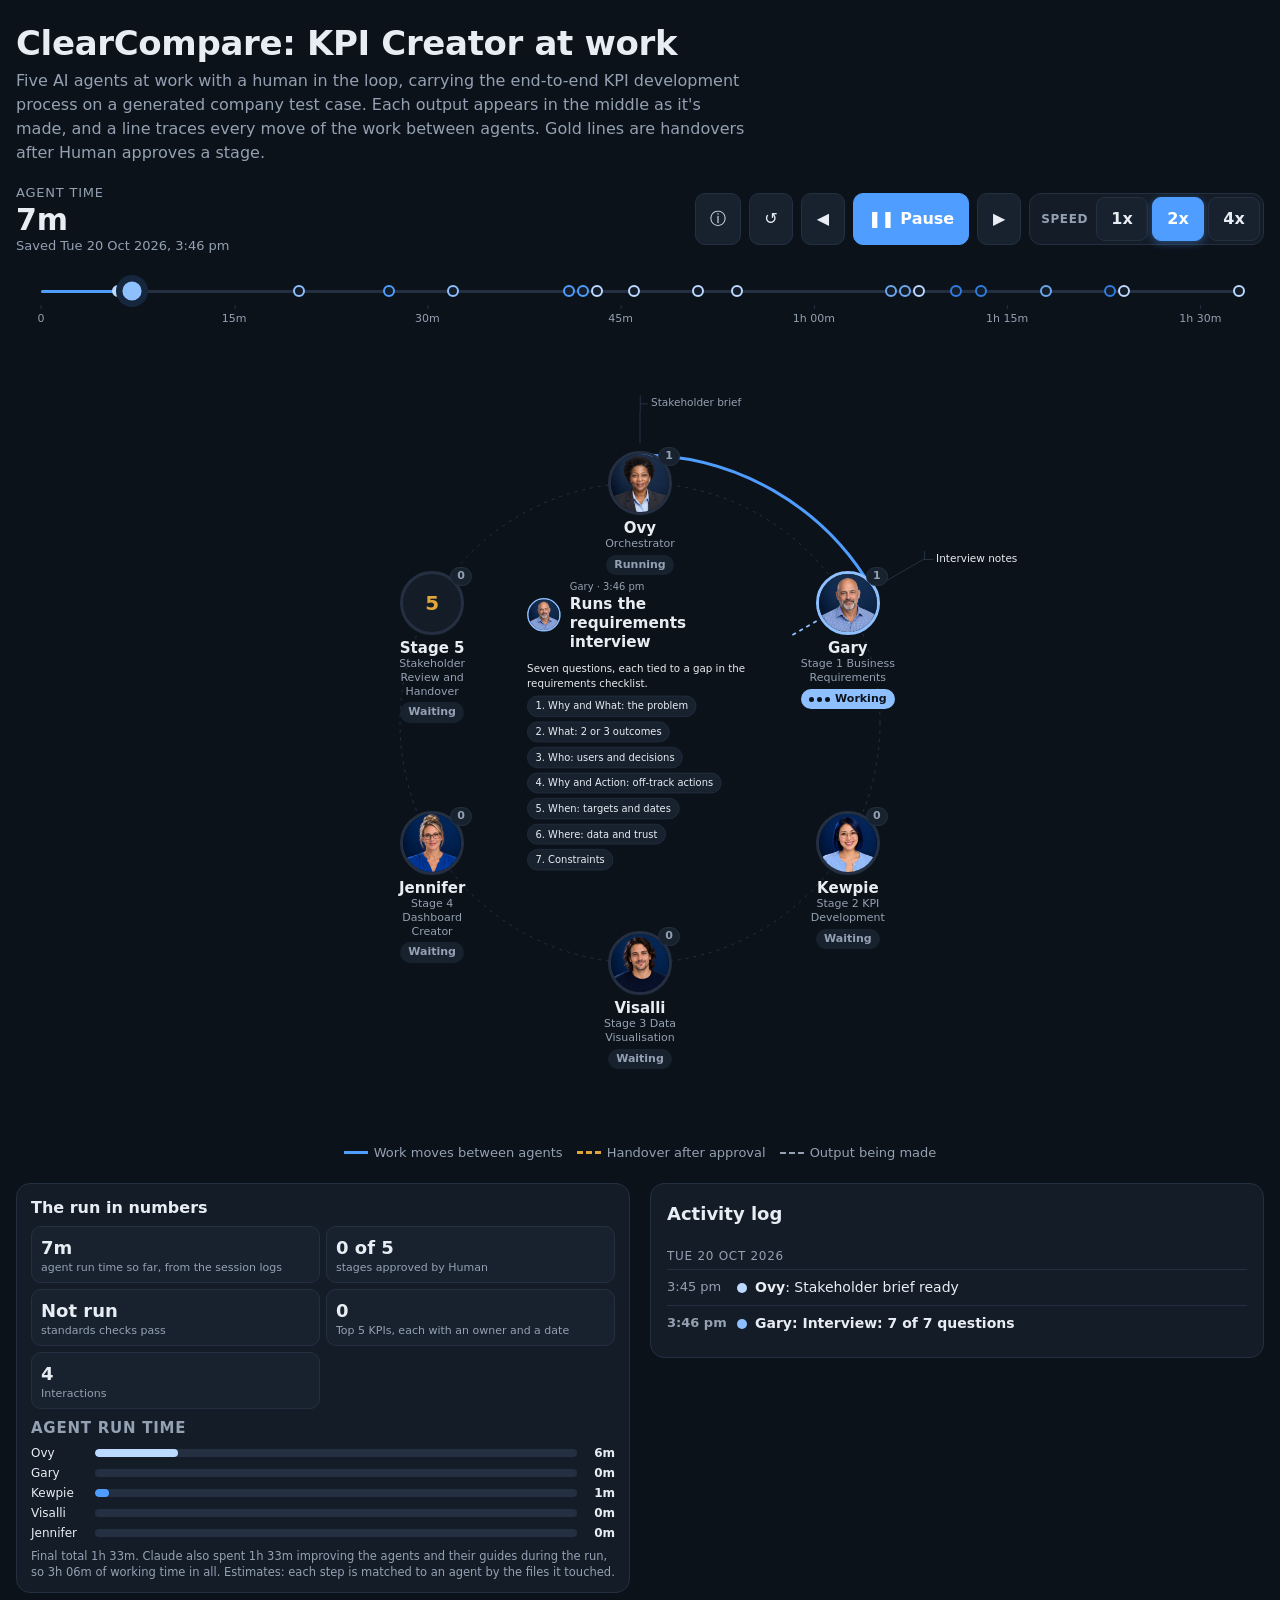
==== simulations/clearcompare.html @ d9baaaa1 "Add KPI Creator section: agent cards, menu link and Agent Simulation project selector Co-Authored-By" ====
<!doctype html>
<html lang="en-AU">
<head>
<meta charset="utf-8">
<meta name="viewport" content="width=device-width, initial-scale=1">
<title>ClearCompare Agent Simulation</title>
<meta name="description" content="A replay of the KPI Creator agents building the ClearCompare dashboard, run from the recorded save and commit times.">
<style>
:root{
  --bg:#0c121a;--card:#141c27;--card2:#18222f;--text:#e8edf3;--muted:#94a1b2;--line:#243042;
  --accent:#4f9dff;--accent-soft:#16263d;--good:#3fbf7f;--warn:#e0a63a;--bad:#e5675a;
  --ovy:#bcd9ff;--gary:#8ec0ff;--kewpie:#4f9dff;--visalli:#6aa8f0;--jennifer:#2f7de0;--adam:#e0a63a;
  --shadow:0 8px 30px rgba(0,0,0,.35);
  color-scheme:dark;
}
@media not all{
  :root:not([data-theme="dark"]){
    --bg:#f5f8fc;--card:#ffffff;--card2:#eef3f9;--text:#121a24;--muted:#556273;--line:#dbe3ee;
    --accent:#1f64c8;--accent-soft:#e3edfb;--good:#1f8a55;--warn:#a86f00;--bad:#c0392b;
    --ovy:#93bdf2;--gary:#6aa3ec;--kewpie:#1f64c8;--visalli:#3b82e6;--jennifer:#0f3f80;--adam:#a86f00;
    --shadow:0 8px 24px rgba(18,26,36,.10);color-scheme:light;
  }
}
:root[data-theme="light"]{
  --bg:#f5f8fc;--card:#ffffff;--card2:#eef3f9;--text:#121a24;--muted:#556273;--line:#dbe3ee;
  --accent:#1f64c8;--accent-soft:#e3edfb;--good:#1f8a55;--warn:#a86f00;--bad:#c0392b;
  --ovy:#93bdf2;--gary:#6aa3ec;--kewpie:#1f64c8;--visalli:#3b82e6;--jennifer:#0f3f80;--adam:#a86f00;
  --shadow:0 8px 24px rgba(18,26,36,.10);color-scheme:light;
}
*{box-sizing:border-box}
html,body{margin:0}
body{background:var(--bg);color:var(--text);font:16px/1.5 system-ui,-apple-system,"Segoe UI",Roboto,sans-serif;-webkit-font-smoothing:antialiased}
.wrap{max-width:1460px;margin:0 auto;padding:24px 16px 48px}
h1{font-size:clamp(24px,4vw,34px);line-height:1.15;margin:0 0 6px;letter-spacing:-.01em}
h2{font-size:18px;margin:0 0 10px}
h3{font-size:15px;margin:14px 0 6px;color:var(--muted);font-weight:600;text-transform:uppercase;letter-spacing:.05em}
p{margin:0 0 10px}
.sub{color:var(--muted);margin:0 0 18px;max-width:72ch}
.card{background:var(--card);border:1px solid var(--line);border-radius:14px;padding:16px}
.muted{color:var(--muted)}
.mono{font-family:ui-monospace,SFMono-Regular,Consolas,monospace;font-size:13px}

/* top bar: clock + controls */
.bar{display:grid;grid-template-columns:auto 1fr auto;gap:16px;align-items:center;margin-bottom:14px}
.clock{display:flex;flex-direction:column;min-width:200px}
.clock .day{font-size:13px;color:var(--muted);text-transform:uppercase;letter-spacing:.06em}
.clock .time{font-size:30px;font-weight:700;font-variant-numeric:tabular-nums;line-height:1.1}
.clock .el{font-size:13px;color:var(--muted)}
.ctrls{display:flex;gap:8px;flex-wrap:wrap;justify-content:flex-end}
button{font:inherit;color:inherit;background:var(--card2);border:1px solid var(--line);border-radius:10px;min-height:44px;min-width:44px;padding:0 14px;cursor:pointer}
button:hover{border-color:var(--accent)}
button:focus-visible{outline:2px solid var(--accent);outline-offset:2px}
button.primary{background:var(--accent);border-color:var(--accent);color:#fff;font-weight:600;min-width:104px}
button[aria-pressed="true"]{background:var(--accent-soft);border-color:var(--accent);color:var(--text)}
.speed{display:flex;align-items:center;gap:4px;padding:3px;border:1px solid var(--line);border-radius:12px;background:var(--card)}
.speed .sl{font-size:12px;font-weight:600;color:var(--muted);padding:0 4px 0 8px;text-transform:uppercase;letter-spacing:.05em}
.speed button{min-width:52px;border:1px solid var(--line);border-radius:9px;background:var(--card2);font-weight:600;transition:background .15s,border-color .15s,transform .1s}
.speed button:hover{background:var(--accent-soft);border-color:var(--accent)}
.speed button:active{transform:scale(.95)}
.speed button[aria-pressed="true"]{background:var(--accent);border-color:var(--accent);color:#fff;box-shadow:0 2px 8px color-mix(in srgb,var(--accent) 40%,transparent)}
.stagebar{grid-column:1/-1}

/* scrubber */
.track{position:relative;height:62px;margin:4px 0 8px}
.track .tline,.track .tfill{position:absolute;left:2%;top:21px;height:3px;border-radius:2px}
.track .tline{right:2%;background:var(--line)}
.track .tfill{width:0;background:var(--accent);transition:width .9s ease}
.track .tick{position:absolute;top:0;width:22px;min-width:0;height:44px;min-height:0;transform:translateX(-50%);padding:0;border:0;background:none;display:flex;align-items:center;justify-content:center;z-index:1}
.track .ax{position:absolute;top:42px;transform:translateX(-50%);font-size:11px;color:var(--muted);white-space:nowrap}
.track .ax::before{content:"";position:absolute;left:50%;top:-6px;height:4px;border-left:1px solid var(--line)}
.track .axt{position:absolute;right:0;top:42px;font-size:11px;color:var(--muted)}
.track .tick i{position:relative;width:12px;height:12px;border-radius:50%;background:var(--card);border:2px solid var(--c,var(--muted));transition:transform .2s}
.track .tick.past i{background:var(--c)}
.track .tick.now i{transform:scale(1.6);box-shadow:0 0 0 4px var(--accent-soft)}
body.playing .track .tick.now i{animation:tickpulse 1.4s ease-in-out infinite}
@keyframes tickpulse{0%,100%{box-shadow:0 0 0 0 color-mix(in srgb,var(--accent) 65%,transparent)}50%{box-shadow:0 0 0 7px color-mix(in srgb,var(--accent) 0%,transparent)}}

/* agents row */
.agents{display:grid;grid-template-columns:repeat(6,1fr);gap:10px;margin-bottom:16px}
.agent{background:var(--card);border:1px solid var(--line);border-radius:14px;padding:12px 10px;text-align:center;position:relative;transition:border-color .3s, box-shadow .3s, transform .3s}
.agent img,.agent .av{width:64px;height:64px;border-radius:50%;object-fit:cover;display:block;margin:0 auto 8px;border:3px solid var(--line);transition:border-color .3s;background:var(--card2)}
.agent .av{display:flex;align-items:center;justify-content:center;font-weight:700;font-size:22px;color:var(--adam)}
.agent .nm{font-weight:700}
.agent .rl{font-size:12px;color:var(--muted);line-height:1.3;min-height:31px}
.agent .st{margin-top:8px;font-size:12px;font-weight:600;display:inline-flex;align-items:center;gap:6px;padding:3px 9px;border-radius:999px;background:var(--card2);color:var(--muted)}
.agent .cnt{position:absolute;top:8px;right:8px;font-size:12px;font-weight:700;background:var(--card2);border:1px solid var(--line);border-radius:999px;min-width:24px;padding:0 6px;color:var(--muted)}
.agent.working{border-color:var(--c);box-shadow:0 0 0 1px var(--c),var(--shadow);transform:translateY(-3px)}
.agent.working img,.agent.working .av{border-color:var(--c)}
.agent.working .st{background:var(--c);color:#0c121a}
.agent.done .st{color:var(--good)}
.agent.done img{border-color:var(--good)}
.tree{list-style:none;margin:10px 0 0;padding:0 0 0 8px;text-align:left;font-size:11px;line-height:1.35;color:var(--muted)}
.tree li{position:relative;padding:2px 0 2px 12px;border-left:1px solid var(--line)}
.tree li:last-child{border-left-color:transparent}
.tree li::before{content:"";position:absolute;left:-1px;top:0;height:10px;width:9px;border-left:1px solid var(--line);border-bottom:1px solid var(--line)}
.tree li.new{color:var(--text);animation:rise .4s ease both}
.dots{display:inline-flex;gap:3px}
.dots b{width:5px;height:5px;border-radius:50%;background:currentColor;animation:blink 1s infinite}
.dots b:nth-child(2){animation-delay:.15s}.dots b:nth-child(3){animation-delay:.3s}
@keyframes blink{0%,80%,100%{opacity:.25}40%{opacity:1}}

/* circle stage */
.stagewrap{display:grid;grid-template-columns:230px minmax(0,1fr) 270px;gap:20px;align-items:center}
.stagewrap .log{max-height:560px}
.stagewrap .nums .stats{grid-template-columns:1fr 1fr}
.ringstage{position:relative;width:100%;max-width:800px;aspect-ratio:1;margin:-16px auto 36px}
.ringbox{position:relative;margin:0 auto}
@media (min-width:701px){.scene{width:800px;height:820px;transform-origin:top left}.ringstage{width:800px;max-width:none;margin:-16px 0 36px}}
@media (min-width:701px){
  .nums{padding:12px 14px}
  .nums h2{font-size:16px;margin-bottom:6px}
  .nums .stats{gap:6px;margin:6px 0}
  .nums .stat{padding:7px 9px}
  .nums .stat b{font-size:18px;white-space:nowrap}
  .nums .stat span{font-size:11px;line-height:1.3;display:block}
  .nums h3{margin:8px 0 4px}
  .nums .rt{margin:2px 0;font-size:12px;grid-template-columns:56px 1fr 30px}
  .nums p{font-size:11.5px!important;line-height:1.4;margin:6px 0 0}
}
.ringstage svg.lines{position:absolute;inset:0;width:100%;height:100%;overflow:visible;z-index:1}
.orbit{fill:none;stroke:var(--line);stroke-width:1;vector-effect:non-scaling-stroke;stroke-dasharray:3 5}
.trail{fill:none;stroke:var(--accent);vector-effect:non-scaling-stroke;opacity:.28}
.trail.hand{stroke:var(--adam);opacity:.55;stroke-dasharray:6 4}
.livepath{fill:none;stroke:var(--accent);stroke-width:3;vector-effect:non-scaling-stroke;stroke-linecap:round}
.livepath.hand{stroke:var(--adam)}
.spoke{stroke:var(--c,var(--accent));stroke-width:2;vector-effect:non-scaling-stroke;stroke-dasharray:4 4;animation:flow .8s linear infinite}
@keyframes flow{to{stroke-dashoffset:-8}}
.node{position:absolute;width:104px;transform:translate(-50%,-32px);text-align:center;z-index:3}
.node .ph{width:64px;height:64px;border-radius:50%;border:3px solid var(--line);margin:0 auto;display:flex;align-items:center;justify-content:center;object-fit:cover;background:var(--card);font-weight:800;font-size:20px;color:var(--adam);transition:border-color .3s,box-shadow .3s}
.node .nm{font-weight:700;font-size:15px;margin-top:4px;line-height:1.2}
.node .rl{font-size:11px;color:var(--muted);line-height:1.25}
.node .st{margin-top:4px;font-size:11px;font-weight:600;display:inline-flex;align-items:center;gap:5px;padding:2px 8px;border-radius:999px;background:var(--card2);color:var(--muted)}
.node .cnt{position:absolute;top:-4px;left:calc(50% + 18px);font-size:11px;font-weight:700;background:var(--card2);border:1px solid var(--line);border-radius:999px;min-width:22px;padding:0 5px;color:var(--muted)}
.node.working .ph{border-color:var(--c);animation:pulse 1.6s ease-in-out infinite}
.node.working .st{background:var(--c);color:#0c121a}
.node.done .ph{border-color:var(--good)}
.node.done .st{color:var(--good)}
@keyframes pulse{0%,100%{box-shadow:0 0 0 0 color-mix(in srgb,var(--c) 45%,transparent)}50%{box-shadow:0 0 0 10px color-mix(in srgb,var(--c) 0%,transparent)}}
.center{position:absolute;left:31%;top:32%;width:38%;height:37%;z-index:2;background:none;border:0;padding:0 4px;overflow:hidden;font-size:13.5px;display:flex;align-items:center;justify-content:center}
.center .fit{width:100%;transform-origin:center center;transition:opacity .3s ease}
.center .fit.fade{opacity:0}
.center .body{animation:fadein .5s ease both}
@keyframes fadein{from{opacity:0;transform:scale(.97)}to{opacity:1;transform:none}}
.center h3{font-size:11px;margin:8px 0 4px}
.center .file,.center .more{display:none}
.center .rw{flex-wrap:nowrap!important;gap:10px!important}
.center .rw svg{width:96px;height:96px;flex:0 0 auto}
.center .rw ul{min-width:0!important}
.center .rw li{font-size:11.5px;padding:4px 0}
.center .gate{margin-top:10px;padding:7px 10px}
.center .list li{padding:4px 0;font-size:12px;line-height:1.3}
.center .own li span:last-child{display:none}
.center .stats{grid-template-columns:repeat(auto-fit,minmax(84px,1fr));gap:6px}
.center .stat{padding:6px 8px}
.center p{margin-bottom:6px}
.center .handnote{margin-top:6px;font-size:12.5px}
.center .ttl{font-size:17px}
.center .list li{font-size:13px}
.center .stat b{font-size:18px}
.center .versions{grid-template-columns:1fr}
.center .actions3{grid-template-columns:1fr}
.otree{position:absolute;list-style:none;margin:0;padding:0;font-size:10.5px;line-height:1.3;color:var(--muted);white-space:nowrap;text-align:left;z-index:3}
.otree:empty{display:none}
.otree a{color:inherit;text-decoration:none}
.otree a:hover,.otree a:focus-visible{color:var(--accent);text-decoration:underline}
.otree li{position:relative;padding:1px 0 1px 11px;border-left:1px solid var(--line)}
.otree li:last-child{border-left-color:transparent}
.otree li::before{content:"";position:absolute;left:-1px;top:0;height:8px;width:8px;border-left:1px solid var(--line);border-bottom:1px solid var(--line)}
.otree li.new{color:var(--text);animation:rise .4s ease both}
.otree.right{transform:translate(0,-8px)}
.otree.left{transform:translate(-100%,-8px);text-align:right}
.otree.left li{padding:1px 11px 1px 0;border-left:0;border-right:1px solid var(--line)}
.otree.left li:last-child{border-right-color:transparent}
.otree.left li::before{left:auto;right:-1px;border-left:0;border-right:1px solid var(--line)}
/* Ovy's tree: outputs alternate right and left of one centre stem, so it stays short */
.otree.top{transform:translate(-50%,-100%);display:grid;grid-template-columns:1fr 1fr;grid-auto-flow:row dense;width:max-content}
.otree.top::after{content:"";position:absolute;left:50%;top:0;bottom:-1px;border-left:1px solid var(--line)}
.otree.top li{grid-column:2;border-left:0;padding:1px 0 1px 11px}
.otree.top li::before{left:0;border-left:0}
.otree.top li:nth-child(even){grid-column:1;text-align:right;padding:1px 11px 1px 0}
.otree.top li:nth-child(even)::before{left:auto;right:0}
.conn{stroke:var(--line);stroke-width:1;vector-effect:non-scaling-stroke}
.packet2{position:absolute;z-index:4;transform:translate(-50%,-50%);pointer-events:none;background:var(--adam);color:#0c121a;font-size:12px;font-weight:700;padding:5px 9px;border-radius:8px;box-shadow:var(--shadow);white-space:nowrap}
.below{display:none}
.legend{display:flex;flex-wrap:wrap;gap:14px;justify-content:center;font-size:13px;color:var(--muted);margin-top:0}
.legend span{display:inline-flex;align-items:center;gap:6px}
.lg{display:inline-block;width:24px;height:0;border-top:3px solid var(--accent)}
.lg.hand{border-top:3px dashed var(--adam)}
.lg.spoke{border-top:2px dashed var(--muted)}
@media (max-width:1379px){.stagewrap{grid-template-columns:1fr 1fr;align-items:start}.circlecol{grid-column:1/-1;order:-1}.stagewrap .log{max-height:520px}}
@media (max-width:700px){.stagewrap{grid-template-columns:1fr}.stagewrap .log{max-height:320px}}
@media (max-width:700px){
  .ringstage{margin:8px auto 28px}
  .node{width:72px;transform:translate(-50%,-22px)}
  .node .ph{width:44px;height:44px;border-width:2px;font-size:16px}
  .node .nm{font-size:11px}
  .node .rl{display:none}
  .node .st{font-size:9px;padding:1px 5px;margin-top:2px}
  .node .st .lbl{display:none}
  .node .cnt,.otree,.conn{display:none}
  .center{left:26%;top:34%;width:48%;height:33%;padding:10px;border-radius:16px;display:flex;align-items:center;justify-content:center;text-align:center}
  .center .hd{flex-direction:column;gap:6px;margin:0}
  .center .ttl{font-size:12px;line-height:1.25}
  .center .who{font-size:11px}
  .center .hd img{width:32px;height:32px}
  .below{display:block;margin-bottom:12px}
  .legend{margin:0 0 12px;gap:8px 12px}
  .packet2{font-size:10px;padding:3px 6px}
}

/* main grid */
.ringstage .center{position:absolute;min-height:0;overflow:hidden}
.below .hd{display:none}
.main{display:grid;grid-template-columns:minmax(0,1.6fr) minmax(0,1fr);gap:16px;align-items:start}
.out{min-height:420px;position:relative;overflow:hidden}
.out .hd{display:flex;gap:12px;align-items:center;margin-bottom:12px}
.out .hd img{width:44px;height:44px;border-radius:50%;object-fit:cover;border:2px solid var(--c)}
.out .who{font-size:13px;color:var(--muted)}
.out .ttl{font-size:20px;font-weight:700;line-height:1.25}
.file{display:inline-flex;align-items:center;gap:6px;background:var(--card2);border:1px solid var(--line);border-radius:8px;padding:4px 8px;margin:0 6px 6px 0;font-size:13px;max-width:100%;overflow-wrap:anywhere}
.file::before{content:"";width:10px;height:12px;border:1.5px solid var(--muted);border-radius:2px;flex:0 0 auto}
.body{animation:rise .45s ease both}
@keyframes rise{from{opacity:0;transform:translateY(8px)}to{opacity:1;transform:none}}
.quote{border-left:3px solid var(--accent);padding:6px 12px;background:var(--accent-soft);border-radius:0 8px 8px 0;margin:8px 0 12px}
.chips{display:flex;flex-wrap:wrap;gap:6px;margin:6px 0}
.chip{font-size:13px;border:1px solid var(--line);background:var(--card2);border-radius:999px;padding:3px 10px}
.list{margin:6px 0 0;padding:0;list-style:none}
.list li{display:flex;gap:10px;justify-content:space-between;padding:8px 0;border-top:1px solid var(--line);font-size:14px}
.list li:first-child{border-top:0}
.list li span:last-child{color:var(--muted);text-align:right;flex:0 0 auto;max-width:48%}
.list.reveal li{animation:rise .4s ease both}
.stats{display:grid;grid-template-columns:repeat(auto-fit,minmax(110px,1fr));gap:8px;margin:8px 0}
.stat{background:var(--card2);border:1px solid var(--line);border-radius:10px;padding:10px}
.stat b{display:block;font-size:22px;font-variant-numeric:tabular-nums}
.stat span{font-size:12px;color:var(--muted)}
.gate{display:flex;align-items:center;gap:10px;margin-top:14px;padding:10px 12px;border-radius:10px;border:1px solid var(--adam);background:color-mix(in srgb,var(--adam) 12%,transparent);font-weight:600;animation:rise .4s ease .6s both}
.gate .av{width:32px;height:32px;border-radius:50%;background:var(--adam);color:#0c121a;display:flex;align-items:center;justify-content:center;font-weight:800;flex:0 0 auto}
.handnote{margin-top:10px;font-size:14px;color:var(--muted);animation:rise .4s ease 1s both}
.handnote b{color:var(--text)}
svg text{fill:var(--muted);font-size:11px}
svg .tx{fill:var(--text)}
.versions{display:grid;grid-template-columns:repeat(3,1fr);gap:8px;margin:8px 0}
.ver{border:1px solid var(--line);border-radius:10px;padding:10px;background:var(--card2);font-size:13px}
.ver.pick{border-color:var(--accent);box-shadow:0 0 0 1px var(--accent)}
.ver b{display:block;font-size:14px;margin-bottom:2px}
.actions3{display:grid;grid-template-columns:repeat(3,1fr);gap:8px;margin-top:8px}
.act{border:1px solid var(--line);border-radius:10px;padding:10px;background:var(--card2);font-size:13px;animation:rise .4s ease both}
.act b{display:block;font-size:13px;color:var(--accent)}
.meter{height:10px;border-radius:999px;background:var(--card2);border:1px solid var(--line);overflow:hidden;margin:6px 0 4px}
.meter i{display:block;height:100%;width:0;background:var(--good);transition:width 1.2s ease}

/* log */
.log{max-height:560px;overflow:auto}
.log ol{list-style:none;margin:0;padding:0}
.log li{display:grid;grid-template-columns:62px 10px 1fr;gap:8px;align-items:start;padding:7px 0;border-top:1px solid var(--line);font-size:14px;animation:rise .35s ease both}
.log li:first-child{border-top:0}
.log li .t{font-variant-numeric:tabular-nums;color:var(--muted);font-size:13px}
.log li .d{width:10px;height:10px;border-radius:50%;background:var(--c);margin-top:6px}
.log li.now{font-weight:600}
.log li.gateRow .x{color:var(--adam)}
.log .dayhd{display:block;font-size:12px;text-transform:uppercase;letter-spacing:.06em;color:var(--muted);padding:10px 0 4px;border-top:0}

/* final */
.final{position:fixed;inset:0;z-index:100;display:none;align-items:center;justify-content:center;padding:24px;background:rgba(5,8,12,.72)}
.final.show{display:flex;animation:rise .3s ease both}
.final .finalgrid{width:min(1100px,100%,calc((100vh - 170px)*1.6))}
.final.method .finalgrid{width:min(760px,100%)}
.final .card{position:relative;max-height:calc(100vh - 48px);overflow:auto}
.mclose{position:absolute;top:10px;right:10px}
.viewdash{margin-top:12px}
.frame{position:relative;width:100%;aspect-ratio:16/10;border:1px solid var(--line);border-radius:12px;overflow:hidden;background:var(--bg)}
.frame iframe{position:absolute;top:0;left:0;width:1280px;height:800px;border:0;transform-origin:0 0}
.finalgrid{display:grid;grid-template-columns:minmax(0,1.6fr) minmax(0,1fr);gap:16px;align-items:start}
a{color:var(--accent)}
a.btn{display:inline-flex;align-items:center;min-height:44px;padding:0 16px;border-radius:10px;background:var(--accent);color:#fff;text-decoration:none;font-weight:600;margin-top:8px}

/* handover packet */
.packet{position:fixed;left:0;top:0;z-index:50;pointer-events:none;background:var(--accent);color:#fff;font-size:12px;font-weight:700;padding:6px 10px;border-radius:8px;box-shadow:var(--shadow);white-space:nowrap}

.side{display:grid;gap:16px;align-content:start;min-width:0}
.side .log{max-height:340px}
.finalgrid{grid-template-columns:1fr!important}
.nums .stats{grid-template-columns:repeat(auto-fit,minmax(120px,1fr))}
.rt i::after{transition:width .8s ease}
body.ended .dots b,body.ended .node .ph,body.ended .spoke{animation:none!important}
.rt{display:grid;grid-template-columns:64px 1fr 36px;gap:8px;align-items:center;font-size:13px;margin:4px 0}
.rt i{display:block;height:8px;border-radius:4px;background:var(--line);position:relative;overflow:hidden}
.rt i::after{content:"";position:absolute;inset:0;width:var(--w);background:var(--c);border-radius:4px}
.rt b{text-align:right;font-variant-numeric:tabular-nums}
.method{font-size:14px;color:var(--muted)}
.method summary{cursor:pointer;min-height:44px;display:flex;align-items:center;color:var(--text);font-weight:600}
.method table{width:100%;border-collapse:collapse;font-size:13px}
.method td,.method th{border-top:1px solid var(--line);padding:6px 4px;text-align:left;vertical-align:top}
.method th{color:var(--text)}

@media (max-width:900px){
  .main,.finalgrid{grid-template-columns:1fr}
  .log{max-height:320px}
  .agents{grid-template-columns:repeat(3,1fr)}
}
@media (max-width:600px){
  .bar{grid-template-columns:1fr}
  .ctrls{justify-content:flex-start}
  .agents{grid-template-columns:repeat(6,1fr);gap:4px}
  .agent{padding:8px 2px;border-radius:10px}
  .agent img,.agent .av{width:40px;height:40px;margin-bottom:4px;border-width:2px}
  .agent .av{font-size:15px}
  .agent .nm{font-size:12px}
  .agent .rl,.agent .cnt,.agent .tree{display:none}
  .agent .st{font-size:10px;padding:2px 5px;margin-top:4px}
  .agent .st .lbl{display:none}
  .versions,.actions3{grid-template-columns:1fr}
  .method table{display:block}
  .method tr{display:block;border-top:1px solid var(--line);padding:6px 0}
  .method th{display:none}
  .method td{display:block;border:0;padding:1px 0}
}
@media (prefers-reduced-motion:reduce){
  *,*::before,*::after{animation:none!important;transition:none!important}
}
</style>
</head>
<body>
<div class="wrap">
  <h1>ClearCompare: KPI Creator at work</h1>
  <p class="sub">Five AI agents at work with a human in the loop, carrying the end-to-end KPI development process on a generated company test case. Each output appears in the middle as it's made, and a line traces every move of the work between agents. Gold lines are handovers after Human approves a stage.</p>

  <div class="bar">
    <div class="clock" aria-live="off">
      <span class="day">Agent time</span>
      <span class="time" id="time">0m</span>
      <span class="el" id="el">Saved Tue 20 Oct 2026, 3:45 pm</span>
    </div>
    <div></div>
    <div class="ctrls">
      <button data-open="method" aria-label="Where the times come from" title="Where the times come from">&#9432;</button>
      <button id="restart" aria-label="Restart">&#8634;</button>
      <button id="prev" aria-label="Back one step" title="Back one step">&#9664;</button>
      <button id="play" class="primary">&#9654; Play</button>
      <button id="next" aria-label="Forward one step" title="Forward one step">&#9654;</button>
      <div class="speed" role="group" aria-label="Playback speed"><span class="sl" aria-hidden="true">Speed</span>
        <button data-s="1" aria-pressed="false">1x</button>
        <button data-s="2" aria-pressed="true">2x</button>
        <button data-s="4" aria-pressed="false">4x</button>
      </div>
    </div>
  </div>

  <div class="track" id="track" aria-label="Timeline steps"></div>

  <div class="stagewrap">
    <section class="card nums" aria-label="The run in numbers">
      <h2>The run in numbers</h2>
      <div class="stats">
        <div class="stat"><b id="n-rt">0m</b><span>agent run time so far, from the session logs</span></div>
        <div class="stat"><b id="n-st">0 of 5</b><span>stages approved by Human</span></div>
        <div class="stat"><b id="n-ck">Not run</b><span>standards checks pass</span></div>
        <div class="stat"><b id="n-kp">0</b><span>Top 5 KPIs, each with an owner and a date</span></div>
        <div class="stat"><b id="n-ix">0</b><span>Interactions</span></div>
      </div>
      <h3>Agent run time</h3>
      <div id="rtbars"><div class="rt"><span>Ovy</span><i id="rb-ovy" style="--w:0%;--c:var(--ovy)"></i><b id="rv-ovy">0m</b></div><div class="rt"><span>Gary</span><i id="rb-gary" style="--w:0%;--c:var(--gary)"></i><b id="rv-gary">0m</b></div><div class="rt"><span>Kewpie</span><i id="rb-kewpie" style="--w:0%;--c:var(--kewpie)"></i><b id="rv-kewpie">0m</b></div><div class="rt"><span>Visalli</span><i id="rb-visalli" style="--w:0%;--c:var(--visalli)"></i><b id="rv-visalli">0m</b></div><div class="rt"><span>Jennifer</span><i id="rb-jennifer" style="--w:0%;--c:var(--jennifer)"></i><b id="rv-jennifer">0m</b></div></div>
      <p class="muted" style="font-size:13px;margin-top:6px">Final total 1h 33m. Claude also spent 1h 33m improving the agents and their guides during the run, so 3h 06m of working time in all. Estimates: each step is matched to an agent by the files it touched.</p>
      <p class="muted" id="n-next" style="font-size:14px;display:none">Next: Stage 5, Stakeholder Review and Handover. The CCO walk-through, sign-off and go-live. Not built yet.</p>
    </section>
    <div class="circlecol">
      <div class="ringbox" id="ringbox"><div class="scene" id="scene">
      <div class="ringstage" id="ring">
        <svg class="lines" viewBox="0 0 100 100" aria-hidden="true">
          <circle cx="50" cy="50" r="30" class="orbit"/>
          <g id="conns"></g><g id="trails"></g><g id="live"></g>
        </svg>
        <section class="center out" id="out" aria-live="polite"></section>
      </div>
      </div></div>
      <section class="card below" id="below" aria-live="polite"></section>
      <div class="legend" id="legend"><span><i class="lg mv"></i>Work moves between agents</span><span><i class="lg hand"></i>Handover after approval</span><span><i class="lg spoke"></i>Output being made</span></div>
    </div>
    <section class="card log">
      <h2>Activity log</h2>
      <ol id="log"></ol>
    </section>
  </div>

  <section class="final" id="final" role="dialog" aria-modal="true" aria-label="Final dashboard">
    <div class="finalgrid">
      <div class="card">
        <button class="mclose" data-close aria-label="Close">&#10005;</button>
        <h2>The final product: Stage 4 dashboard</h2>
        <div class="frame" id="frame">
          <iframe title="ClearCompare final dashboard" loading="lazy" tabindex="-1"
            src="https://adamaziz1979.github.io/kpi-creator/clearcompare/stage-4/16-dashboard.html"></iframe>
        </div>
        <a class="btn" href="2026.10.21 - ClearCompare - 04 Dashboard.html" target="_blank" rel="noopener">Open the dashboard</a>
      </div>
    </div>
  </section>

  <section class="final method" id="method" role="dialog" aria-modal="true" aria-label="Where the times come from">
    <div class="finalgrid"><div class="card">
    <button class="mclose" data-close aria-label="Close">&#10005;</button>
    <h2>Where the times come from</h2>
    <p>Times are the recorded save time of each output file in the ClearCompare folder, the approval snapshots in <span class="mono">History/</span>, and the git commit times. A file that was saved again later shows its last save, so a few first drafts started earlier than shown.</p>
    <table>
      <thead><tr><th>Source</th><th>Used for</th></tr></thead>
      <tbody>
        <tr><td>File save times</td><td>Each output&#x27;s save time in the project folder (or its first git commit, where that is earlier)</td></tr>
        <tr><td>History snapshots</td><td>Stage approvals: the moment the approved version was saved</td></tr>
        <tr><td>Session logs</td><td>Agent run time: only the time Claude was working inside a reply, with any single wait over 5 minutes cut to 5. Reading and review time between replies is left out. Each step goes to the agent whose files it touched; agent instructions, guides and personas count as improving the agents</td></tr>
        <tr><td>Timeline</td><td>Steps are spaced by agent run time, not clock time, so long breaks and review time take no space. Each step also shows when its output was saved</td></tr>
        <tr><td>Interactions</td><td>Each message Human typed to the agents in the sessions for this project, counted up to each step. Commands like /wrap and system notes are left out</td></tr>
      </tbody>
    </table>
    </div></div>
  </section>
</div>

<script>
(function(){
const AGENTS=[
  {id:'ovy',name:'Ovy',role:'Orchestrator',img:'[data-uri]'},
  {id:'gary',name:'Gary',role:'Stage 1 Business Requirements',img:'[data-uri]',stage:1},
  {id:'kewpie',name:'Kewpie',role:'Stage 2 KPI Development',img:'[data-uri]',stage:2},
  {id:'visalli',name:'Visalli',role:'Stage 3 Data Visualisation',img:'[data-uri]',stage:3},
  {id:'jennifer',name:'Jennifer',role:'Stage 4 Dashboard Creator',img:'[data-uri]',stage:4},
  {id:'adam',name:'Stage 5',role:'Stakeholder Review and Handover',img:null,stage:5}
];
const A=Object.fromEntries(AGENTS.map(a=>[a.id,a]));
const cssv=n=>getComputedStyle(document.documentElement).getPropertyValue('--'+n).trim();

/* ---------- the project's steps (filled in by build_simulation.py) ---------- */
const DATA={"events": [{"t": "2026-10-20T15:45:00+11:00", "a": "ovy", "title": "Sets up the stakeholder", "log": "Stakeholder brief ready", "o": "Stakeholder brief", "f": "https://adamaziz1979.github.io/kpi-creator/clearcompare/stage-1/00-stakeholder-brief.html", "gate": null, "hand": null, "final": false, "body": "<span class=\"file\">stakeholder-file.md<\/span>\n   <p>Ovy introduces Priya, Chief Commercial Officer at ClearCompare, so Gary has someone to interview in test mode.<\/p>\n   <div class=\"quote\">\"Revenue per lead dropped 9% last quarter. Marketing blames sales, sales blames lead quality, and finance says it's clawbacks.\"<\/div>"}, {"t": "2026-10-20T15:46:00+11:00", "a": "gary", "title": "Runs the requirements interview", "log": "Interview: 7 of 7 questions", "o": "Interview notes", "f": "https://adamaziz1979.github.io/kpi-creator/clearcompare/stage-1/01-interview-notes.html", "gate": null, "hand": null, "final": false, "body": "<span class=\"file\">01 Interview Notes.md<\/span>\n   <p>Seven questions, each tied to a gap in the requirements checklist.<\/p>\n   <div class=\"chips\"><span class=\"chip\" style=\"animation:rise .3s ease 0s both\">1. Why and What: the problem<\/span><span class=\"chip\" style=\"animation:rise .3s ease 0.15s both\">2. What: 2 or 3 outcomes<\/span><span class=\"chip\" style=\"animation:rise .3s ease 0.3s both\">3. Who: users and decisions<\/span><span class=\"chip\" style=\"animation:rise .3s ease 0.44999999999999996s both\">4. Why and Action: off-track actions<\/span><span class=\"chip\" style=\"animation:rise .3s ease 0.6s both\">5. When: targets and dates<\/span><span class=\"chip\" style=\"animation:rise .3s ease 0.75s both\">6. Where: data and trust<\/span><span class=\"chip\" style=\"animation:rise .3s ease 0.8999999999999999s both\">7. Constraints<\/span><\/div>\n   <div class=\"stats more\"><div class=\"stat\"><b>7 of 7<\/b><span>questions used<\/span><\/div><div class=\"stat\"><b>2<\/b><span>audiences: exec team weekly, vertical heads daily<\/span><\/div><div class=\"stat\"><b>5<\/b><span>data sources named<\/span><\/div><\/div>"}, {"t": "2026-10-20T21:02:00+11:00", "a": "gary", "title": "Writes the Business Requirements and Top 5 KPIs", "log": "Business Requirements and Project Plan", "o": "Business Requirements", "f": "https://adamaziz1979.github.io/kpi-creator/clearcompare/stage-1/03-business-requirements.html", "gate": 1, "hand": ["gary", "kewpie", "Business Requirements + spec"], "final": false, "body": "<span class=\"file\">01 Business Requirements.md<\/span><span class=\"file\">01 Project Plan.md<\/span><span class=\"file\">Stage 1 Review.html<\/span><span class=\"file\">spec.json<\/span>\n   <h3 class=\"more\">Problem statement<\/h3>\n   <div class=\"quote more\">Net revenue per lead fell about 9% last quarter, and nobody can say whether the mix of leads, sales conversion or cancelled policies caused it.<\/div>\n   <h3>Top 5 Must Have KPIs<\/h3>\n   <ul class=\"list reveal own\"><li style=\"animation-delay:0s\"><span>Net revenue per lead, after clawbacks<\/span><span>Chief Commercial Officer<\/span><\/li><li style=\"animation-delay:0.12s\"><span>Lead-to-sale conversion by vertical (health back to 11%)<\/span><span>Vertical heads<\/span><\/li><li style=\"animation-delay:0.24s\"><span>Marketing cost for each net sale, by channel<\/span><span>Head of Marketing<\/span><\/li><li style=\"animation-delay:0.36s\"><span>Minutes from lead to first call<\/span><span>Head of Sales Operations<\/span><\/li><li style=\"animation-delay:0.48s\"><span>Health and life sales clawed back within 90 days<\/span><span>Vertical heads<\/span><\/li><\/ul>"}, {"t": "2026-10-20T22:03:00+11:00", "a": "kewpie", "title": "Loads the data to test against", "log": "Sample data: 5 tables, 24 months", "o": "Sample data", "f": "https://adamaziz1979.github.io/kpi-creator/clearcompare/stage-2/07-dataset-description.html", "gate": null, "hand": null, "final": false, "body": "<span class=\"file\">leads.csv<\/span><span class=\"file\">contacts.csv<\/span><span class=\"file\">sales.csv<\/span><span class=\"file\">marketing_spend.csv<\/span><span class=\"file\">complaints.csv<\/span>\n   <p>Synthetic data built from the requirements, Oct-24 to Sep-26, with the known quality problems kept in.<\/p>\n   <div class=\"stats\"><div class=\"stat\"><b data-n=\"58509\">0<\/b><span>leads<\/span><\/div><div class=\"stat\"><b data-n=\"58509\">0<\/b><span>first contacts<\/span><\/div><div class=\"stat\"><b data-n=\"7647\">0<\/b><span>sales<\/span><\/div><div class=\"stat\"><b data-n=\"13115\">0<\/b><span>spend rows<\/span><\/div><div class=\"stat\"><b data-n=\"32\">0<\/b><span>complaints<\/span><\/div><\/div>"}, {"t": "2026-10-20T23:18:00+11:00", "a": "gary", "title": "Adds the meeting script and chat view", "log": "Meeting script (now a Stage 1 output)", "o": "Meeting script", "f": "https://adamaziz1979.github.io/kpi-creator/clearcompare/stage-1/02-meeting-chat.html", "gate": null, "hand": null, "final": false, "body": "<span class=\"file\">01 Meeting Script.md<\/span><span class=\"file\">01 Meeting Script.html<\/span>\n   <p>A 30-minute script for running the real interview, in 10 parts. Process v1.6 makes it a Stage 1 output.<\/p>\n   <div style=\"display:flex;height:28px;border-radius:8px;overflow:hidden;border:1px solid var(--line)\"><div title=\"Open 2 min\" style=\"flex:2;background:var(--ovy);opacity:.85;border-right:1px solid var(--bg);font-size:10px;color:#0c121a;display:flex;align-items:center;justify-content:center;overflow:hidden;white-space:nowrap;animation:rise .3s ease 0s both\"><\/div><div title=\"Problem 4 min\" style=\"flex:4;background:var(--gary);opacity:.85;border-right:1px solid var(--bg);font-size:10px;color:#0c121a;display:flex;align-items:center;justify-content:center;overflow:hidden;white-space:nowrap;animation:rise .3s ease 0.1s both\">Problem<\/div><div title=\"Outcomes 4 min\" style=\"flex:4;background:var(--kewpie);opacity:.85;border-right:1px solid var(--bg);font-size:10px;color:#0c121a;display:flex;align-items:center;justify-content:center;overflow:hidden;white-space:nowrap;animation:rise .3s ease 0.2s both\">Outcomes<\/div><div title=\"Audience 3 min\" style=\"flex:3;background:var(--visalli);opacity:.85;border-right:1px solid var(--bg);font-size:10px;color:#0c121a;display:flex;align-items:center;justify-content:center;overflow:hidden;white-space:nowrap;animation:rise .3s ease 0.30000000000000004s both\">Audience<\/div><div title=\"Know and do 5 min\" style=\"flex:5;background:var(--jennifer);opacity:.85;border-right:1px solid var(--bg);font-size:10px;color:#0c121a;display:flex;align-items:center;justify-content:center;overflow:hidden;white-space:nowrap;animation:rise .3s ease 0.4s both\">Know and do<\/div><div title=\"Targets 2 min\" style=\"flex:2;background:var(--ovy);opacity:.85;border-right:1px solid var(--bg);font-size:10px;color:#0c121a;display:flex;align-items:center;justify-content:center;overflow:hidden;white-space:nowrap;animation:rise .3s ease 0.5s both\"><\/div><div title=\"Data 4 min\" style=\"flex:4;background:var(--gary);opacity:.85;border-right:1px solid var(--bg);font-size:10px;color:#0c121a;display:flex;align-items:center;justify-content:center;overflow:hidden;white-space:nowrap;animation:rise .3s ease 0.6000000000000001s both\">Data<\/div><div title=\"Rules 2 min\" style=\"flex:2;background:var(--kewpie);opacity:.85;border-right:1px solid var(--bg);font-size:10px;color:#0c121a;display:flex;align-items:center;justify-content:center;overflow:hidden;white-space:nowrap;animation:rise .3s ease 0.7000000000000001s both\"><\/div><div title=\"Playback 3 min\" style=\"flex:3;background:var(--visalli);opacity:.85;border-right:1px solid var(--bg);font-size:10px;color:#0c121a;display:flex;align-items:center;justify-content:center;overflow:hidden;white-space:nowrap;animation:rise .3s ease 0.8s both\">Playback<\/div><div title=\" 1 min\" style=\"flex:1;background:var(--jennifer);opacity:.85;border-right:1px solid var(--bg);font-size:10px;color:#0c121a;display:flex;align-items:center;justify-content:center;overflow:hidden;white-space:nowrap;animation:rise .3s ease 0.9s both\"><\/div><\/div>\n   <p class=\"muted\" style=\"font-size:13px;margin-top:6px\">0 to 30 minutes, from opening to close<\/p>"}, {"t": "2026-10-21T00:04:00+11:00", "a": "kewpie", "title": "Runs every calculation on the data", "log": "Baselines, targets and pace needed", "o": "Calculations", "f": "https://adamaziz1979.github.io/kpi-creator/clearcompare/stage-2/08-calculation-script.html", "gate": null, "hand": null, "final": false, "body": "<span class=\"file\">kewpie_calculations.py<\/span><span class=\"file\">kpi_results.json<\/span>\n   <p>Each Top 5 KPI becomes a working calculation with a baseline, target and the pace needed to hit it.<\/p>\n   <ul class=\"list reveal\"><li style=\"animation-delay:0s\"><span>Net revenue per lead<\/span><span>$52.42 → $57.41 by 30-Jun-27<\/span><\/li><li style=\"animation-delay:0.12s\"><span>Health conversion<\/span><span>9.5% → 11% by 30-Jun-27<\/span><\/li><li style=\"animation-delay:0.24s\"><span>Paid search cost per acquisition<\/span><span>$93.04, target $106.70<\/span><\/li><li style=\"animation-delay:0.36s\"><span>Minutes to first call (median)<\/span><span>11 → 10 by 31-Mar-27<\/span><\/li><li style=\"animation-delay:0.48s\"><span>90-day clawback rate<\/span><span>7.86% → 7.84% by 30-Jun-27<\/span><\/li><\/ul>\n   <p class=\"muted more\" style=\"font-size:13px;margin-top:8px\">Data checks: 6.1% of sales can't be matched to a lead · Manila outcomes blank before Mar-25<\/p>"}, {"t": "2026-10-21T00:05:00+11:00", "a": "kewpie", "title": "Explains the 9% fall and raises challenge notes", "log": "KPI Calculation Pack and revenue bridge", "o": "Calculation Pack", "f": "https://adamaziz1979.github.io/kpi-creator/clearcompare/stage-2/09-kpi-calculation-pack.html", "gate": null, "hand": null, "final": false, "body": "<span class=\"file\">02 KPI Calculation Pack.md<\/span><span class=\"file\">Stage 2 Review.html<\/span>\n   <h3>Revenue bridge, last quarter to this quarter<\/h3><svg viewBox=\"0 0 520 210\" width=\"100%\" role=\"img\" aria-label=\"Revenue bridge from $429,119 last quarter to $402,866 this quarter\"><rect x=\"26.285714285714285\" y=\"53.67116923076923\" width=\"56\" height=\"110.32883076923076\" rx=\"3\" fill=\"var(--accent)\" style=\"animation:rise .4s ease 0s both\"/>\n        <text x=\"54.285714285714285\" y=\"48.67116923076923\" text-anchor=\"middle\" class=\"tx\">$429,119<\/text>\n        <text x=\"54.285714285714285\" y=\"180\" text-anchor=\"middle\">Last<\/text>\n        <text x=\"54.285714285714285\" y=\"193\" text-anchor=\"middle\">quarter<\/text><rect x=\"108.57142857142856\" y=\"26.330984615384615\" width=\"56\" height=\"27.340184615384615\" rx=\"3\" fill=\"var(--good)\" style=\"animation:rise .4s ease 0.18s both\"/>\n        <text x=\"136.57142857142856\" y=\"21.330984615384615\" text-anchor=\"middle\" class=\"tx\">+$12,172<\/text>\n        <text x=\"136.57142857142856\" y=\"180\" text-anchor=\"middle\">More<\/text>\n        <text x=\"136.57142857142856\" y=\"193\" text-anchor=\"middle\">leads<\/text><rect x=\"190.85714285714283\" y=\"26.330984615384615\" width=\"56\" height=\"66.61643076923076\" rx=\"3\" fill=\"var(--bad)\" style=\"animation:rise .4s ease 0.36s both\"/>\n        <text x=\"218.85714285714283\" y=\"21.330984615384615\" text-anchor=\"middle\" class=\"tx\">−$29,658<\/text>\n        <text x=\"218.85714285714283\" y=\"180\" text-anchor=\"middle\">Lead<\/text>\n        <text x=\"218.85714285714283\" y=\"193\" text-anchor=\"middle\">mix<\/text><rect x=\"273.1428571428571\" y=\"92.94741538461538\" width=\"56\" height=\"27.371630769230777\" rx=\"3\" fill=\"var(--bad)\" style=\"animation:rise .4s ease 0.54s both\"/>\n        <text x=\"301.1428571428571\" y=\"87.94741538461538\" text-anchor=\"middle\" class=\"tx\">−$12,186<\/text>\n        <text x=\"301.1428571428571\" y=\"180\" text-anchor=\"middle\">Conversion<\/text>\n        <text x=\"301.1428571428571\" y=\"193\" text-anchor=\"middle\"><\/text><rect x=\"355.4285714285714\" y=\"112.63944615384615\" width=\"56\" height=\"7.679600000000008\" rx=\"3\" fill=\"var(--good)\" style=\"animation:rise .4s ease 0.72s both\"/>\n        <text x=\"383.4285714285714\" y=\"107.63944615384615\" text-anchor=\"middle\" class=\"tx\">+$3,419<\/text>\n        <text x=\"383.4285714285714\" y=\"180\" text-anchor=\"middle\">Revenue<\/text>\n        <text x=\"383.4285714285714\" y=\"193\" text-anchor=\"middle\">per sale<\/text><rect x=\"437.71428571428567\" y=\"112.63944615384615\" width=\"56\" height=\"51.36055384615385\" rx=\"3\" fill=\"var(--accent)\" style=\"animation:rise .4s ease 0.8999999999999999s both\"/>\n        <text x=\"465.71428571428567\" y=\"107.63944615384615\" text-anchor=\"middle\" class=\"tx\">$402,866<\/text>\n        <text x=\"465.71428571428567\" y=\"180\" text-anchor=\"middle\">This<\/text>\n        <text x=\"465.71428571428567\" y=\"193\" text-anchor=\"middle\">quarter<\/text>\n   <text x=\"4\" y=\"206\">Axis starts at $380k so the changes are visible<\/text><\/svg>\n   <h3 class=\"more\">Challenge notes (6)<\/h3>\n   <ul class=\"list reveal more\"><li style=\"animation-delay:0s\"><span>Conversion was understated<\/span><span>corrected<\/span><\/li><li style=\"animation-delay:0.12s\"><span>This quarter's clawbacks haven't landed yet<\/span><span>accepted<\/span><\/li><li style=\"animation-delay:0.24s\"><span>The lead-mix target is a big reversal<\/span><span>accepted<\/span><\/li><li style=\"animation-delay:0.36s\"><span>Cost per acquisition looks better than it is<\/span><span>accepted<\/span><\/li><li style=\"animation-delay:0.48s\"><span>Complaint numbers too small for a monthly rate<\/span><span>accepted<\/span><\/li><li style=\"animation-delay:0.6s\"><span>The 9% headline<\/span><span>noted<\/span><\/li><\/ul>"}, {"t": "2026-10-21T07:42:00+11:00", "a": "ovy", "title": "Keeps the requirements in step", "log": "Business Requirements v1.1 with data mapping", "o": "Requirements v1.1", "f": "https://adamaziz1979.github.io/kpi-creator/clearcompare/stage-2/10-business-requirements-with-data-mapping.html", "gate": null, "hand": null, "final": false, "body": "<span class=\"file\">01 Business Requirements with Data Mapping.md<\/span><span class=\"file\">spec.json<\/span>\n   <p>Kewpie's tested data mapping and the accepted challenge notes go back into the Business Requirements, so every stage works from one version.<\/p>\n   <div class=\"stats\"><div class=\"stat\"><b>v1.1<\/b><span>Business Requirements<\/span><\/div><div class=\"stat\"><b>5 of 6<\/b><span>challenge notes settled<\/span><\/div><\/div>"}, {"t": "2026-10-21T07:56:00+11:00", "a": "ovy", "title": "Saves the approved versions", "log": "History: Stage 1 and Stage 2 snapshots", "o": "Stage 1 and 2 snapshots", "f": "https://adamaziz1979.github.io/kpi-creator/clearcompare/", "gate": 2, "hand": ["kewpie", "visalli", "Calculation Pack + results"], "final": false, "body": "<span class=\"file\">History/2026.10.20 - Stage 1 approved/<\/span><span class=\"file\">History/2026.10.21 - Stage 2 approved/<\/span>\n   <p>The approved version of each stage is saved, so any document can be compared across stages.<\/p>"}, {"t": "2026-10-21T08:25:00+11:00", "a": "ovy", "title": "Publishes the Stage 1 and 2 reports", "log": "Stage 1 and 2 Reports page", "o": "Stage 1 and 2 reports", "f": "https://adamaziz1979.github.io/kpi-creator/clearcompare/stage-2/11-stage-2-review.html", "gate": null, "hand": null, "final": false, "body": "<span class=\"file\">Stage 1 and 2 Reports.html<\/span>\n   <p>One page with both stage reviews in tabs, plus the Miro \"outputs in order\" flow updated.<\/p>"}, {"t": "2026-10-21T13:03:00+11:00", "a": "ovy", "title": "Brings Visalli and Jennifer onto the team", "log": "Agent files: Ovy, Visalli, Jennifer", "o": "Agent files", "f": "https://adamaziz1979.github.io/kpi-creator/team.html", "gate": null, "hand": null, "final": false, "body": "<span class=\"file\">.claude/agents/ovy.md<\/span><span class=\"file\">.claude/agents/visalli.md<\/span><span class=\"file\">.claude/agents/jennifer.md<\/span>\n   <p>All five agents now have their own instructions and persona. Visalli reads the Dashboard Patterns and Data Storytelling guides.<\/p>"}, {"t": "2026-10-21T14:47:00+11:00", "a": "visalli", "title": "Settles the KPI tile design", "log": "KPI tile options", "o": "KPI tile options", "f": "", "gate": null, "hand": null, "final": false, "body": "<span class=\"file\">KPI Tile Options.html<\/span>\n   <p>Human's pick: number and sparkline side by side, a dashed target line and a dot on the latest value. Detail lines sit underneath.<\/p>\n   <div style=\"display:flex;gap:14px;align-items:center;flex-wrap:wrap;background:var(--card2);border:1px solid var(--line);border-radius:12px;padding:12px;max-width:440px\">\n   <div><div class=\"muted\" style=\"font-size:12px\">Net revenue per lead<\/div><div style=\"font-size:33px;font-weight:700;line-height:1.1\">$52.42<\/div><\/div>\n   <svg viewBox=\"0 0 220 70\" width=\"220\" height=\"70\" role=\"img\" aria-label=\"Monthly net revenue per lead, Oct-24 to Sep-26, against the $57.41 target\">\n    <line x1=\"6\" x2=\"214\" y1=\"27.61466666666668\" y2=\"27.61466666666668\" stroke=\"var(--muted)\" stroke-dasharray=\"4 3\"/>\n    <path d=\"M6.0 43.4 L15.0 23.9 L24.1 23.6 L33.1 32.4 L42.2 18.7 L51.2 32.6 L60.3 16.1 L69.3 27.5 L78.3 25.1 L87.4 29.5 L96.4 19.2 L105.5 17.6 L114.5 35.6 L123.6 12.2 L132.6 33.7 L141.7 26.0 L150.7 22.3 L159.7 11.5 L168.8 26.2 L177.8 23.2 L186.9 33.3 L195.9 47.1 L205.0 38.6 L214.0 55.1\" fill=\"none\" stroke=\"var(--accent)\" stroke-width=\"2\" class=\"draw\"/>\n    <circle cx=\"214\" cy=\"55.106666666666676\" r=\"4\" fill=\"var(--accent)\"/>\n   <\/svg>\n   <div class=\"muted\" style=\"font-size:12px;flex-basis:100%\">Target $57.41 by 30-Jun-27 · Needs +$0.56 a month<br>Trend −$1.88 a month<\/div><\/div>"}, {"t": "2026-10-21T14:48:00+11:00", "a": "visalli", "title": "Builds 3 dashboard versions and the story", "log": "Standard, Experimental A and B", "o": "3 dashboard versions", "f": "https://adamaziz1979.github.io/kpi-creator/clearcompare/stage-3/13-experimental-a-progress-rings.html", "gate": 3, "hand": ["visalli", "jennifer", "Experimental A"], "final": false, "body": "<span class=\"file\">03 Dashboard (Standard).html<\/span><span class=\"file\">03 Dashboard (Experimental A).html<\/span><span class=\"file\">03 Dashboard (Experimental B).html<\/span>\n   <div class=\"versions more\"><div class=\"ver\"><b>Standard<\/b>Headline, tiles, bridge, why charts, actions<\/div><div class=\"ver pick\"><b>Experimental A ✓<\/b>Progress rings beside the headline<\/div><div class=\"ver\"><b>Experimental B<\/b>Lead mix as a dot swarm<\/div><\/div>\n   <div class=\"quote more\">Net revenue per lead fell 8.7% to $52.42 (provisional), and most of the fall is lead mix, not sales.<\/div>\n   <div class=\"rw\" style=\"display:flex;gap:16px;align-items:center;flex-wrap:wrap\"><svg viewBox=\"0 0 160 160\" width=\"150\" height=\"150\" role=\"img\" aria-label=\"Progress rings, share of target reached\"><circle cx=\"80\" cy=\"80\" r=\"72\" fill=\"none\" stroke=\"var(--line)\" stroke-width=\"8\"/>\n        <circle cx=\"80\" cy=\"80\" r=\"72\" fill=\"none\" stroke=\"var(--accent)\" stroke-width=\"8\" stroke-linecap=\"round\"\n         stroke-dasharray=\"452.3893421169302\" stroke-dashoffset=\"452.3893421169302\" transform=\"rotate(-90 80 80)\" class=\"ring\" data-off=\"40.7150407905237\"/><circle cx=\"80\" cy=\"80\" r=\"60\" fill=\"none\" stroke=\"var(--line)\" stroke-width=\"8\"/>\n        <circle cx=\"80\" cy=\"80\" r=\"60\" fill=\"none\" stroke=\"var(--warn)\" stroke-width=\"8\" stroke-linecap=\"round\"\n         stroke-dasharray=\"376.99111843077515\" stroke-dashoffset=\"376.99111843077515\" transform=\"rotate(-90 80 80)\" class=\"ring\" data-off=\"52.778756580308524\"/><circle cx=\"80\" cy=\"80\" r=\"48\" fill=\"none\" stroke=\"var(--line)\" stroke-width=\"8\"/>\n        <circle cx=\"80\" cy=\"80\" r=\"48\" fill=\"none\" stroke=\"var(--accent)\" stroke-width=\"8\" stroke-linecap=\"round\"\n         stroke-dasharray=\"301.59289474462014\" stroke-dashoffset=\"301.59289474462014\" transform=\"rotate(-90 80 80)\" class=\"ring\" data-off=\"0\"/><circle cx=\"80\" cy=\"80\" r=\"36\" fill=\"none\" stroke=\"var(--line)\" stroke-width=\"8\"/>\n        <circle cx=\"80\" cy=\"80\" r=\"36\" fill=\"none\" stroke=\"var(--accent)\" stroke-width=\"8\" stroke-linecap=\"round\"\n         stroke-dasharray=\"226.1946710584651\" stroke-dashoffset=\"226.1946710584651\" transform=\"rotate(-90 80 80)\" class=\"ring\" data-off=\"20.35752039526185\"/><circle cx=\"80\" cy=\"80\" r=\"24\" fill=\"none\" stroke=\"var(--line)\" stroke-width=\"8\"/>\n        <circle cx=\"80\" cy=\"80\" r=\"24\" fill=\"none\" stroke=\"var(--accent)\" stroke-width=\"8\" stroke-linecap=\"round\"\n         stroke-dasharray=\"150.79644737231007\" stroke-dashoffset=\"150.79644737231007\" transform=\"rotate(-90 80 80)\" class=\"ring\" data-off=\"0\"/><\/svg>\n   <ul class=\"list\" style=\"flex:1;min-width:220px\"><li><span>Net revenue per lead<\/span><span>$52.42 · 91%<\/span><\/li><li><span>Health conversion<\/span><span>9.5% · 86%<\/span><\/li><li><span>Paid search cost per acquisition<\/span><span>$93.04 · 100%<\/span><\/li><li><span>Speed to contact<\/span><span>11 min · 91%<\/span><\/li><li><span>90-day clawback rate<\/span><span>7.9% · 100%<\/span><\/li><\/ul><\/div>"}, {"t": "2026-10-21T14:51:00+11:00", "a": "ovy", "title": "Saves Stage 3 and sets the house style", "log": "History: Stage 3 snapshot", "o": "Stage 3 snapshot", "f": "https://adamaziz1979.github.io/kpi-creator/clearcompare/stage-3/15-stage-3-review.html", "gate": null, "hand": null, "final": false, "body": "<span class=\"file\">History/2026.10.21 - Stage 3 approved/<\/span><span class=\"file\">Stage 3 Review.md<\/span>\n   <ul class=\"list reveal\"><li style=\"animation-delay:0s\"><span>Colour scheme<\/span><span>Monochrome blue, the dashboard default<\/span><\/li><li style=\"animation-delay:0.12s\"><span>KPI tile<\/span><span>Number and sparkline side by side<\/span><\/li><li style=\"animation-delay:0.24s\"><span>Pace and trend<\/span><span>Two lines, not one<\/span><\/li><li style=\"animation-delay:0.36s\"><span>Progress rings<\/span><span>Same order as the tiles<\/span><\/li><\/ul>"}, {"t": "2026-10-21T14:55:00+11:00", "a": "jennifer", "title": "Checks the chosen dashboard and proposes fixes", "log": "Proposed fixes draft", "o": "Proposed fixes", "f": "", "gate": null, "hand": null, "final": false, "body": "<span class=\"file\">04 Dashboard (proposed fixes).html<\/span>\n   <ul class=\"list reveal\"><li style=\"animation-delay:0s\"><span>1. Headline and tiles on the first screen<\/span><span>tiles ended at 930px<\/span><\/li><li style=\"animation-delay:0.12s\"><span>2. Chart points easy to tap<\/span><span>18 controls under 44px<\/span><\/li><li style=\"animation-delay:0.24s\"><span>3. Energy's colour the same on every chart<\/span><span>2 colours in use<\/span><\/li><\/ul>"}, {"t": "2026-10-21T15:22:00+11:00", "a": "jennifer", "title": "Runs the UX and Web Build standards", "log": "Standards and validation: 30 of 31", "o": "Standards check", "f": "https://adamaziz1979.github.io/kpi-creator/clearcompare/stage-4/17-standards-and-validation.html", "gate": null, "hand": null, "final": false, "body": "<span class=\"file\">04 Standards and Validation.md<\/span>\n   <div class=\"stats\"><div class=\"stat\"><b>30 of 31<\/b><span>checks pass<\/span><\/div><div class=\"stat\"><b>0<\/b><span>console errors<\/span><\/div><div class=\"stat\"><b>0<\/b><span>sideways scroll, any size<\/span><\/div><\/div>\n   <div class=\"meter\"><i data-w=\"96.8\"><\/i><\/div>\n   <p class=\"muted\" style=\"font-size:13px\">Open: on a phone the second tile needs one scroll<\/p>"}, {"t": "2026-10-21T16:29:00+11:00", "a": "visalli", "title": "Adds the Top 3 actions rule to her build", "log": "Build script: Top 3 actions", "o": "Top 3 actions rule", "f": "https://adamaziz1979.github.io/kpi-creator/clearcompare/stage-4/16-dashboard.html", "gate": null, "hand": null, "final": false, "body": "<span class=\"file\">visalli_build_dashboard.py<\/span><span class=\"file\">visalli_dashboard_template.html<\/span>\n   <p>New rule: under the headline, the 3 actions stakeholders need to know. Applied to all three versions.<\/p>\n   <div class=\"actions3\">\n    <div class=\"act\"><b>Head of Marketing<\/b>Energy back to 30% of leads by 31-Mar-27<\/div>\n    <div class=\"act\" style=\"animation-delay:.15s\"><b>Head of Health<\/b>Conversion back to 11% by 30-Jun-27<\/div>\n    <div class=\"act\" style=\"animation-delay:.3s\"><b>Head of Sales Operations<\/b>10-minute median wait by 31-Mar-27<\/div>\n   <\/div>"}, {"t": "2026-10-21T16:41:00+11:00", "a": "jennifer", "title": "Finishes the Stage 4 dashboard", "log": "04 Dashboard built", "o": "04 Dashboard", "f": "https://adamaziz1979.github.io/kpi-creator/clearcompare/stage-4/16-dashboard.html", "gate": null, "hand": null, "final": false, "body": "<span class=\"file\">jennifer_finish.py<\/span><span class=\"file\">04 Dashboard.html<\/span>\n   <ul class=\"list reveal\"><li style=\"animation-delay:0s\"><span>Fixes 1, 2 and 3<\/span><span>made and re-checked<\/span><\/li><li style=\"animation-delay:0.12s\"><span>Tiles on a 1280 × 800 screen<\/span><span>end at 799px (was 930px)<\/span><\/li><li style=\"animation-delay:0.24s\"><span>Controls under 44px on a phone<\/span><span>0 (was 18)<\/span><\/li><li style=\"animation-delay:0.36s\"><span>\"Why it matters\" on hover, focus and tap<\/span><span>5 tiles, 11 charts<\/span><\/li><li style=\"animation-delay:0.48s\"><span>Tile numbers count up<\/span><span>land on the Calculation Pack values<\/span><\/li><\/ul>"}, {"t": "2026-10-21T16:42:00+11:00", "a": "ovy", "title": "Saves Stage 4 and hands over", "log": "Stage 4 approved, ready for handover", "o": "Stage 4 snapshot", "f": "https://adamaziz1979.github.io/kpi-creator/clearcompare/stage-4/18-stage-4-review.html", "gate": 4, "hand": ["jennifer", "adam", "04 Dashboard"], "final": true, "body": "<span class=\"file\">History/2026.10.21 - Stage 4 approved/<\/span><span class=\"file\">Stage 4 Review.md<\/span>\n   <p>The finished first draft goes to Ovy's Stakeholder Brief coverage check, then Stage 5.<\/p>"}, {"t": "2026-10-22T06:55:00+11:00", "a": "ovy", "title": "Checks the final output against the Stakeholder Brief", "log": "Coverage check: 15 of 22 addressed", "o": "Coverage check", "f": "https://adamaziz1979.github.io/kpi-creator/clearcompare/stage-5/19-stakeholder-brief-coverage-check.html", "gate": null, "hand": ["ovy", "adam", "Coverage check + next steps"], "final": false, "body": "<span class=\"file\">Stakeholder Brief<\/span><span class=\"file\">04 Dashboard.html<\/span><span class=\"file\">04 Stakeholder Brief Coverage Check.md<\/span>\n   <ul class=\"list reveal\"><li style=\"animation-delay:0s\"><span>Brief items addressed<\/span><span>15 of 22<\/span><\/li><li style=\"animation-delay:0.12s\"><span>Partly addressed<\/span><span>6<\/span><\/li><li style=\"animation-delay:0.24s\"><span>Not addressed<\/span><span>1: no daily view<\/span><\/li><li style=\"animation-delay:0.36s\"><span>Proposed next steps for Stage 5<\/span><span>8, none made yet<\/span><\/li><li style=\"animation-delay:0.48s\"><span>Now a standing step<\/span><span>process v1.12<\/span><\/li><\/ul>\n   <p>Ovy goes back to Priya's own words and checks each one against the final dashboard. The gaps go to Stage 5 as proposed next steps, for Priya and Human to agree.<\/p>"}], "agt": [6, 7, 20, 27, 32, 41, 42, 43, 46, 51, 54, 66, 67, 67, 71, 73, 78, 83, 84, 93], "rtm": [[5, 0, 1, 0, 0], [6, 0, 1, 0, 0], [14, 5, 1, 0, 0], [16, 8, 3, 0, 0], [16, 11, 5, 0, 0], [16, 13, 12, 0, 0], [16, 13, 13, 0, 0], [17, 13, 13, 0, 0], [18, 14, 14, 0, 0], [23, 14, 14, 0, 0], [25, 15, 14, 0, 0], [25, 15, 15, 11, 0], [25, 15, 15, 12, 0], [25, 15, 15, 12, 0], [26, 16, 15, 12, 2], [26, 16, 15, 12, 4], [26, 16, 15, 14, 7], [26, 16, 15, 17, 9], [27, 16, 15, 17, 9], [35, 17, 15, 17, 9]], "ixm": [4, 4, 9, 15, 19, 22, 22, 25, 27, 31, 35, 41, 42, 43, 43, 44, 49, 54, 55, 69], "checks": {"step": 15, "value": 30, "total": 31}, "kpis": {"step": 2, "value": 5}, "handover": {"file": "https://adamaziz1979.github.io/kpi-creator/clearcompare/stage-4/16-dashboard.html", "label": "04 Dashboard to review"}};
const E=DATA.events.map(x=>Object.assign({},x,{body:()=>x.body}));
E.forEach(e=>{e.d=new Date(e.t);});
const OUTF=E.map(e=>e.f);
const olink=(f,t)=>f?`<a href="${f}" target="_blank" rel="noopener" title="Open in a new window">${t}</a>`:t;
const T0=E[0].d;

/* ---------- build static UI ---------- */
const $=id=>document.getElementById(id);
/* circle geometry: Ovy at the top, the stages clockwise */
const R=30,ANG={},SIDE={ovy:'top',gary:'right',kewpie:'right',visalli:'bottom',jennifer:'left',adam:'left'};
AGENTS.forEach((a,k)=>{ANG[a.id]=-90+k*60;});
const pt=(id,r=R)=>{const t=ANG[id]*Math.PI/180;return [50+r*Math.cos(t),50+r*Math.sin(t)];};
$('ring').insertAdjacentHTML('beforeend',AGENTS.map(a=>{const [x,y]=pt(a.id);return `<div class="node" id="ag-${a.id}" style="left:${x}%;top:${y}%;--c:var(--${a.id})">
  <span class="cnt" title="Outputs so far">0</span>
  ${a.img?`<img class="ph" src="${a.img}" alt="">`:`<div class="ph" aria-hidden="true">5</div>`}
  <div class="nm">${a.name}</div><div class="rl">${a.role}</div>
  <div class="st"><span class="lbl">Waiting</span></div></div>`;}).join(''));
/* output trees sit further out, in the direction of each agent from the centre */
const TR={top:39,bottom:45.5,left:41,right:41};
AGENTS.forEach(a=>{const sd=SIDE[a.id],[x,y]=pt(a.id,TR[sd]),[x0,y0]=pt(a.id,sd==='bottom'?42.5:R+5);
  $('ring').insertAdjacentHTML('beforeend',`<ul class="otree ${sd}" id="tr-${a.id}" style="left:${x}%;top:${y}%" aria-label="${a.name}'s outputs"></ul>`);
  $('conns').insertAdjacentHTML('beforeend',`<line class="conn" id="cn-${a.id}" x1="${x0}" y1="${y0}" x2="${x}" y2="${y}" style="display:none"/>`);});
/* arc around the circle: clockwise moves ride just outside the orbit, anticlockwise just inside */
function arc(from,to){
  let d=((ANG[to]-ANG[from])%360+360)%360; const cw=d<=180, r=cw?R+3.5:R-3;
  const [x1,y1]=pt(from,r),[x2,y2]=pt(to,r);
  return `M${x1.toFixed(2)} ${y1.toFixed(2)} A${r} ${r} 0 0 ${cw?1:0} ${x2.toFixed(2)} ${y2.toFixed(2)}`;
}
const NS='http://www.w3.org/2000/svg';
function svgEl(tag,attrs){const el=document.createElementNS(NS,tag);for(const k in attrs)el.setAttribute(k,attrs[k]);return el;}
let handT=null;
function drawLines(i,animate){
  clearTimeout(handT);document.querySelectorAll('.packet2').forEach(x=>x.remove());
  const trails=$('trails'),live=$('live');trails.innerHTML='';live.innerHTML='';
  const moves={},hands=[];
  for(let k=1;k<=i;k++){const a=E[k-1].a,b=E[k].a;if(a!==b&&!(k===i)){moves[a+'>'+b]=(moves[a+'>'+b]||0)+1;}}
  for(let k=0;k<=i;k++){if(E[k].hand&&k!==i)hands.push(E[k].hand);}
  Object.entries(moves).forEach(([key,n])=>{const [a,b]=key.split('>');trails.appendChild(svgEl('path',{d:arc(a,b),class:'trail','stroke-width':1.5+n}));});
  hands.forEach(([a,b])=>trails.appendChild(svgEl('path',{d:arc(a,b),class:'trail hand','stroke-width':2.5})));
  const e=E[i];
  // spoke: the working agent feeding the output in the middle
  const [sx,sy]=pt(e.a,R-4.5),[cx,cy]=pt(e.a,22);
  if(i<E.length-1)live.appendChild(svgEl('line',{x1:sx,y1:sy,x2:cx,y2:cy,class:'spoke',style:`--c:var(--${e.a})`}));
  if(i>0&&E[i-1].a!==e.a){
    const p=svgEl('path',{d:arc(E[i-1].a,e.a),class:'livepath'});live.appendChild(p);
    if(animate&&!reduce){const L=p.getTotalLength();p.style.strokeDasharray=L;p.style.strokeDashoffset=L;
      p.animate([{strokeDashoffset:L},{strokeDashoffset:0}],{duration:900/speed,easing:'ease-out',fill:'forwards'});}
  }
  if(e.hand){
    const p=svgEl('path',{d:arc(e.hand[0],e.hand[1]),class:'livepath hand'});
    live.appendChild(p);
    if(animate&&!reduce){const len=p.getTotalLength();p.style.strokeDasharray=len;p.style.strokeDashoffset=len;
      handT=setTimeout(()=>{p.animate([{strokeDashoffset:len},{strokeDashoffset:0}],{duration:1600/speed,easing:'ease-in-out',fill:'forwards'});fly(p,e.hand[2],e.hand[1]);},1200/speed);}
  }
}
function fly(path,label,to){
  const len=path.getTotalLength(),pk=document.createElement('div');pk.className='packet2';pk.textContent='📄 '+label;$('ring').appendChild(pk);
  const dur=1600/speed,s=performance.now();
  const step=n=>{const k=Math.min(1,(n-s)/dur),e=k<.5?2*k*k:1-Math.pow(-2*k+2,2)/2,p=path.getPointAtLength(len*e);
    pk.style.left=p.x+'%';pk.style.top=p.y+'%';pk.style.opacity=k>.9?(1-k)*10:1;
    if(!pk.isConnected)return;
    if(k<1)requestAnimationFrame(step);else{pk.remove();$('ag-'+to).querySelector('.ph').animate([{transform:'scale(1)'},{transform:'scale(1.12)'},{transform:'scale(1)'}],{duration:400});}};
  requestAnimationFrame(step);
}
const narrow=matchMedia('(max-width:700px)');

/* timeline spaced by agent run time (minutes, cumulative at each step, from the session logs) */
const AGT=DATA.agt,AGMAX=Math.max(1,AGT[AGT.length-1]);
function axisMarks(){const st=AGMAX<=120?15:AGMAX<=300?30:60,r=[];for(let m=0;m<=AGMAX;m+=st)r.push(m);return r;}
const tx=m=>2+m/AGMAX*96;
let th='<div class="tline"></div><div class="tfill" id="tfill"></div>',lastX=-9;
axisMarks().forEach(m=>{th+=`<span class="ax" style="left:${tx(m)}%">${m?(m>=60?`${Math.floor(m/60)}h ${String(m%60).padStart(2,'0')}m`:`${m}m`):'0'}</span>`;});
E.forEach((e,i)=>{
  let x=tx(AGT[i]);if(x-lastX<1.1)x=lastX+1.1;lastX=x;
  th+=`<button class="tick" data-i="${i}" style="left:${x}%;--c:var(--${e.a})" aria-label="${AGT[i]} minutes of agent time, saved ${fmtTime(e.d)}: ${A[e.a].name}, ${e.log}"><i></i></button>`;
});
$('track').innerHTML=th;
$('track').addEventListener('click',ev=>{const b=ev.target.closest?.('.tick');if(b){stop();go(+b.dataset.i,true);}});

function fmtTime(d){return d.toLocaleTimeString('en-AU',{hour:'numeric',minute:'2-digit',hour12:true,timeZone:'Australia/Sydney'}).replace(/\s?(am|pm)/i,' $1').toLowerCase();}
function fmtDay(d){return d.toLocaleDateString('en-AU',{weekday:'short',day:'numeric',month:'short',year:'numeric',timeZone:'Australia/Sydney'}).replace(/,/g,'');}
function fmtDur(min){min=Math.round(min);const h=Math.floor(min/60),m=min%60;return h?`${h}h ${String(m).padStart(2,'0')}m`:`${m}m`;}

/* ---------- state ---------- */
let idx=-1,playing=false,speed=2,timer=null,clockRaf=null,shownClock=T0;
const reduce=matchMedia('(prefers-reduced-motion: reduce)').matches;

let shownAgt=0,clockTok=0;
function setClock(d,m){
  shownClock=d;shownAgt=m;
  $('time').textContent=m>=60?`${Math.floor(m/60)}h ${String(Math.round(m)%60).padStart(2,'0')}m`:`${Math.round(m)}m`;
  $('el').textContent=`Saved ${fmtDay(d)}, ${fmtTime(d)}`;
}
function tweenClock(to,m,ms){
  cancelAnimationFrame(clockRaf);const tok=++clockTok;
  const from=shownAgt,span=m-from;
  if(reduce||ms<=0||span===0){setClock(to,m);return;}
  const s=performance.now();
  const step=n=>{const k=Math.min(1,(n-s)/ms),e=1-Math.pow(1-k,3);setClock(to,from+span*e);if(k<1)clockRaf=requestAnimationFrame(step);};
  clockRaf=requestAnimationFrame(step);
  setTimeout(()=>{if(tok===clockTok){cancelAnimationFrame(clockRaf);setClock(to,m);}},ms+80); // lands on the value even when the tab pauses animation
}

function render(i,animate){
  const e=E[i];
  const approved=new Set(E.slice(0,i+1).filter(x=>x.gate).map(x=>x.gate));
  // agents
  AGENTS.forEach(a=>{
    const el=$('ag-'+a.id),st=el.querySelector('.st'),n=E.slice(0,i+1).filter(x=>x.a===a.id).length;
    el.querySelector('.cnt').textContent=n;
    const tr=$('tr-'+a.id);tr.innerHTML=E.slice(0,i+1).map((x,k)=>x.a===a.id?`<li class="${k===i?'new':''}">${olink(x.f,x.o)}</li>`:'').join('')
      +(a.id==='adam'&&approved.has(4)?`<li class="${i===E.length-1?'new':''}">${olink(DATA.handover.file,DATA.handover.label)}</li>`:'');
    $('cn-'+a.id).style.display=tr.children.length?'':'none';
    el.classList.remove('working','done');
    let html;
    if(a.id===e.a&&i===E.length-1){el.classList.add('done');html=`✓<span class="lbl"> Done</span>`;}
    else if(a.id===e.a){el.classList.add('working');html=`<span class="dots"><b></b><b></b><b></b></span><span class="lbl">Working</span>`;}
    else if(a.stage&&approved.has(a.stage)){el.classList.add('done');html=`✓<span class="lbl"> Approved</span>`;}
    else if(a.id==='adam'&&approved.has(4)){el.classList.add('working');html=`<span class="lbl">Up next</span>`;el.style.setProperty('--c','var(--adam)');}
    else if(a.id==='ovy'){html=`<span class="lbl">${n?'Running':'Waiting'}</span>`;}
    else if(a.stage&&(approved.has(a.stage-1)||(a.stage===1&&i>=1))){html=`<span class="lbl">On stage</span>`;}
    else html=`<span class="lbl">Waiting</span>`;
    st.innerHTML=html;
  });
  updateNums(i,animate);
  document.body.classList.toggle('ended',i===E.length-1);
  // track
  $('tfill').style.width=(AGT[i]/AGMAX*96)+'%';
  document.querySelectorAll('.tick').forEach(b=>{const k=+b.dataset.i;b.classList.toggle('past',k<=i);b.classList.toggle('now',k===i);});
  // output
  const ag=A[e.a];
  $('out').style.setProperty('--c',`var(--${e.a})`);
  const head=`<div class="hd"><img src="${ag.img}" alt=""><div><div class="who">${ag.name} · ${fmtTime(e.d)}</div><div class="ttl">${e.title}</div></div></div>`;
  const rest=`${e.body()}${i===E.length-1?`<button class="primary viewdash" data-open="final">View the final dashboard</button>`:''}
    ${e.gate?`<div class="gate"><span class="av">H</span><span>Human approves Stage ${e.gate}${e.gate===4?'':' and the work moves on'}</span></div>`:''}
    ${e.hand?`<div class="handnote">Handover: <b>${e.hand[2]}</b> from ${A[e.hand[0]].name} to ${A[e.hand[1]].name==='Stage 5'?'Stage 5 (CCO and Human)':A[e.hand[1]].name}</div>`:''}`;
  $('out').style.setProperty('--c',`var(--${e.a})`);$('below').style.setProperty('--c',`var(--${e.a})`);
  $('below').innerHTML=narrow.matches?`<div class="body bodyz">${rest}</div>`:'';
  swapCenter(narrow.matches?`<div class="body">${head}</div>`:`<div class="body bodyz">${head}${rest}</div>`,animate);
  drawLines(i,animate);
  // log
  let last='',lh='';
  E.slice(0,i+1).forEach((x,k)=>{
    const dy=fmtDay(x.d);if(dy!==last){lh+=`<li class="dayhd">${dy}</li>`;last=dy;}
    lh+=`<li class="${k===i?'now':''}" style="--c:var(--${x.a})"><span class="t">${fmtTime(x.d)}</span><span class="d"></span><span><b>${A[x.a].name}</b>: ${x.log}</span></li>`;
    if(x.gate)lh+=`<li class="gateRow" style="--c:var(--adam)"><span class="t"></span><span class="d"></span><span class="x">Human approves Stage ${x.gate}</span></li>`;
  });
  $('log').innerHTML=lh;
  const lg=$('log').parentElement;lg.scrollTop=lg.scrollHeight;
  // final

}
/* the run in numbers, as at each step (run time per agent from the session logs) */
const RTM=DATA.rtm,RTMAX=Math.max(1,...RTM[RTM.length-1]),RTA=['ovy','gary','kewpie','visalli','jennifer'];
const IXM=DATA.ixm;
const numNow={rt:0,st:0,ck:0,kp:0,ix:0};
const fmtMin=m=>m>=60?`${Math.floor(m/60)}h ${String(m%60).padStart(2,'0')}m`:`${m}m`;
const NF={rt:fmtMin,st:v=>`${v} of 5`,ck:v=>v?`${v} of ${DATA.checks.total}`:'Not run',kp:v=>`${v}`,ix:v=>`${v}`};
function updateNums(i,animate){
  const want={rt:RTM[i].reduce((a,b)=>a+b,0),st:E.slice(0,i+1).filter(x=>x.gate).length,ck:i>=DATA.checks.step?DATA.checks.value:0,kp:i>=DATA.kpis.step?DATA.kpis.value:0,ix:IXM[i]};
  Object.keys(want).forEach(k=>{
    const el=$('n-'+k),from=numNow[k],to=want[k];numNow[k]=to;
    if(!animate||reduce||from===to){el.textContent=NF[k](to);return;}
    const s=performance.now(),d=900;
    const step=n=>{const q=Math.min(1,(n-s)/d),v=Math.round(from+(to-from)*(1-Math.pow(1-q,3)));el.textContent=NF[k](v);if(q<1)requestAnimationFrame(step);};
    requestAnimationFrame(step);
    setTimeout(()=>{if(numNow[k]===to)el.textContent=NF[k](to);},d+80);
  });
  RTA.forEach((a,k)=>{const m=RTM[i][k];$('rb-'+a).style.setProperty('--w',(m/RTMAX*100)+'%');$('rv-'+a).textContent=m+'m';});
  $('n-next').style.display=i===E.length-1?'':'none';
}
function runBodyAnims(){
  requestAnimationFrame(()=>{
    document.querySelectorAll('.bodyz .ring').forEach(c=>{c.style.transition=reduce?'none':'stroke-dashoffset 1.4s ease';c.style.strokeDashoffset=c.dataset.off;});
    document.querySelectorAll('.bodyz .meter i').forEach(m=>m.style.width=m.dataset.w+'%');
    document.querySelectorAll('.bodyz [data-n]').forEach(b=>{
      const n=+b.dataset.n;if(reduce){b.textContent=n.toLocaleString('en-AU');return;}
      const s=performance.now();const st=t=>{const k=Math.min(1,(t-s)/900);b.textContent=Math.round(n*(1-Math.pow(1-k,3))).toLocaleString('en-AU');if(k<1)requestAnimationFrame(st);};requestAnimationFrame(st);
    });
  });
}
function fitFrame(){const f=$('frame');const ifr=f.querySelector('iframe');ifr.style.transform=`scale(${f.clientWidth/1280})`;}
addEventListener('resize',()=>{fitScene();fitFrame();fitCenter();});
/* pop-ups: final dashboard and method notes */
function openPop(id){const m=$(id);m.classList.add('show');if(id==='final')fitFrame();m.querySelector('.mclose').focus();}
function closePops(){document.querySelectorAll('.final.show').forEach(m=>m.classList.remove('show'));}
document.addEventListener('click',ev=>{
  const o=ev.target.closest?.('[data-open]');if(o){stop();openPop(o.dataset.open);return;}
  if(ev.target.closest?.('[data-close]')||ev.target.classList.contains('final'))closePops();
});
document.addEventListener('keydown',ev=>{if(ev.key==='Escape')closePops();});
/* fit the circle to the screen: the scene is drawn at 800px and scaled */
const small=matchMedia('(max-width:700px)');
function fitScene(){
  const box=$('ringbox'),sc=$('scene');
  if(small.matches){box.style.width=box.style.height='';sc.style.transform='';return;}
  const k=Math.min(1,box.parentElement.clientWidth/800);
  box.style.width=800*k+'px';box.style.height=820*k+'px';sc.style.transform=`scale(${k})`;
}
fitScene();
/* centre: no scrolling. The old step fades out, the new one fades in, scaled down if it would overflow */
let swapT=null;
function swapCenter(html,animate){
  const out=$('out'),old=out.querySelector('.fit');clearTimeout(swapT);
  const put=()=>{out.innerHTML=`<div class="fit">${html}</div>`;fitCenter();runBodyAnims();};
  if(animate&&old&&!reduce){old.classList.add('fade');swapT=setTimeout(put,300/speed);}else put();
}
function fitCenter(){
  const out=$('out'),f=out.querySelector('.fit');if(!f)return;
  f.style.transform='';const k=Math.min(1,out.clientHeight/f.scrollHeight,out.clientWidth/f.scrollWidth);
  if(k<1)f.style.transform=`scale(${k})`;
}
narrow.addEventListener('change',()=>{if(idx>=0)render(idx,false);});

/* ---------- playback ---------- */
function go(i,animate){
  i=Math.max(0,Math.min(E.length-1,i));
  const prev=idx;idx=i;
  tweenClock(E[i].d,AGT[i],animate&&prev===i-1?900/speed:0);
  render(i,animate&&prev===i-1);
}
function dwell(i){const e=E[i];return (e.gate?7200:5600)/speed;}
function tick(){
  if(!playing)return;
  if(idx>=E.length-1){stop();return;}
  go(idx+1,true);
  timer=setTimeout(tick,dwell(idx));
}
function play(){
  if(idx>=E.length-1)idx=-1;
  playing=true;document.body.classList.add('playing');$('play').innerHTML='&#10074;&#10074; Pause';
  if(idx<0){go(0,true);timer=setTimeout(tick,dwell(0));}else tick();
}
function stop(){playing=false;document.body.classList.remove('playing');clearTimeout(timer);$('play').innerHTML='&#9654; '+(idx>=E.length-1?'Replay':'Play');}
$('play').onclick=()=>playing?stop():play();
$('next').onclick=()=>{stop();go(idx+1,true);};
$('prev').onclick=()=>{stop();go(idx-1,false);};
$('restart').onclick=()=>{stop();idx=-1;setClock(T0,0);play();};
document.querySelectorAll('.speed button').forEach(b=>b.onclick=()=>{
  speed=+b.dataset.s;document.querySelectorAll('.speed button').forEach(x=>x.setAttribute('aria-pressed',x===b));
  if(playing){clearTimeout(timer);timer=setTimeout(tick,dwell(idx));}
});
document.addEventListener('keydown',ev=>{
  if(ev.target.closest?.('button,a,summary'))return;
  if(ev.key===' '){ev.preventDefault();playing?stop():play();}
  if(ev.key==='ArrowRight'){stop();go(idx+1,true);}
  if(ev.key==='ArrowLeft'){stop();go(idx-1,false);}
});

go(0,false);
setTimeout(play,reduce?0:700);
})();
</script>
</body>
</html>
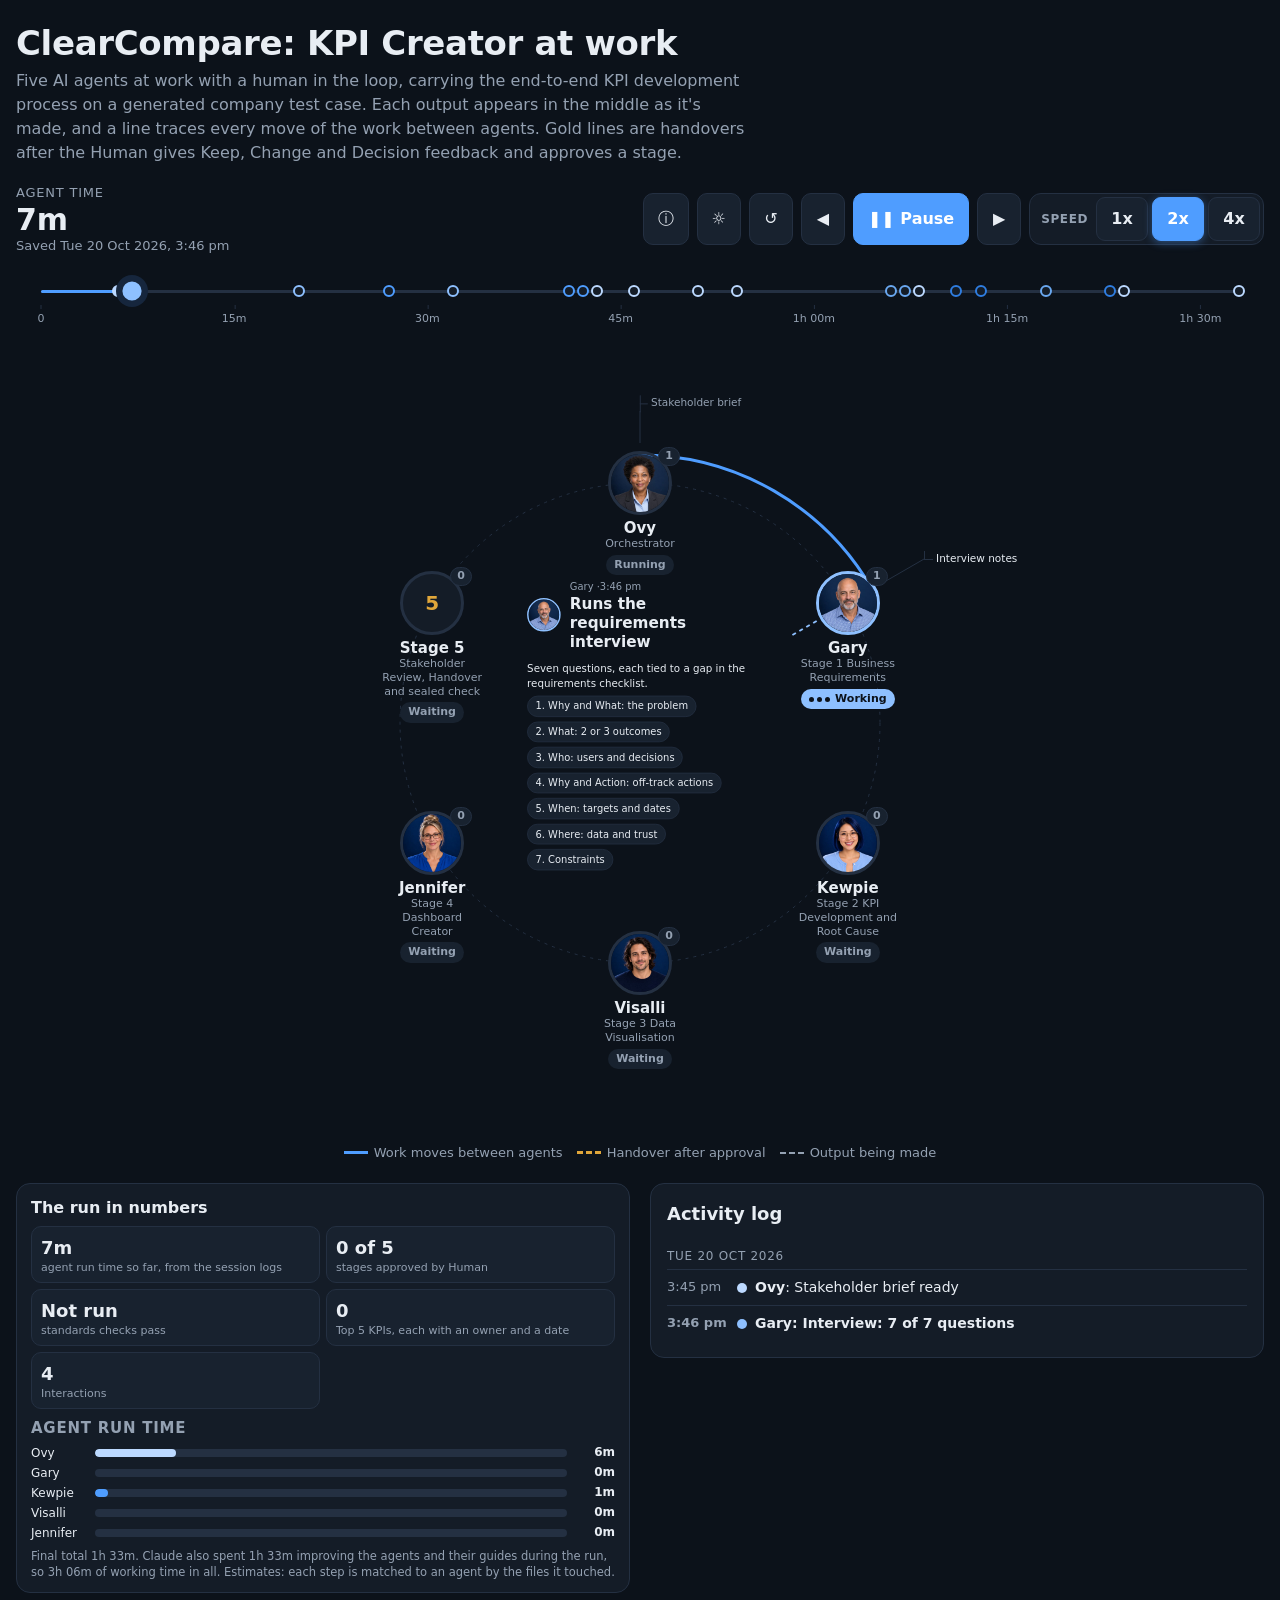
==== commit f234307d: "Add Lumenwire Audio to the Agent Simulation selector, refresh all three simulations, update the toke" ====
--- a/simulations/clearcompare.html
+++ b/simulations/clearcompare.html
@@ -5,6 +5,7 @@
 <meta name="viewport" content="width=device-width, initial-scale=1">
 <title>ClearCompare Agent Simulation</title>
 <meta name="description" content="A replay of the KPI Creator agents building the ClearCompare dashboard, run from the recorded save and commit times.">
+<script>try{const t=localStorage.getItem('sim-theme');if(t==='light'||t==='dark')document.documentElement.dataset.theme=t}catch(e){}</script>
 <style>
 :root{
   --bg:#0c121a;--card:#141c27;--card2:#18222f;--text:#e8edf3;--muted:#94a1b2;--line:#243042;
@@ -114,7 +115,7 @@
   .nums .stat b{font-size:18px;white-space:nowrap}
   .nums .stat span{font-size:11px;line-height:1.3;display:block}
   .nums h3{margin:8px 0 4px}
-  .nums .rt{margin:2px 0;font-size:12px;grid-template-columns:56px 1fr 30px}
+  .nums .rt{margin:2px 0;font-size:12px;grid-template-columns:56px 1fr 40px}
   .nums p{font-size:11.5px!important;line-height:1.4;margin:6px 0 0}
 }
 .ringstage svg.lines{position:absolute;inset:0;width:100%;height:100%;overflow:visible;z-index:1}
@@ -202,7 +203,7 @@
   .center .hd{flex-direction:column;gap:6px;margin:0}
   .center .ttl{font-size:12px;line-height:1.25}
   .center .who{font-size:11px}
-  .center .hd img{width:32px;height:32px}
+  .center .hd img,.center .hd .av5{width:32px;height:32px}
   .below{display:block;margin-bottom:12px}
   .legend{margin:0 0 12px;gap:8px 12px}
   .packet2{font-size:10px;padding:3px 6px}
@@ -215,6 +216,7 @@
 .out{min-height:420px;position:relative;overflow:hidden}
 .out .hd{display:flex;gap:12px;align-items:center;margin-bottom:12px}
 .out .hd img{width:44px;height:44px;border-radius:50%;object-fit:cover;border:2px solid var(--c)}
+.out .hd .av5{width:44px;height:44px;border-radius:50%;border:2px solid var(--c);display:flex;align-items:center;justify-content:center;flex:0 0 auto;font-weight:800;color:var(--adam)}
 .out .who{font-size:13px;color:var(--muted)}
 .out .ttl{font-size:20px;font-weight:700;line-height:1.25}
 .file{display:inline-flex;align-items:center;gap:6px;background:var(--card2);border:1px solid var(--line);border-radius:8px;padding:4px 8px;margin:0 6px 6px 0;font-size:13px;max-width:100%;overflow-wrap:anywhere}
@@ -283,10 +285,17 @@
 .nums .stats{grid-template-columns:repeat(auto-fit,minmax(120px,1fr))}
 .rt i::after{transition:width .8s ease}
 body.ended .dots b,body.ended .node .ph,body.ended .spoke{animation:none!important}
-.rt{display:grid;grid-template-columns:64px 1fr 36px;gap:8px;align-items:center;font-size:13px;margin:4px 0}
+.rt{display:grid;grid-template-columns:64px 1fr 44px;gap:8px;align-items:center;font-size:13px;margin:4px 0}
+.rt .bars,.rt .vals{display:grid;gap:3px}
 .rt i{display:block;height:8px;border-radius:4px;background:var(--line);position:relative;overflow:hidden}
 .rt i::after{content:"";position:absolute;inset:0;width:var(--w);background:var(--c);border-radius:4px}
-.rt b{text-align:right;font-variant-numeric:tabular-nums}
+.rt i.tk::after{background:repeating-linear-gradient(135deg,var(--c) 0 3px,color-mix(in srgb,var(--c) 40%,transparent) 3px 6px)}
+.rt b{text-align:right;font-variant-numeric:tabular-nums;line-height:11px}
+.rt .tkv{font-weight:400;color:var(--muted)}
+.rtkey{display:flex;gap:14px;font-size:12px;color:var(--muted);margin:0 0 6px}
+.rtkey i{display:inline-block;width:14px;height:8px;border-radius:3px;background:var(--muted);margin-right:5px;vertical-align:middle}
+.rtkey i.tk{background:repeating-linear-gradient(135deg,var(--muted) 0 3px,transparent 3px 6px)}
+body.notk .tk,body.notk .tkv,body.notk .rtkey,body.notk #tkcard{display:none}
 .method{font-size:14px;color:var(--muted)}
 .method summary{cursor:pointer;min-height:44px;display:flex;align-items:center;color:var(--text);font-weight:600}
 .method table{width:100%;border-collapse:collapse;font-size:13px}
@@ -323,7 +332,7 @@
 <body>
 <div class="wrap">
   <h1>ClearCompare: KPI Creator at work</h1>
-  <p class="sub">Five AI agents at work with a human in the loop, carrying the end-to-end KPI development process on a generated company test case. Each output appears in the middle as it's made, and a line traces every move of the work between agents. Gold lines are handovers after Human approves a stage.</p>
+  <p class="sub">Five AI agents at work with a human in the loop, carrying the end-to-end KPI development process on a generated company test case. Each output appears in the middle as it's made, and a line traces every move of the work between agents. Gold lines are handovers after the Human gives Keep, Change and Decision feedback and approves a stage.</p>
 
   <div class="bar">
     <div class="clock" aria-live="off">
@@ -334,6 +343,7 @@
     <div></div>
     <div class="ctrls">
       <button data-open="method" aria-label="Where the times come from" title="Where the times come from">&#9432;</button>
+      <button id="theme" aria-label="Switch to light mode" title="Switch to light mode">&#9788;</button>
       <button id="restart" aria-label="Restart">&#8634;</button>
       <button id="prev" aria-label="Back one step" title="Back one step">&#9664;</button>
       <button id="play" class="primary">&#9654; Play</button>
@@ -357,11 +367,13 @@
         <div class="stat"><b id="n-ck">Not run</b><span>standards checks pass</span></div>
         <div class="stat"><b id="n-kp">0</b><span>Top 5 KPIs, each with an owner and a date</span></div>
         <div class="stat"><b id="n-ix">0</b><span>Interactions</span></div>
+        <div class="stat" id="tkcard"><b id="n-tk">0.0M</b><span>Total Tokens, all five agents</span></div>
       </div>
-      <h3>Agent run time</h3>
-      <div id="rtbars"><div class="rt"><span>Ovy</span><i id="rb-ovy" style="--w:0%;--c:var(--ovy)"></i><b id="rv-ovy">0m</b></div><div class="rt"><span>Gary</span><i id="rb-gary" style="--w:0%;--c:var(--gary)"></i><b id="rv-gary">0m</b></div><div class="rt"><span>Kewpie</span><i id="rb-kewpie" style="--w:0%;--c:var(--kewpie)"></i><b id="rv-kewpie">0m</b></div><div class="rt"><span>Visalli</span><i id="rb-visalli" style="--w:0%;--c:var(--visalli)"></i><b id="rv-visalli">0m</b></div><div class="rt"><span>Jennifer</span><i id="rb-jennifer" style="--w:0%;--c:var(--jennifer)"></i><b id="rv-jennifer">0m</b></div></div>
+      <h3 id="rthead">Agent run time and tokens</h3>
+      <div class="rtkey" aria-hidden="true"><span><i></i>Run time</span><span><i class="tk"></i>Tokens</span></div>
+      <div id="rtbars"></div>
       <p class="muted" style="font-size:13px;margin-top:6px">Final total 1h 33m. Claude also spent 1h 33m improving the agents and their guides during the run, so 3h 06m of working time in all. Estimates: each step is matched to an agent by the files it touched.</p>
-      <p class="muted" id="n-next" style="font-size:14px;display:none">Next: Stage 5, Stakeholder Review and Handover. The CCO walk-through, sign-off and go-live. Not built yet.</p>
+      <p class="muted" id="n-next" style="font-size:14px;display:none"></p>
     </section>
     <div class="circlecol">
       <div class="ringbox" id="ringbox"><div class="scene" id="scene">
@@ -386,7 +398,7 @@
     <div class="finalgrid">
       <div class="card">
         <button class="mclose" data-close aria-label="Close">&#10005;</button>
-        <h2>The final product: Stage 4 dashboard</h2>
+        <h2>The final product: the dashboard</h2>
         <div class="frame" id="frame">
           <iframe title="ClearCompare final dashboard" loading="lazy" tabindex="-1"
             src="https://adamaziz1979.github.io/kpi-creator/clearcompare/stage-4/16-dashboard.html"></iframe>
@@ -420,19 +432,25 @@
 const AGENTS=[
   {id:'ovy',name:'Ovy',role:'Orchestrator',img:'[data-uri]'},
   {id:'gary',name:'Gary',role:'Stage 1 Business Requirements',img:'[data-uri]',stage:1},
-  {id:'kewpie',name:'Kewpie',role:'Stage 2 KPI Development',img:'[data-uri]',stage:2},
+  {id:'kewpie',name:'Kewpie',role:'Stage 2 KPI Development and Root Cause',img:'[data-uri]',stage:2},
   {id:'visalli',name:'Visalli',role:'Stage 3 Data Visualisation',img:'[data-uri]',stage:3},
   {id:'jennifer',name:'Jennifer',role:'Stage 4 Dashboard Creator',img:'[data-uri]',stage:4},
-  {id:'adam',name:'Stage 5',role:'Stakeholder Review and Handover',img:null,stage:5}
+  {id:'adam',name:'Stage 5',role:'Stakeholder Review, Handover and sealed check',img:null,stage:5}
 ];
 const A=Object.fromEntries(AGENTS.map(a=>[a.id,a]));
 const cssv=n=>getComputedStyle(document.documentElement).getPropertyValue('--'+n).trim();
 
 /* ---------- the project's steps (filled in by build_simulation.py) ---------- */
-const DATA={"events": [{"t": "2026-10-20T15:45:00+11:00", "a": "ovy", "title": "Sets up the stakeholder", "log": "Stakeholder brief ready", "o": "Stakeholder brief", "f": "https://adamaziz1979.github.io/kpi-creator/clearcompare/stage-1/00-stakeholder-brief.html", "gate": null, "hand": null, "final": false, "body": "<span class=\"file\">stakeholder-file.md<\/span>\n   <p>Ovy introduces Priya, Chief Commercial Officer at ClearCompare, so Gary has someone to interview in test mode.<\/p>\n   <div class=\"quote\">\"Revenue per lead dropped 9% last quarter. Marketing blames sales, sales blames lead quality, and finance says it's clawbacks.\"<\/div>"}, {"t": "2026-10-20T15:46:00+11:00", "a": "gary", "title": "Runs the requirements interview", "log": "Interview: 7 of 7 questions", "o": "Interview notes", "f": "https://adamaziz1979.github.io/kpi-creator/clearcompare/stage-1/01-interview-notes.html", "gate": null, "hand": null, "final": false, "body": "<span class=\"file\">01 Interview Notes.md<\/span>\n   <p>Seven questions, each tied to a gap in the requirements checklist.<\/p>\n   <div class=\"chips\"><span class=\"chip\" style=\"animation:rise .3s ease 0s both\">1. Why and What: the problem<\/span><span class=\"chip\" style=\"animation:rise .3s ease 0.15s both\">2. What: 2 or 3 outcomes<\/span><span class=\"chip\" style=\"animation:rise .3s ease 0.3s both\">3. Who: users and decisions<\/span><span class=\"chip\" style=\"animation:rise .3s ease 0.44999999999999996s both\">4. Why and Action: off-track actions<\/span><span class=\"chip\" style=\"animation:rise .3s ease 0.6s both\">5. When: targets and dates<\/span><span class=\"chip\" style=\"animation:rise .3s ease 0.75s both\">6. Where: data and trust<\/span><span class=\"chip\" style=\"animation:rise .3s ease 0.8999999999999999s both\">7. Constraints<\/span><\/div>\n   <div class=\"stats more\"><div class=\"stat\"><b>7 of 7<\/b><span>questions used<\/span><\/div><div class=\"stat\"><b>2<\/b><span>audiences: exec team weekly, vertical heads daily<\/span><\/div><div class=\"stat\"><b>5<\/b><span>data sources named<\/span><\/div><\/div>"}, {"t": "2026-10-20T21:02:00+11:00", "a": "gary", "title": "Writes the Business Requirements and Top 5 KPIs", "log": "Business Requirements and Project Plan", "o": "Business Requirements", "f": "https://adamaziz1979.github.io/kpi-creator/clearcompare/stage-1/03-business-requirements.html", "gate": 1, "hand": ["gary", "kewpie", "Business Requirements + spec"], "final": false, "body": "<span class=\"file\">01 Business Requirements.md<\/span><span class=\"file\">01 Project Plan.md<\/span><span class=\"file\">Stage 1 Review.html<\/span><span class=\"file\">spec.json<\/span>\n   <h3 class=\"more\">Problem statement<\/h3>\n   <div class=\"quote more\">Net revenue per lead fell about 9% last quarter, and nobody can say whether the mix of leads, sales conversion or cancelled policies caused it.<\/div>\n   <h3>Top 5 Must Have KPIs<\/h3>\n   <ul class=\"list reveal own\"><li style=\"animation-delay:0s\"><span>Net revenue per lead, after clawbacks<\/span><span>Chief Commercial Officer<\/span><\/li><li style=\"animation-delay:0.12s\"><span>Lead-to-sale conversion by vertical (health back to 11%)<\/span><span>Vertical heads<\/span><\/li><li style=\"animation-delay:0.24s\"><span>Marketing cost for each net sale, by channel<\/span><span>Head of Marketing<\/span><\/li><li style=\"animation-delay:0.36s\"><span>Minutes from lead to first call<\/span><span>Head of Sales Operations<\/span><\/li><li style=\"animation-delay:0.48s\"><span>Health and life sales clawed back within 90 days<\/span><span>Vertical heads<\/span><\/li><\/ul>"}, {"t": "2026-10-20T22:03:00+11:00", "a": "kewpie", "title": "Loads the data to test against", "log": "Sample data: 5 tables, 24 months", "o": "Sample data", "f": "https://adamaziz1979.github.io/kpi-creator/clearcompare/stage-2/07-dataset-description.html", "gate": null, "hand": null, "final": false, "body": "<span class=\"file\">leads.csv<\/span><span class=\"file\">contacts.csv<\/span><span class=\"file\">sales.csv<\/span><span class=\"file\">marketing_spend.csv<\/span><span class=\"file\">complaints.csv<\/span>\n   <p>Synthetic data built from the requirements, Oct-24 to Sep-26, with the known quality problems kept in.<\/p>\n   <div class=\"stats\"><div class=\"stat\"><b data-n=\"58509\">0<\/b><span>leads<\/span><\/div><div class=\"stat\"><b data-n=\"58509\">0<\/b><span>first contacts<\/span><\/div><div class=\"stat\"><b data-n=\"7647\">0<\/b><span>sales<\/span><\/div><div class=\"stat\"><b data-n=\"13115\">0<\/b><span>spend rows<\/span><\/div><div class=\"stat\"><b data-n=\"32\">0<\/b><span>complaints<\/span><\/div><\/div>"}, {"t": "2026-10-20T23:18:00+11:00", "a": "gary", "title": "Adds the meeting script and chat view", "log": "Meeting script (now a Stage 1 output)", "o": "Meeting script", "f": "https://adamaziz1979.github.io/kpi-creator/clearcompare/stage-1/02-meeting-chat.html", "gate": null, "hand": null, "final": false, "body": "<span class=\"file\">01 Meeting Script.md<\/span><span class=\"file\">01 Meeting Script.html<\/span>\n   <p>A 30-minute script for running the real interview, in 10 parts. Process v1.6 makes it a Stage 1 output.<\/p>\n   <div style=\"display:flex;height:28px;border-radius:8px;overflow:hidden;border:1px solid var(--line)\"><div title=\"Open 2 min\" style=\"flex:2;background:var(--ovy);opacity:.85;border-right:1px solid var(--bg);font-size:10px;color:#0c121a;display:flex;align-items:center;justify-content:center;overflow:hidden;white-space:nowrap;animation:rise .3s ease 0s both\"><\/div><div title=\"Problem 4 min\" style=\"flex:4;background:var(--gary);opacity:.85;border-right:1px solid var(--bg);font-size:10px;color:#0c121a;display:flex;align-items:center;justify-content:center;overflow:hidden;white-space:nowrap;animation:rise .3s ease 0.1s both\">Problem<\/div><div title=\"Outcomes 4 min\" style=\"flex:4;background:var(--kewpie);opacity:.85;border-right:1px solid var(--bg);font-size:10px;color:#0c121a;display:flex;align-items:center;justify-content:center;overflow:hidden;white-space:nowrap;animation:rise .3s ease 0.2s both\">Outcomes<\/div><div title=\"Audience 3 min\" style=\"flex:3;background:var(--visalli);opacity:.85;border-right:1px solid var(--bg);font-size:10px;color:#0c121a;display:flex;align-items:center;justify-content:center;overflow:hidden;white-space:nowrap;animation:rise .3s ease 0.30000000000000004s both\">Audience<\/div><div title=\"Know and do 5 min\" style=\"flex:5;background:var(--jennifer);opacity:.85;border-right:1px solid var(--bg);font-size:10px;color:#0c121a;display:flex;align-items:center;justify-content:center;overflow:hidden;white-space:nowrap;animation:rise .3s ease 0.4s both\">Know and do<\/div><div title=\"Targets 2 min\" style=\"flex:2;background:var(--ovy);opacity:.85;border-right:1px solid var(--bg);font-size:10px;color:#0c121a;display:flex;align-items:center;justify-content:center;overflow:hidden;white-space:nowrap;animation:rise .3s ease 0.5s both\"><\/div><div title=\"Data 4 min\" style=\"flex:4;background:var(--gary);opacity:.85;border-right:1px solid var(--bg);font-size:10px;color:#0c121a;display:flex;align-items:center;justify-content:center;overflow:hidden;white-space:nowrap;animation:rise .3s ease 0.6000000000000001s both\">Data<\/div><div title=\"Rules 2 min\" style=\"flex:2;background:var(--kewpie);opacity:.85;border-right:1px solid var(--bg);font-size:10px;color:#0c121a;display:flex;align-items:center;justify-content:center;overflow:hidden;white-space:nowrap;animation:rise .3s ease 0.7000000000000001s both\"><\/div><div title=\"Playback 3 min\" style=\"flex:3;background:var(--visalli);opacity:.85;border-right:1px solid var(--bg);font-size:10px;color:#0c121a;display:flex;align-items:center;justify-content:center;overflow:hidden;white-space:nowrap;animation:rise .3s ease 0.8s both\">Playback<\/div><div title=\" 1 min\" style=\"flex:1;background:var(--jennifer);opacity:.85;border-right:1px solid var(--bg);font-size:10px;color:#0c121a;display:flex;align-items:center;justify-content:center;overflow:hidden;white-space:nowrap;animation:rise .3s ease 0.9s both\"><\/div><\/div>\n   <p class=\"muted\" style=\"font-size:13px;margin-top:6px\">0 to 30 minutes, from opening to close<\/p>"}, {"t": "2026-10-21T00:04:00+11:00", "a": "kewpie", "title": "Runs every calculation on the data", "log": "Baselines, targets and pace needed", "o": "Calculations", "f": "https://adamaziz1979.github.io/kpi-creator/clearcompare/stage-2/08-calculation-script.html", "gate": null, "hand": null, "final": false, "body": "<span class=\"file\">kewpie_calculations.py<\/span><span class=\"file\">kpi_results.json<\/span>\n   <p>Each Top 5 KPI becomes a working calculation with a baseline, target and the pace needed to hit it.<\/p>\n   <ul class=\"list reveal\"><li style=\"animation-delay:0s\"><span>Net revenue per lead<\/span><span>$52.42 → $57.41 by 30-Jun-27<\/span><\/li><li style=\"animation-delay:0.12s\"><span>Health conversion<\/span><span>9.5% → 11% by 30-Jun-27<\/span><\/li><li style=\"animation-delay:0.24s\"><span>Paid search cost per acquisition<\/span><span>$93.04, target $106.70<\/span><\/li><li style=\"animation-delay:0.36s\"><span>Minutes to first call (median)<\/span><span>11 → 10 by 31-Mar-27<\/span><\/li><li style=\"animation-delay:0.48s\"><span>90-day clawback rate<\/span><span>7.86% → 7.84% by 30-Jun-27<\/span><\/li><\/ul>\n   <p class=\"muted more\" style=\"font-size:13px;margin-top:8px\">Data checks: 6.1% of sales can't be matched to a lead · Manila outcomes blank before Mar-25<\/p>"}, {"t": "2026-10-21T00:05:00+11:00", "a": "kewpie", "title": "Explains the 9% fall and raises challenge notes", "log": "KPI Calculation Pack and revenue bridge", "o": "Calculation Pack", "f": "https://adamaziz1979.github.io/kpi-creator/clearcompare/stage-2/09-kpi-calculation-pack.html", "gate": null, "hand": null, "final": false, "body": "<span class=\"file\">02 KPI Calculation Pack.md<\/span><span class=\"file\">Stage 2 Review.html<\/span>\n   <h3>Revenue bridge, last quarter to this quarter<\/h3><svg viewBox=\"0 0 520 210\" width=\"100%\" role=\"img\" aria-label=\"Revenue bridge from $429,119 last quarter to $402,866 this quarter\"><rect x=\"26.285714285714285\" y=\"53.67116923076923\" width=\"56\" height=\"110.32883076923076\" rx=\"3\" fill=\"var(--accent)\" style=\"animation:rise .4s ease 0s both\"/>\n        <text x=\"54.285714285714285\" y=\"48.67116923076923\" text-anchor=\"middle\" class=\"tx\">$429,119<\/text>\n        <text x=\"54.285714285714285\" y=\"180\" text-anchor=\"middle\">Last<\/text>\n        <text x=\"54.285714285714285\" y=\"193\" text-anchor=\"middle\">quarter<\/text><rect x=\"108.57142857142856\" y=\"26.330984615384615\" width=\"56\" height=\"27.340184615384615\" rx=\"3\" fill=\"var(--good)\" style=\"animation:rise .4s ease 0.18s both\"/>\n        <text x=\"136.57142857142856\" y=\"21.330984615384615\" text-anchor=\"middle\" class=\"tx\">+$12,172<\/text>\n        <text x=\"136.57142857142856\" y=\"180\" text-anchor=\"middle\">More<\/text>\n        <text x=\"136.57142857142856\" y=\"193\" text-anchor=\"middle\">leads<\/text><rect x=\"190.85714285714283\" y=\"26.330984615384615\" width=\"56\" height=\"66.61643076923076\" rx=\"3\" fill=\"var(--bad)\" style=\"animation:rise .4s ease 0.36s both\"/>\n        <text x=\"218.85714285714283\" y=\"21.330984615384615\" text-anchor=\"middle\" class=\"tx\">−$29,658<\/text>\n        <text x=\"218.85714285714283\" y=\"180\" text-anchor=\"middle\">Lead<\/text>\n        <text x=\"218.85714285714283\" y=\"193\" text-anchor=\"middle\">mix<\/text><rect x=\"273.1428571428571\" y=\"92.94741538461538\" width=\"56\" height=\"27.371630769230777\" rx=\"3\" fill=\"var(--bad)\" style=\"animation:rise .4s ease 0.54s both\"/>\n        <text x=\"301.1428571428571\" y=\"87.94741538461538\" text-anchor=\"middle\" class=\"tx\">−$12,186<\/text>\n        <text x=\"301.1428571428571\" y=\"180\" text-anchor=\"middle\">Conversion<\/text>\n        <text x=\"301.1428571428571\" y=\"193\" text-anchor=\"middle\"><\/text><rect x=\"355.4285714285714\" y=\"112.63944615384615\" width=\"56\" height=\"7.679600000000008\" rx=\"3\" fill=\"var(--good)\" style=\"animation:rise .4s ease 0.72s both\"/>\n        <text x=\"383.4285714285714\" y=\"107.63944615384615\" text-anchor=\"middle\" class=\"tx\">+$3,419<\/text>\n        <text x=\"383.4285714285714\" y=\"180\" text-anchor=\"middle\">Revenue<\/text>\n        <text x=\"383.4285714285714\" y=\"193\" text-anchor=\"middle\">per sale<\/text><rect x=\"437.71428571428567\" y=\"112.63944615384615\" width=\"56\" height=\"51.36055384615385\" rx=\"3\" fill=\"var(--accent)\" style=\"animation:rise .4s ease 0.8999999999999999s both\"/>\n        <text x=\"465.71428571428567\" y=\"107.63944615384615\" text-anchor=\"middle\" class=\"tx\">$402,866<\/text>\n        <text x=\"465.71428571428567\" y=\"180\" text-anchor=\"middle\">This<\/text>\n        <text x=\"465.71428571428567\" y=\"193\" text-anchor=\"middle\">quarter<\/text>\n   <text x=\"4\" y=\"206\">Axis starts at $380k so the changes are visible<\/text><\/svg>\n   <h3 class=\"more\">Challenge notes (6)<\/h3>\n   <ul class=\"list reveal more\"><li style=\"animation-delay:0s\"><span>Conversion was understated<\/span><span>corrected<\/span><\/li><li style=\"animation-delay:0.12s\"><span>This quarter's clawbacks haven't landed yet<\/span><span>accepted<\/span><\/li><li style=\"animation-delay:0.24s\"><span>The lead-mix target is a big reversal<\/span><span>accepted<\/span><\/li><li style=\"animation-delay:0.36s\"><span>Cost per acquisition looks better than it is<\/span><span>accepted<\/span><\/li><li style=\"animation-delay:0.48s\"><span>Complaint numbers too small for a monthly rate<\/span><span>accepted<\/span><\/li><li style=\"animation-delay:0.6s\"><span>The 9% headline<\/span><span>noted<\/span><\/li><\/ul>"}, {"t": "2026-10-21T07:42:00+11:00", "a": "ovy", "title": "Keeps the requirements in step", "log": "Business Requirements v1.1 with data mapping", "o": "Requirements v1.1", "f": "https://adamaziz1979.github.io/kpi-creator/clearcompare/stage-2/10-business-requirements-with-data-mapping.html", "gate": null, "hand": null, "final": false, "body": "<span class=\"file\">01 Business Requirements with Data Mapping.md<\/span><span class=\"file\">spec.json<\/span>\n   <p>Kewpie's tested data mapping and the accepted challenge notes go back into the Business Requirements, so every stage works from one version.<\/p>\n   <div class=\"stats\"><div class=\"stat\"><b>v1.1<\/b><span>Business Requirements<\/span><\/div><div class=\"stat\"><b>5 of 6<\/b><span>challenge notes settled<\/span><\/div><\/div>"}, {"t": "2026-10-21T07:56:00+11:00", "a": "ovy", "title": "Saves the approved versions", "log": "History: Stage 1 and Stage 2 snapshots", "o": "Stage 1 and 2 snapshots", "f": "https://adamaziz1979.github.io/kpi-creator/clearcompare/", "gate": 2, "hand": ["kewpie", "visalli", "Calculation Pack + results"], "final": false, "body": "<span class=\"file\">History/2026.10.20 - Stage 1 approved/<\/span><span class=\"file\">History/2026.10.21 - Stage 2 approved/<\/span>\n   <p>The approved version of each stage is saved, so any document can be compared across stages.<\/p>"}, {"t": "2026-10-21T08:25:00+11:00", "a": "ovy", "title": "Publishes the Stage 1 and 2 reports", "log": "Stage 1 and 2 Reports page", "o": "Stage 1 and 2 reports", "f": "https://adamaziz1979.github.io/kpi-creator/clearcompare/stage-2/11-stage-2-review.html", "gate": null, "hand": null, "final": false, "body": "<span class=\"file\">Stage 1 and 2 Reports.html<\/span>\n   <p>One page with both stage reviews in tabs, plus the Miro \"outputs in order\" flow updated.<\/p>"}, {"t": "2026-10-21T13:03:00+11:00", "a": "ovy", "title": "Brings Visalli and Jennifer onto the team", "log": "Agent files: Ovy, Visalli, Jennifer", "o": "Agent files", "f": "https://adamaziz1979.github.io/kpi-creator/team.html", "gate": null, "hand": null, "final": false, "body": "<span class=\"file\">.claude/agents/ovy.md<\/span><span class=\"file\">.claude/agents/visalli.md<\/span><span class=\"file\">.claude/agents/jennifer.md<\/span>\n   <p>All five agents now have their own instructions and persona. Visalli reads the Dashboard Patterns and Data Storytelling guides.<\/p>"}, {"t": "2026-10-21T14:47:00+11:00", "a": "visalli", "title": "Settles the KPI tile design", "log": "KPI tile options", "o": "KPI tile options", "f": "", "gate": null, "hand": null, "final": false, "body": "<span class=\"file\">KPI Tile Options.html<\/span>\n   <p>Human's pick: number and sparkline side by side, a dashed target line and a dot on the latest value. Detail lines sit underneath.<\/p>\n   <div style=\"display:flex;gap:14px;align-items:center;flex-wrap:wrap;background:var(--card2);border:1px solid var(--line);border-radius:12px;padding:12px;max-width:440px\">\n   <div><div class=\"muted\" style=\"font-size:12px\">Net revenue per lead<\/div><div style=\"font-size:33px;font-weight:700;line-height:1.1\">$52.42<\/div><\/div>\n   <svg viewBox=\"0 0 220 70\" width=\"220\" height=\"70\" role=\"img\" aria-label=\"Monthly net revenue per lead, Oct-24 to Sep-26, against the $57.41 target\">\n    <line x1=\"6\" x2=\"214\" y1=\"27.61466666666668\" y2=\"27.61466666666668\" stroke=\"var(--muted)\" stroke-dasharray=\"4 3\"/>\n    <path d=\"M6.0 43.4 L15.0 23.9 L24.1 23.6 L33.1 32.4 L42.2 18.7 L51.2 32.6 L60.3 16.1 L69.3 27.5 L78.3 25.1 L87.4 29.5 L96.4 19.2 L105.5 17.6 L114.5 35.6 L123.6 12.2 L132.6 33.7 L141.7 26.0 L150.7 22.3 L159.7 11.5 L168.8 26.2 L177.8 23.2 L186.9 33.3 L195.9 47.1 L205.0 38.6 L214.0 55.1\" fill=\"none\" stroke=\"var(--accent)\" stroke-width=\"2\" class=\"draw\"/>\n    <circle cx=\"214\" cy=\"55.106666666666676\" r=\"4\" fill=\"var(--accent)\"/>\n   <\/svg>\n   <div class=\"muted\" style=\"font-size:12px;flex-basis:100%\">Target $57.41 by 30-Jun-27 · Needs +$0.56 a month<br>Trend −$1.88 a month<\/div><\/div>"}, {"t": "2026-10-21T14:48:00+11:00", "a": "visalli", "title": "Builds 3 dashboard versions and the story", "log": "Standard, Experimental A and B", "o": "3 dashboard versions", "f": "https://adamaziz1979.github.io/kpi-creator/clearcompare/stage-3/13-experimental-a-progress-rings.html", "gate": 3, "hand": ["visalli", "jennifer", "Experimental A"], "final": false, "body": "<span class=\"file\">03 Dashboard (Standard).html<\/span><span class=\"file\">03 Dashboard (Experimental A).html<\/span><span class=\"file\">03 Dashboard (Experimental B).html<\/span>\n   <div class=\"versions more\"><div class=\"ver\"><b>Standard<\/b>Headline, tiles, bridge, why charts, actions<\/div><div class=\"ver pick\"><b>Experimental A ✓<\/b>Progress rings beside the headline<\/div><div class=\"ver\"><b>Experimental B<\/b>Lead mix as a dot swarm<\/div><\/div>\n   <div class=\"quote more\">Net revenue per lead fell 8.7% to $52.42 (provisional), and most of the fall is lead mix, not sales.<\/div>\n   <div class=\"rw\" style=\"display:flex;gap:16px;align-items:center;flex-wrap:wrap\"><svg viewBox=\"0 0 160 160\" width=\"150\" height=\"150\" role=\"img\" aria-label=\"Progress rings, share of target reached\"><circle cx=\"80\" cy=\"80\" r=\"72\" fill=\"none\" stroke=\"var(--line)\" stroke-width=\"8\"/>\n        <circle cx=\"80\" cy=\"80\" r=\"72\" fill=\"none\" stroke=\"var(--accent)\" stroke-width=\"8\" stroke-linecap=\"round\"\n         stroke-dasharray=\"452.3893421169302\" stroke-dashoffset=\"452.3893421169302\" transform=\"rotate(-90 80 80)\" class=\"ring\" data-off=\"40.7150407905237\"/><circle cx=\"80\" cy=\"80\" r=\"60\" fill=\"none\" stroke=\"var(--line)\" stroke-width=\"8\"/>\n        <circle cx=\"80\" cy=\"80\" r=\"60\" fill=\"none\" stroke=\"var(--warn)\" stroke-width=\"8\" stroke-linecap=\"round\"\n         stroke-dasharray=\"376.99111843077515\" stroke-dashoffset=\"376.99111843077515\" transform=\"rotate(-90 80 80)\" class=\"ring\" data-off=\"52.778756580308524\"/><circle cx=\"80\" cy=\"80\" r=\"48\" fill=\"none\" stroke=\"var(--line)\" stroke-width=\"8\"/>\n        <circle cx=\"80\" cy=\"80\" r=\"48\" fill=\"none\" stroke=\"var(--accent)\" stroke-width=\"8\" stroke-linecap=\"round\"\n         stroke-dasharray=\"301.59289474462014\" stroke-dashoffset=\"301.59289474462014\" transform=\"rotate(-90 80 80)\" class=\"ring\" data-off=\"0\"/><circle cx=\"80\" cy=\"80\" r=\"36\" fill=\"none\" stroke=\"var(--line)\" stroke-width=\"8\"/>\n        <circle cx=\"80\" cy=\"80\" r=\"36\" fill=\"none\" stroke=\"var(--accent)\" stroke-width=\"8\" stroke-linecap=\"round\"\n         stroke-dasharray=\"226.1946710584651\" stroke-dashoffset=\"226.1946710584651\" transform=\"rotate(-90 80 80)\" class=\"ring\" data-off=\"20.35752039526185\"/><circle cx=\"80\" cy=\"80\" r=\"24\" fill=\"none\" stroke=\"var(--line)\" stroke-width=\"8\"/>\n        <circle cx=\"80\" cy=\"80\" r=\"24\" fill=\"none\" stroke=\"var(--accent)\" stroke-width=\"8\" stroke-linecap=\"round\"\n         stroke-dasharray=\"150.79644737231007\" stroke-dashoffset=\"150.79644737231007\" transform=\"rotate(-90 80 80)\" class=\"ring\" data-off=\"0\"/><\/svg>\n   <ul class=\"list\" style=\"flex:1;min-width:220px\"><li><span>Net revenue per lead<\/span><span>$52.42 · 91%<\/span><\/li><li><span>Health conversion<\/span><span>9.5% · 86%<\/span><\/li><li><span>Paid search cost per acquisition<\/span><span>$93.04 · 100%<\/span><\/li><li><span>Speed to contact<\/span><span>11 min · 91%<\/span><\/li><li><span>90-day clawback rate<\/span><span>7.9% · 100%<\/span><\/li><\/ul><\/div>"}, {"t": "2026-10-21T14:51:00+11:00", "a": "ovy", "title": "Saves Stage 3 and sets the house style", "log": "History: Stage 3 snapshot", "o": "Stage 3 snapshot", "f": "https://adamaziz1979.github.io/kpi-creator/clearcompare/stage-3/15-stage-3-review.html", "gate": null, "hand": null, "final": false, "body": "<span class=\"file\">History/2026.10.21 - Stage 3 approved/<\/span><span class=\"file\">Stage 3 Review.md<\/span>\n   <ul class=\"list reveal\"><li style=\"animation-delay:0s\"><span>Colour scheme<\/span><span>Monochrome blue, the dashboard default<\/span><\/li><li style=\"animation-delay:0.12s\"><span>KPI tile<\/span><span>Number and sparkline side by side<\/span><\/li><li style=\"animation-delay:0.24s\"><span>Pace and trend<\/span><span>Two lines, not one<\/span><\/li><li style=\"animation-delay:0.36s\"><span>Progress rings<\/span><span>Same order as the tiles<\/span><\/li><\/ul>"}, {"t": "2026-10-21T14:55:00+11:00", "a": "jennifer", "title": "Checks the chosen dashboard and proposes fixes", "log": "Proposed fixes draft", "o": "Proposed fixes", "f": "", "gate": null, "hand": null, "final": false, "body": "<span class=\"file\">04 Dashboard (proposed fixes).html<\/span>\n   <ul class=\"list reveal\"><li style=\"animation-delay:0s\"><span>1. Headline and tiles on the first screen<\/span><span>tiles ended at 930px<\/span><\/li><li style=\"animation-delay:0.12s\"><span>2. Chart points easy to tap<\/span><span>18 controls under 44px<\/span><\/li><li style=\"animation-delay:0.24s\"><span>3. Energy's colour the same on every chart<\/span><span>2 colours in use<\/span><\/li><\/ul>"}, {"t": "2026-10-21T15:22:00+11:00", "a": "jennifer", "title": "Runs the UX and Web Build standards", "log": "Standards and validation: 30 of 31", "o": "Standards check", "f": "https://adamaziz1979.github.io/kpi-creator/clearcompare/stage-4/17-standards-and-validation.html", "gate": null, "hand": null, "final": false, "body": "<span class=\"file\">04 Standards and Validation.md<\/span>\n   <div class=\"stats\"><div class=\"stat\"><b>30 of 31<\/b><span>checks pass<\/span><\/div><div class=\"stat\"><b>0<\/b><span>console errors<\/span><\/div><div class=\"stat\"><b>0<\/b><span>sideways scroll, any size<\/span><\/div><\/div>\n   <div class=\"meter\"><i data-w=\"96.8\"><\/i><\/div>\n   <p class=\"muted\" style=\"font-size:13px\">Open: on a phone the second tile needs one scroll<\/p>"}, {"t": "2026-10-21T16:29:00+11:00", "a": "visalli", "title": "Adds the Top 3 actions rule to her build", "log": "Build script: Top 3 actions", "o": "Top 3 actions rule", "f": "https://adamaziz1979.github.io/kpi-creator/clearcompare/stage-4/16-dashboard.html", "gate": null, "hand": null, "final": false, "body": "<span class=\"file\">visalli_build_dashboard.py<\/span><span class=\"file\">visalli_dashboard_template.html<\/span>\n   <p>New rule: under the headline, the 3 actions stakeholders need to know. Applied to all three versions.<\/p>\n   <div class=\"actions3\">\n    <div class=\"act\"><b>Head of Marketing<\/b>Energy back to 30% of leads by 31-Mar-27<\/div>\n    <div class=\"act\" style=\"animation-delay:.15s\"><b>Head of Health<\/b>Conversion back to 11% by 30-Jun-27<\/div>\n    <div class=\"act\" style=\"animation-delay:.3s\"><b>Head of Sales Operations<\/b>10-minute median wait by 31-Mar-27<\/div>\n   <\/div>"}, {"t": "2026-10-21T16:41:00+11:00", "a": "jennifer", "title": "Finishes the Stage 4 dashboard", "log": "04 Dashboard built", "o": "04 Dashboard", "f": "https://adamaziz1979.github.io/kpi-creator/clearcompare/stage-4/16-dashboard.html", "gate": null, "hand": null, "final": false, "body": "<span class=\"file\">jennifer_finish.py<\/span><span class=\"file\">04 Dashboard.html<\/span>\n   <ul class=\"list reveal\"><li style=\"animation-delay:0s\"><span>Fixes 1, 2 and 3<\/span><span>made and re-checked<\/span><\/li><li style=\"animation-delay:0.12s\"><span>Tiles on a 1280 × 800 screen<\/span><span>end at 799px (was 930px)<\/span><\/li><li style=\"animation-delay:0.24s\"><span>Controls under 44px on a phone<\/span><span>0 (was 18)<\/span><\/li><li style=\"animation-delay:0.36s\"><span>\"Why it matters\" on hover, focus and tap<\/span><span>5 tiles, 11 charts<\/span><\/li><li style=\"animation-delay:0.48s\"><span>Tile numbers count up<\/span><span>land on the Calculation Pack values<\/span><\/li><\/ul>"}, {"t": "2026-10-21T16:42:00+11:00", "a": "ovy", "title": "Saves Stage 4 and hands over", "log": "Stage 4 approved, ready for handover", "o": "Stage 4 snapshot", "f": "https://adamaziz1979.github.io/kpi-creator/clearcompare/stage-4/18-stage-4-review.html", "gate": 4, "hand": ["jennifer", "adam", "04 Dashboard"], "final": true, "body": "<span class=\"file\">History/2026.10.21 - Stage 4 approved/<\/span><span class=\"file\">Stage 4 Review.md<\/span>\n   <p>The finished first draft goes to Ovy's Stakeholder Brief coverage check, then Stage 5.<\/p>"}, {"t": "2026-10-22T06:55:00+11:00", "a": "ovy", "title": "Checks the final output against the Stakeholder Brief", "log": "Coverage check: 15 of 22 addressed", "o": "Coverage check", "f": "https://adamaziz1979.github.io/kpi-creator/clearcompare/stage-5/19-stakeholder-brief-coverage-check.html", "gate": null, "hand": ["ovy", "adam", "Coverage check + next steps"], "final": false, "body": "<span class=\"file\">Stakeholder Brief<\/span><span class=\"file\">04 Dashboard.html<\/span><span class=\"file\">04 Stakeholder Brief Coverage Check.md<\/span>\n   <ul class=\"list reveal\"><li style=\"animation-delay:0s\"><span>Brief items addressed<\/span><span>15 of 22<\/span><\/li><li style=\"animation-delay:0.12s\"><span>Partly addressed<\/span><span>6<\/span><\/li><li style=\"animation-delay:0.24s\"><span>Not addressed<\/span><span>1: no daily view<\/span><\/li><li style=\"animation-delay:0.36s\"><span>Proposed next steps for Stage 5<\/span><span>8, none made yet<\/span><\/li><li style=\"animation-delay:0.48s\"><span>Now a standing step<\/span><span>process v1.12<\/span><\/li><\/ul>\n   <p>Ovy goes back to Priya's own words and checks each one against the final dashboard. The gaps go to Stage 5 as proposed next steps, for Priya and Human to agree.<\/p>"}], "agt": [6, 7, 20, 27, 32, 41, 42, 43, 46, 51, 54, 66, 67, 67, 71, 73, 78, 83, 84, 93], "rtm": [[5, 0, 1, 0, 0], [6, 0, 1, 0, 0], [14, 5, 1, 0, 0], [16, 8, 3, 0, 0], [16, 11, 5, 0, 0], [16, 13, 12, 0, 0], [16, 13, 13, 0, 0], [17, 13, 13, 0, 0], [18, 14, 14, 0, 0], [23, 14, 14, 0, 0], [25, 15, 14, 0, 0], [25, 15, 15, 11, 0], [25, 15, 15, 12, 0], [25, 15, 15, 12, 0], [26, 16, 15, 12, 2], [26, 16, 15, 12, 4], [26, 16, 15, 14, 7], [26, 16, 15, 17, 9], [27, 16, 15, 17, 9], [35, 17, 15, 17, 9]], "ixm": [4, 4, 9, 15, 19, 22, 22, 25, 27, 31, 35, 41, 42, 43, 43, 44, 49, 54, 55, 69], "checks": {"step": 15, "value": 30, "total": 31}, "kpis": {"step": 2, "value": 5}, "handover": {"file": "https://adamaziz1979.github.io/kpi-creator/clearcompare/stage-4/16-dashboard.html", "label": "04 Dashboard to review"}};
+const DATA={"events": [{"t": "2026-10-20T15:45:00+11:00", "a": "ovy", "title": "Sets up the stakeholder", "log": "Stakeholder brief ready", "o": "Stakeholder brief", "f": "https://adamaziz1979.github.io/kpi-creator/clearcompare/stage-1/00-stakeholder-brief.html", "gate": null, "hand": null, "final": false, "body": "<span class=\"file\">stakeholder-file.md<\/span>\n   <p>Ovy introduces Priya, Chief Commercial Officer at ClearCompare, so Gary has someone to interview in test mode.<\/p>\n   <div class=\"quote\">\"Revenue per lead dropped 9% last quarter. Marketing blames sales, sales blames lead quality, and finance says it's clawbacks.\"<\/div>"}, {"t": "2026-10-20T15:46:00+11:00", "a": "gary", "title": "Runs the requirements interview", "log": "Interview: 7 of 7 questions", "o": "Interview notes", "f": "https://adamaziz1979.github.io/kpi-creator/clearcompare/stage-1/01-interview-notes.html", "gate": null, "hand": null, "final": false, "body": "<span class=\"file\">01 Interview Notes.md<\/span>\n   <p>Seven questions, each tied to a gap in the requirements checklist.<\/p>\n   <div class=\"chips\"><span class=\"chip\" style=\"animation:rise .3s ease 0s both\">1. Why and What: the problem<\/span><span class=\"chip\" style=\"animation:rise .3s ease 0.15s both\">2. What: 2 or 3 outcomes<\/span><span class=\"chip\" style=\"animation:rise .3s ease 0.3s both\">3. Who: users and decisions<\/span><span class=\"chip\" style=\"animation:rise .3s ease 0.44999999999999996s both\">4. Why and Action: off-track actions<\/span><span class=\"chip\" style=\"animation:rise .3s ease 0.6s both\">5. When: targets and dates<\/span><span class=\"chip\" style=\"animation:rise .3s ease 0.75s both\">6. Where: data and trust<\/span><span class=\"chip\" style=\"animation:rise .3s ease 0.8999999999999999s both\">7. Constraints<\/span><\/div>\n   <div class=\"stats more\"><div class=\"stat\"><b>7 of 7<\/b><span>questions used<\/span><\/div><div class=\"stat\"><b>2<\/b><span>audiences: exec team weekly, vertical heads daily<\/span><\/div><div class=\"stat\"><b>5<\/b><span>data sources named<\/span><\/div><\/div>"}, {"t": "2026-10-20T21:02:00+11:00", "a": "gary", "title": "Writes the Business Requirements and Top 5 KPIs", "log": "Business Requirements and Project Plan", "o": "Business Requirements", "f": "https://adamaziz1979.github.io/kpi-creator/clearcompare/stage-1/03-business-requirements.html", "gate": 1, "hand": ["gary", "kewpie", "Business Requirements + spec"], "final": false, "body": "<span class=\"file\">01 Business Requirements.md<\/span><span class=\"file\">01 Project Plan.md<\/span><span class=\"file\">Stage 1 Review.html<\/span><span class=\"file\">spec.json<\/span>\n   <h3 class=\"more\">Problem statement<\/h3>\n   <div class=\"quote more\">Net revenue per lead fell about 9% last quarter, and nobody can say whether the mix of leads, sales conversion or cancelled policies caused it.<\/div>\n   <h3>Top 5 Must Have KPIs<\/h3>\n   <ul class=\"list reveal own\"><li style=\"animation-delay:0s\"><span>Net revenue per lead, after clawbacks<\/span><span>Chief Commercial Officer<\/span><\/li><li style=\"animation-delay:0.12s\"><span>Lead-to-sale conversion by vertical (health back to 11%)<\/span><span>Vertical heads<\/span><\/li><li style=\"animation-delay:0.24s\"><span>Marketing cost for each net sale, by channel<\/span><span>Head of Marketing<\/span><\/li><li style=\"animation-delay:0.36s\"><span>Minutes from lead to first call<\/span><span>Head of Sales Operations<\/span><\/li><li style=\"animation-delay:0.48s\"><span>Health and life sales clawed back within 90 days<\/span><span>Vertical heads<\/span><\/li><\/ul>"}, {"t": "2026-10-20T22:03:00+11:00", "a": "kewpie", "title": "Loads the data to test against", "log": "Sample data: 5 tables, 24 months", "o": "Sample data", "f": "https://adamaziz1979.github.io/kpi-creator/clearcompare/stage-2/07-dataset-description.html", "gate": null, "hand": null, "final": false, "body": "<span class=\"file\">leads.csv<\/span><span class=\"file\">contacts.csv<\/span><span class=\"file\">sales.csv<\/span><span class=\"file\">marketing_spend.csv<\/span><span class=\"file\">complaints.csv<\/span>\n   <p>Synthetic data built from the requirements, Oct-24 to Sep-26, with the known quality problems kept in.<\/p>\n   <div class=\"stats\"><div class=\"stat\"><b data-n=\"58509\">0<\/b><span>leads<\/span><\/div><div class=\"stat\"><b data-n=\"58509\">0<\/b><span>first contacts<\/span><\/div><div class=\"stat\"><b data-n=\"7647\">0<\/b><span>sales<\/span><\/div><div class=\"stat\"><b data-n=\"13115\">0<\/b><span>spend rows<\/span><\/div><div class=\"stat\"><b data-n=\"32\">0<\/b><span>complaints<\/span><\/div><\/div>"}, {"t": "2026-10-20T23:18:00+11:00", "a": "gary", "title": "Adds the meeting script and chat view", "log": "Meeting script (now a Stage 1 output)", "o": "Meeting script", "f": "https://adamaziz1979.github.io/kpi-creator/clearcompare/stage-1/02-meeting-chat.html", "gate": null, "hand": null, "final": false, "body": "<span class=\"file\">01 Meeting Script.md<\/span><span class=\"file\">01 Meeting Script.html<\/span>\n   <p>A 30-minute script for running the real interview, in 10 parts. Process v1.6 makes it a Stage 1 output.<\/p>\n   <div style=\"display:flex;height:28px;border-radius:8px;overflow:hidden;border:1px solid var(--line)\"><div title=\"Open 2 min\" style=\"flex:2;background:var(--ovy);opacity:.85;border-right:1px solid var(--bg);font-size:10px;color:#0c121a;display:flex;align-items:center;justify-content:center;overflow:hidden;white-space:nowrap;animation:rise .3s ease 0s both\"><\/div><div title=\"Problem 4 min\" style=\"flex:4;background:var(--gary);opacity:.85;border-right:1px solid var(--bg);font-size:10px;color:#0c121a;display:flex;align-items:center;justify-content:center;overflow:hidden;white-space:nowrap;animation:rise .3s ease 0.1s both\">Problem<\/div><div title=\"Outcomes 4 min\" style=\"flex:4;background:var(--kewpie);opacity:.85;border-right:1px solid var(--bg);font-size:10px;color:#0c121a;display:flex;align-items:center;justify-content:center;overflow:hidden;white-space:nowrap;animation:rise .3s ease 0.2s both\">Outcomes<\/div><div title=\"Audience 3 min\" style=\"flex:3;background:var(--visalli);opacity:.85;border-right:1px solid var(--bg);font-size:10px;color:#0c121a;display:flex;align-items:center;justify-content:center;overflow:hidden;white-space:nowrap;animation:rise .3s ease 0.30000000000000004s both\">Audience<\/div><div title=\"Know and do 5 min\" style=\"flex:5;background:var(--jennifer);opacity:.85;border-right:1px solid var(--bg);font-size:10px;color:#0c121a;display:flex;align-items:center;justify-content:center;overflow:hidden;white-space:nowrap;animation:rise .3s ease 0.4s both\">Know and do<\/div><div title=\"Targets 2 min\" style=\"flex:2;background:var(--ovy);opacity:.85;border-right:1px solid var(--bg);font-size:10px;color:#0c121a;display:flex;align-items:center;justify-content:center;overflow:hidden;white-space:nowrap;animation:rise .3s ease 0.5s both\"><\/div><div title=\"Data 4 min\" style=\"flex:4;background:var(--gary);opacity:.85;border-right:1px solid var(--bg);font-size:10px;color:#0c121a;display:flex;align-items:center;justify-content:center;overflow:hidden;white-space:nowrap;animation:rise .3s ease 0.6000000000000001s both\">Data<\/div><div title=\"Rules 2 min\" style=\"flex:2;background:var(--kewpie);opacity:.85;border-right:1px solid var(--bg);font-size:10px;color:#0c121a;display:flex;align-items:center;justify-content:center;overflow:hidden;white-space:nowrap;animation:rise .3s ease 0.7000000000000001s both\"><\/div><div title=\"Playback 3 min\" style=\"flex:3;background:var(--visalli);opacity:.85;border-right:1px solid var(--bg);font-size:10px;color:#0c121a;display:flex;align-items:center;justify-content:center;overflow:hidden;white-space:nowrap;animation:rise .3s ease 0.8s both\">Playback<\/div><div title=\" 1 min\" style=\"flex:1;background:var(--jennifer);opacity:.85;border-right:1px solid var(--bg);font-size:10px;color:#0c121a;display:flex;align-items:center;justify-content:center;overflow:hidden;white-space:nowrap;animation:rise .3s ease 0.9s both\"><\/div><\/div>\n   <p class=\"muted\" style=\"font-size:13px;margin-top:6px\">0 to 30 minutes, from opening to close<\/p>"}, {"t": "2026-10-21T00:04:00+11:00", "a": "kewpie", "title": "Runs every calculation on the data", "log": "Baselines, targets and pace needed", "o": "Calculations", "f": "https://adamaziz1979.github.io/kpi-creator/clearcompare/stage-2/08-calculation-script.html", "gate": null, "hand": null, "final": false, "body": "<span class=\"file\">kewpie_calculations.py<\/span><span class=\"file\">kpi_results.json<\/span>\n   <p>Each Top 5 KPI becomes a working calculation with a baseline, target and the pace needed to hit it.<\/p>\n   <ul class=\"list reveal\"><li style=\"animation-delay:0s\"><span>Net revenue per lead<\/span><span>$52.42 → $57.41 by 30-Jun-27<\/span><\/li><li style=\"animation-delay:0.12s\"><span>Health conversion<\/span><span>9.5% → 11% by 30-Jun-27<\/span><\/li><li style=\"animation-delay:0.24s\"><span>Paid search cost per acquisition<\/span><span>$93.04, target $106.70<\/span><\/li><li style=\"animation-delay:0.36s\"><span>Minutes to first call (median)<\/span><span>11 → 10 by 31-Mar-27<\/span><\/li><li style=\"animation-delay:0.48s\"><span>90-day clawback rate<\/span><span>7.86% → 7.84% by 30-Jun-27<\/span><\/li><\/ul>\n   <p class=\"muted more\" style=\"font-size:13px;margin-top:8px\">Data checks: 6.1% of sales can't be matched to a lead · Manila outcomes blank before Mar-25<\/p>"}, {"t": "2026-10-21T00:05:00+11:00", "a": "kewpie", "title": "Explains the 9% fall and raises challenge notes", "log": "KPI Calculation Pack and revenue bridge", "o": "Calculation Pack", "f": "https://adamaziz1979.github.io/kpi-creator/clearcompare/stage-2/09-kpi-calculation-pack.html", "gate": null, "hand": null, "final": false, "body": "<span class=\"file\">02 KPI Calculation Pack.md<\/span><span class=\"file\">Stage 2 Review.html<\/span>\n   <h3>Revenue bridge, last quarter to this quarter<\/h3><svg viewBox=\"0 0 520 210\" width=\"100%\" role=\"img\" aria-label=\"Revenue bridge from $429,119 last quarter to $402,866 this quarter\"><rect x=\"26.285714285714285\" y=\"53.67116923076923\" width=\"56\" height=\"110.32883076923076\" rx=\"3\" fill=\"var(--accent)\" style=\"animation:rise .4s ease 0s both\"/>\n        <text x=\"54.285714285714285\" y=\"48.67116923076923\" text-anchor=\"middle\" class=\"tx\">$429,119<\/text>\n        <text x=\"54.285714285714285\" y=\"180\" text-anchor=\"middle\">Last<\/text>\n        <text x=\"54.285714285714285\" y=\"193\" text-anchor=\"middle\">quarter<\/text><rect x=\"108.57142857142856\" y=\"26.330984615384615\" width=\"56\" height=\"27.340184615384615\" rx=\"3\" fill=\"var(--good)\" style=\"animation:rise .4s ease 0.18s both\"/>\n        <text x=\"136.57142857142856\" y=\"21.330984615384615\" text-anchor=\"middle\" class=\"tx\">+$12,172<\/text>\n        <text x=\"136.57142857142856\" y=\"180\" text-anchor=\"middle\">More<\/text>\n        <text x=\"136.57142857142856\" y=\"193\" text-anchor=\"middle\">leads<\/text><rect x=\"190.85714285714283\" y=\"26.330984615384615\" width=\"56\" height=\"66.61643076923076\" rx=\"3\" fill=\"var(--bad)\" style=\"animation:rise .4s ease 0.36s both\"/>\n        <text x=\"218.85714285714283\" y=\"21.330984615384615\" text-anchor=\"middle\" class=\"tx\">−$29,658<\/text>\n        <text x=\"218.85714285714283\" y=\"180\" text-anchor=\"middle\">Lead<\/text>\n        <text x=\"218.85714285714283\" y=\"193\" text-anchor=\"middle\">mix<\/text><rect x=\"273.1428571428571\" y=\"92.94741538461538\" width=\"56\" height=\"27.371630769230777\" rx=\"3\" fill=\"var(--bad)\" style=\"animation:rise .4s ease 0.54s both\"/>\n        <text x=\"301.1428571428571\" y=\"87.94741538461538\" text-anchor=\"middle\" class=\"tx\">−$12,186<\/text>\n        <text x=\"301.1428571428571\" y=\"180\" text-anchor=\"middle\">Conversion<\/text>\n        <text x=\"301.1428571428571\" y=\"193\" text-anchor=\"middle\"><\/text><rect x=\"355.4285714285714\" y=\"112.63944615384615\" width=\"56\" height=\"7.679600000000008\" rx=\"3\" fill=\"var(--good)\" style=\"animation:rise .4s ease 0.72s both\"/>\n        <text x=\"383.4285714285714\" y=\"107.63944615384615\" text-anchor=\"middle\" class=\"tx\">+$3,419<\/text>\n        <text x=\"383.4285714285714\" y=\"180\" text-anchor=\"middle\">Revenue<\/text>\n        <text x=\"383.4285714285714\" y=\"193\" text-anchor=\"middle\">per sale<\/text><rect x=\"437.71428571428567\" y=\"112.63944615384615\" width=\"56\" height=\"51.36055384615385\" rx=\"3\" fill=\"var(--accent)\" style=\"animation:rise .4s ease 0.8999999999999999s both\"/>\n        <text x=\"465.71428571428567\" y=\"107.63944615384615\" text-anchor=\"middle\" class=\"tx\">$402,866<\/text>\n        <text x=\"465.71428571428567\" y=\"180\" text-anchor=\"middle\">This<\/text>\n        <text x=\"465.71428571428567\" y=\"193\" text-anchor=\"middle\">quarter<\/text>\n   <text x=\"4\" y=\"206\">Axis starts at $380k so the changes are visible<\/text><\/svg>\n   <h3 class=\"more\">Challenge notes (6)<\/h3>\n   <ul class=\"list reveal more\"><li style=\"animation-delay:0s\"><span>Conversion was understated<\/span><span>corrected<\/span><\/li><li style=\"animation-delay:0.12s\"><span>This quarter's clawbacks haven't landed yet<\/span><span>accepted<\/span><\/li><li style=\"animation-delay:0.24s\"><span>The lead-mix target is a big reversal<\/span><span>accepted<\/span><\/li><li style=\"animation-delay:0.36s\"><span>Cost per acquisition looks better than it is<\/span><span>accepted<\/span><\/li><li style=\"animation-delay:0.48s\"><span>Complaint numbers too small for a monthly rate<\/span><span>accepted<\/span><\/li><li style=\"animation-delay:0.6s\"><span>The 9% headline<\/span><span>noted<\/span><\/li><\/ul>"}, {"t": "2026-10-21T07:42:00+11:00", "a": "ovy", "title": "Keeps the requirements in step", "log": "Business Requirements v1.1 with data mapping", "o": "Requirements v1.1", "f": "https://adamaziz1979.github.io/kpi-creator/clearcompare/stage-2/10-business-requirements-with-data-mapping.html", "gate": null, "hand": null, "final": false, "body": "<span class=\"file\">01 Business Requirements with Data Mapping.md<\/span><span class=\"file\">spec.json<\/span>\n   <p>Kewpie's tested data mapping and the accepted challenge notes go back into the Business Requirements, so every stage works from one version.<\/p>\n   <div class=\"stats\"><div class=\"stat\"><b>v1.1<\/b><span>Business Requirements<\/span><\/div><div class=\"stat\"><b>5 of 6<\/b><span>challenge notes settled<\/span><\/div><\/div>"}, {"t": "2026-10-21T07:56:00+11:00", "a": "ovy", "title": "Saves the approved versions", "log": "History: Stage 1 and Stage 2 snapshots", "o": "Stage 1 and 2 snapshots", "f": "https://adamaziz1979.github.io/kpi-creator/clearcompare/", "gate": 2, "hand": ["kewpie", "visalli", "Calculation Pack + results"], "final": false, "body": "<span class=\"file\">History/2026.10.20 - Stage 1 approved/<\/span><span class=\"file\">History/2026.10.21 - Stage 2 approved/<\/span>\n   <p>The approved version of each stage is saved, so any document can be compared across stages.<\/p>"}, {"t": "2026-10-21T08:25:00+11:00", "a": "ovy", "title": "Publishes the Stage 1 and 2 reports", "log": "Stage 1 and 2 Reports page", "o": "Stage 1 and 2 reports", "f": "https://adamaziz1979.github.io/kpi-creator/clearcompare/stage-2/11-stage-2-review.html", "gate": null, "hand": null, "final": false, "body": "<span class=\"file\">Stage 1 and 2 Reports.html<\/span>\n   <p>One page with both stage reviews in tabs, plus the Miro \"outputs in order\" flow updated.<\/p>"}, {"t": "2026-10-21T13:03:00+11:00", "a": "ovy", "title": "Brings Visalli and Jennifer onto the team", "log": "Agent files: Ovy, Visalli, Jennifer", "o": "Agent files", "f": "https://adamaziz1979.github.io/kpi-creator/team.html", "gate": null, "hand": null, "final": false, "body": "<span class=\"file\">.claude/agents/ovy.md<\/span><span class=\"file\">.claude/agents/visalli.md<\/span><span class=\"file\">.claude/agents/jennifer.md<\/span>\n   <p>All five agents now have their own instructions and persona. Visalli reads the Dashboard Patterns and Data Storytelling guides.<\/p>"}, {"t": "2026-10-21T14:47:00+11:00", "a": "visalli", "title": "Settles the KPI tile design", "log": "KPI tile options", "o": "KPI tile options", "f": "", "gate": null, "hand": null, "final": false, "body": "<span class=\"file\">KPI Tile Options.html<\/span>\n   <p>Human's pick: number and sparkline side by side, a dashed target line and a dot on the latest value. Detail lines sit underneath.<\/p>\n   <div style=\"display:flex;gap:14px;align-items:center;flex-wrap:wrap;background:var(--card2);border:1px solid var(--line);border-radius:12px;padding:12px;max-width:440px\">\n   <div><div class=\"muted\" style=\"font-size:12px\">Net revenue per lead<\/div><div style=\"font-size:33px;font-weight:700;line-height:1.1\">$52.42<\/div><\/div>\n   <svg viewBox=\"0 0 220 70\" width=\"220\" height=\"70\" role=\"img\" aria-label=\"Monthly net revenue per lead, Oct-24 to Sep-26, against the $57.41 target\">\n    <line x1=\"6\" x2=\"214\" y1=\"27.61466666666668\" y2=\"27.61466666666668\" stroke=\"var(--muted)\" stroke-dasharray=\"4 3\"/>\n    <path d=\"M6.0 43.4 L15.0 23.9 L24.1 23.6 L33.1 32.4 L42.2 18.7 L51.2 32.6 L60.3 16.1 L69.3 27.5 L78.3 25.1 L87.4 29.5 L96.4 19.2 L105.5 17.6 L114.5 35.6 L123.6 12.2 L132.6 33.7 L141.7 26.0 L150.7 22.3 L159.7 11.5 L168.8 26.2 L177.8 23.2 L186.9 33.3 L195.9 47.1 L205.0 38.6 L214.0 55.1\" fill=\"none\" stroke=\"var(--accent)\" stroke-width=\"2\" class=\"draw\"/>\n    <circle cx=\"214\" cy=\"55.106666666666676\" r=\"4\" fill=\"var(--accent)\"/>\n   <\/svg>\n   <div class=\"muted\" style=\"font-size:12px;flex-basis:100%\">Target $57.41 by 30-Jun-27 · Needs +$0.56 a month<br>Trend −$1.88 a month<\/div><\/div>"}, {"t": "2026-10-21T14:48:00+11:00", "a": "visalli", "title": "Builds 3 dashboard versions and the story", "log": "Standard, Experimental A and B", "o": "3 dashboard versions", "f": "https://adamaziz1979.github.io/kpi-creator/clearcompare/stage-3/13-experimental-a-progress-rings.html", "gate": 3, "hand": ["visalli", "jennifer", "Experimental A"], "final": false, "body": "<span class=\"file\">03 Dashboard (Standard).html<\/span><span class=\"file\">03 Dashboard (Experimental A).html<\/span><span class=\"file\">03 Dashboard (Experimental B).html<\/span>\n   <div class=\"versions more\"><div class=\"ver\"><b>Standard<\/b>Headline, tiles, bridge, why charts, actions<\/div><div class=\"ver pick\"><b>Experimental A ✓<\/b>Progress rings beside the headline<\/div><div class=\"ver\"><b>Experimental B<\/b>Lead mix as a dot swarm<\/div><\/div>\n   <div class=\"quote more\">Net revenue per lead fell 8.7% to $52.42 (provisional), and most of the fall is lead mix, not sales.<\/div>\n   <div class=\"rw\" style=\"display:flex;gap:16px;align-items:center;flex-wrap:wrap\"><svg viewBox=\"0 0 160 160\" width=\"150\" height=\"150\" role=\"img\" aria-label=\"Progress rings, share of target reached\"><circle cx=\"80\" cy=\"80\" r=\"72\" fill=\"none\" stroke=\"var(--line)\" stroke-width=\"8\"/>\n        <circle cx=\"80\" cy=\"80\" r=\"72\" fill=\"none\" stroke=\"var(--accent)\" stroke-width=\"8\" stroke-linecap=\"round\"\n         stroke-dasharray=\"452.3893421169302\" stroke-dashoffset=\"452.3893421169302\" transform=\"rotate(-90 80 80)\" class=\"ring\" data-off=\"40.7150407905237\"/><circle cx=\"80\" cy=\"80\" r=\"60\" fill=\"none\" stroke=\"var(--line)\" stroke-width=\"8\"/>\n        <circle cx=\"80\" cy=\"80\" r=\"60\" fill=\"none\" stroke=\"var(--warn)\" stroke-width=\"8\" stroke-linecap=\"round\"\n         stroke-dasharray=\"376.99111843077515\" stroke-dashoffset=\"376.99111843077515\" transform=\"rotate(-90 80 80)\" class=\"ring\" data-off=\"52.778756580308524\"/><circle cx=\"80\" cy=\"80\" r=\"48\" fill=\"none\" stroke=\"var(--line)\" stroke-width=\"8\"/>\n        <circle cx=\"80\" cy=\"80\" r=\"48\" fill=\"none\" stroke=\"var(--accent)\" stroke-width=\"8\" stroke-linecap=\"round\"\n         stroke-dasharray=\"301.59289474462014\" stroke-dashoffset=\"301.59289474462014\" transform=\"rotate(-90 80 80)\" class=\"ring\" data-off=\"0\"/><circle cx=\"80\" cy=\"80\" r=\"36\" fill=\"none\" stroke=\"var(--line)\" stroke-width=\"8\"/>\n        <circle cx=\"80\" cy=\"80\" r=\"36\" fill=\"none\" stroke=\"var(--accent)\" stroke-width=\"8\" stroke-linecap=\"round\"\n         stroke-dasharray=\"226.1946710584651\" stroke-dashoffset=\"226.1946710584651\" transform=\"rotate(-90 80 80)\" class=\"ring\" data-off=\"20.35752039526185\"/><circle cx=\"80\" cy=\"80\" r=\"24\" fill=\"none\" stroke=\"var(--line)\" stroke-width=\"8\"/>\n        <circle cx=\"80\" cy=\"80\" r=\"24\" fill=\"none\" stroke=\"var(--accent)\" stroke-width=\"8\" stroke-linecap=\"round\"\n         stroke-dasharray=\"150.79644737231007\" stroke-dashoffset=\"150.79644737231007\" transform=\"rotate(-90 80 80)\" class=\"ring\" data-off=\"0\"/><\/svg>\n   <ul class=\"list\" style=\"flex:1;min-width:220px\"><li><span>Net revenue per lead<\/span><span>$52.42 · 91%<\/span><\/li><li><span>Health conversion<\/span><span>9.5% · 86%<\/span><\/li><li><span>Paid search cost per acquisition<\/span><span>$93.04 · 100%<\/span><\/li><li><span>Speed to contact<\/span><span>11 min · 91%<\/span><\/li><li><span>90-day clawback rate<\/span><span>7.9% · 100%<\/span><\/li><\/ul><\/div>"}, {"t": "2026-10-21T14:51:00+11:00", "a": "ovy", "title": "Saves Stage 3 and sets the house style", "log": "History: Stage 3 snapshot", "o": "Stage 3 snapshot", "f": "https://adamaziz1979.github.io/kpi-creator/clearcompare/stage-3/15-stage-3-review.html", "gate": null, "hand": null, "final": false, "body": "<span class=\"file\">History/2026.10.21 - Stage 3 approved/<\/span><span class=\"file\">Stage 3 Review.md<\/span>\n   <ul class=\"list reveal\"><li style=\"animation-delay:0s\"><span>Colour scheme<\/span><span>Monochrome blue, the dashboard default<\/span><\/li><li style=\"animation-delay:0.12s\"><span>KPI tile<\/span><span>Number and sparkline side by side<\/span><\/li><li style=\"animation-delay:0.24s\"><span>Pace and trend<\/span><span>Two lines, not one<\/span><\/li><li style=\"animation-delay:0.36s\"><span>Progress rings<\/span><span>Same order as the tiles<\/span><\/li><\/ul>"}, {"t": "2026-10-21T14:55:00+11:00", "a": "jennifer", "title": "Checks the chosen dashboard and proposes fixes", "log": "Proposed fixes draft", "o": "Proposed fixes", "f": "", "gate": null, "hand": null, "final": false, "body": "<span class=\"file\">04 Dashboard (proposed fixes).html<\/span>\n   <ul class=\"list reveal\"><li style=\"animation-delay:0s\"><span>1. Headline and tiles on the first screen<\/span><span>tiles ended at 930px<\/span><\/li><li style=\"animation-delay:0.12s\"><span>2. Chart points easy to tap<\/span><span>18 controls under 44px<\/span><\/li><li style=\"animation-delay:0.24s\"><span>3. Energy's colour the same on every chart<\/span><span>2 colours in use<\/span><\/li><\/ul>"}, {"t": "2026-10-21T15:22:00+11:00", "a": "jennifer", "title": "Runs the UX and Web Build standards", "log": "Standards and validation: 30 of 31", "o": "Standards check", "f": "https://adamaziz1979.github.io/kpi-creator/clearcompare/stage-4/17-standards-and-validation.html", "gate": null, "hand": null, "final": false, "body": "<span class=\"file\">04 Standards and Validation.md<\/span>\n   <div class=\"stats\"><div class=\"stat\"><b>30 of 31<\/b><span>checks pass<\/span><\/div><div class=\"stat\"><b>0<\/b><span>console errors<\/span><\/div><div class=\"stat\"><b>0<\/b><span>sideways scroll, any size<\/span><\/div><\/div>\n   <div class=\"meter\"><i data-w=\"96.8\"><\/i><\/div>\n   <p class=\"muted\" style=\"font-size:13px\">Open: on a phone the second tile needs one scroll<\/p>"}, {"t": "2026-10-21T16:29:00+11:00", "a": "visalli", "title": "Adds the Top 3 actions rule to her build", "log": "Build script: Top 3 actions", "o": "Top 3 actions rule", "f": "https://adamaziz1979.github.io/kpi-creator/clearcompare/stage-4/16-dashboard.html", "gate": null, "hand": null, "final": false, "body": "<span class=\"file\">visalli_build_dashboard.py<\/span><span class=\"file\">visalli_dashboard_template.html<\/span>\n   <p>New rule: under the headline, the 3 actions stakeholders need to know. Applied to all three versions.<\/p>\n   <div class=\"actions3\">\n    <div class=\"act\"><b>Head of Marketing<\/b>Energy back to 30% of leads by 31-Mar-27<\/div>\n    <div class=\"act\" style=\"animation-delay:.15s\"><b>Head of Health<\/b>Conversion back to 11% by 30-Jun-27<\/div>\n    <div class=\"act\" style=\"animation-delay:.3s\"><b>Head of Sales Operations<\/b>10-minute median wait by 31-Mar-27<\/div>\n   <\/div>"}, {"t": "2026-10-21T16:41:00+11:00", "a": "jennifer", "title": "Finishes the Stage 4 dashboard", "log": "04 Dashboard built", "o": "04 Dashboard", "f": "https://adamaziz1979.github.io/kpi-creator/clearcompare/stage-4/16-dashboard.html", "gate": null, "hand": null, "final": false, "body": "<span class=\"file\">jennifer_finish.py<\/span><span class=\"file\">04 Dashboard.html<\/span>\n   <ul class=\"list reveal\"><li style=\"animation-delay:0s\"><span>Fixes 1, 2 and 3<\/span><span>made and re-checked<\/span><\/li><li style=\"animation-delay:0.12s\"><span>Tiles on a 1280 × 800 screen<\/span><span>end at 799px (was 930px)<\/span><\/li><li style=\"animation-delay:0.24s\"><span>Controls under 44px on a phone<\/span><span>0 (was 18)<\/span><\/li><li style=\"animation-delay:0.36s\"><span>\"Why it matters\" on hover, focus and tap<\/span><span>5 tiles, 11 charts<\/span><\/li><li style=\"animation-delay:0.48s\"><span>Tile numbers count up<\/span><span>land on the Calculation Pack values<\/span><\/li><\/ul>"}, {"t": "2026-10-21T16:42:00+11:00", "a": "ovy", "title": "Saves Stage 4 and hands over", "log": "Stage 4 approved, ready for handover", "o": "Stage 4 snapshot", "f": "https://adamaziz1979.github.io/kpi-creator/clearcompare/stage-4/18-stage-4-review.html", "gate": 4, "hand": ["jennifer", "adam", "04 Dashboard"], "final": true, "body": "<span class=\"file\">History/2026.10.21 - Stage 4 approved/<\/span><span class=\"file\">Stage 4 Review.md<\/span>\n   <p>The finished first draft goes to Ovy's Stakeholder Brief coverage check, then Stage 5.<\/p>"}, {"t": "2026-10-22T06:55:00+11:00", "a": "ovy", "title": "Checks the final output against the Stakeholder Brief", "log": "Coverage check: 15 of 22 addressed", "o": "Coverage check", "f": "https://adamaziz1979.github.io/kpi-creator/clearcompare/stage-5/19-stakeholder-brief-coverage-check.html", "gate": null, "hand": ["ovy", "adam", "Coverage check + next steps"], "final": false, "body": "<span class=\"file\">Stakeholder Brief<\/span><span class=\"file\">04 Dashboard.html<\/span><span class=\"file\">04 Stakeholder Brief Coverage Check.md<\/span>\n   <ul class=\"list reveal\"><li style=\"animation-delay:0s\"><span>Brief items addressed<\/span><span>15 of 22<\/span><\/li><li style=\"animation-delay:0.12s\"><span>Partly addressed<\/span><span>6<\/span><\/li><li style=\"animation-delay:0.24s\"><span>Not addressed<\/span><span>1: no daily view<\/span><\/li><li style=\"animation-delay:0.36s\"><span>Proposed next steps for Stage 5<\/span><span>8, none made yet<\/span><\/li><li style=\"animation-delay:0.48s\"><span>Now a standing step<\/span><span>process v1.12<\/span><\/li><\/ul>\n   <p>Ovy goes back to Priya's own words and checks each one against the final dashboard. The gaps go to Stage 5 as proposed next steps, for Priya and Human to agree.<\/p>"}], "agt": [6, 7, 20, 27, 32, 41, 42, 43, 46, 51, 54, 66, 67, 67, 71, 73, 78, 83, 84, 93], "rtm": [[5, 0, 1, 0, 0], [6, 0, 1, 0, 0], [14, 5, 1, 0, 0], [16, 8, 3, 0, 0], [16, 11, 5, 0, 0], [16, 13, 12, 0, 0], [16, 13, 13, 0, 0], [17, 13, 13, 0, 0], [18, 14, 14, 0, 0], [23, 14, 14, 0, 0], [25, 15, 14, 0, 0], [25, 15, 15, 11, 0], [25, 15, 15, 12, 0], [25, 15, 15, 12, 0], [26, 16, 15, 12, 2], [26, 16, 15, 12, 4], [26, 16, 15, 14, 7], [26, 16, 15, 17, 9], [27, 16, 15, 17, 9], [35, 17, 15, 17, 9]], "ixm": [4, 4, 9, 15, 19, 22, 22, 25, 27, 31, 35, 41, 42, 43, 43, 44, 49, 54, 55, 69], "checks": {"step": 15, "value": 30, "total": 31}, "kpis": {"step": 2, "value": 5}, "handover": {"file": "https://adamaziz1979.github.io/kpi-creator/clearcompare/stage-4/16-dashboard.html", "label": "04 Dashboard to review"}, "stakeholder": "Priya (CCO)"};
 const E=DATA.events.map(x=>Object.assign({},x,{body:()=>x.body}));
 E.forEach(e=>{e.d=new Date(e.t);});
 const OUTF=E.map(e=>e.f);
+/* Stage 5: the stakeholder named in simulation.json; runs that replay Stage 5 have steps on the 'adam' seat and a gate 5 */
+const WHO=DATA.stakeholder||'the stakeholder',HAS5=E.some(x=>x.gate===5);
+const gateText=(g,long)=>g===5?'Human gives the go-live approval':g===4&&!HAS5?'Human gives the final approval'
+  :g===4?(long?'Human: Keep, Change, Decision. Stage 4 approved and the dashboard goes to the stakeholder review':'Human: Keep, Change, Decision. Stage 4 approved')
+  :(long?`Human: Keep, Change, Decision. Stage ${g} approved and the work moves on`:`Human: Keep, Change, Decision. Stage ${g} approved`);
+document.getElementById('n-next').textContent=HAS5?'':`Next: Stage 5, Stakeholder Review and Handover. The walk-through with ${WHO}, sign-off and the Human's go-live approval. In test mode, Ovy then runs the sealed check and scores the run. Not in this replay.`;
 const olink=(f,t)=>f?`<a href="${f}" target="_blank" rel="noopener" title="Open in a new window">${t}</a>`:t;
 const T0=E[0].d;
 
@@ -540,15 +558,16 @@
   AGENTS.forEach(a=>{
     const el=$('ag-'+a.id),st=el.querySelector('.st'),n=E.slice(0,i+1).filter(x=>x.a===a.id).length;
     el.querySelector('.cnt').textContent=n;
-    const tr=$('tr-'+a.id);tr.innerHTML=E.slice(0,i+1).map((x,k)=>x.a===a.id?`<li class="${k===i?'new':''}">${olink(x.f,x.o)}</li>`:'').join('')
-      +(a.id==='adam'&&approved.has(4)?`<li class="${i===E.length-1?'new':''}">${olink(DATA.handover.file,DATA.handover.label)}</li>`:'');
+    const hk=E.findIndex(x=>x.gate===4);
+    const tr=$('tr-'+a.id);tr.innerHTML=(a.id==='adam'&&approved.has(4)?`<li class="${i===hk||(!HAS5&&i===E.length-1)?'new':''}">${olink(DATA.handover.file,DATA.handover.label)}</li>`:'')
+      +E.slice(0,i+1).map((x,k)=>x.a===a.id?`<li class="${k===i?'new':''}">${olink(x.f,x.o)}</li>`:'').join('');
     $('cn-'+a.id).style.display=tr.children.length?'':'none';
     el.classList.remove('working','done');
     let html;
-    if(a.id===e.a&&i===E.length-1){el.classList.add('done');html=`✓<span class="lbl"> Done</span>`;}
+    if((a.id===e.a||a.id==='ovy')&&i===E.length-1){el.classList.add('done');html=`✓<span class="lbl"> Done</span>`;}
     else if(a.id===e.a){el.classList.add('working');html=`<span class="dots"><b></b><b></b><b></b></span><span class="lbl">Working</span>`;}
     else if(a.stage&&approved.has(a.stage)){el.classList.add('done');html=`✓<span class="lbl"> Approved</span>`;}
-    else if(a.id==='adam'&&approved.has(4)){el.classList.add('working');html=`<span class="lbl">Up next</span>`;el.style.setProperty('--c','var(--adam)');}
+    else if(a.id==='adam'&&approved.has(4)){el.classList.add('working');html=`<span class="lbl">${n?'On stage':'Up next'}</span>`;el.style.setProperty('--c','var(--adam)');}
     else if(a.id==='ovy'){html=`<span class="lbl">${n?'Running':'Waiting'}</span>`;}
     else if(a.stage&&(approved.has(a.stage-1)||(a.stage===1&&i>=1))){html=`<span class="lbl">On stage</span>`;}
     else html=`<span class="lbl">Waiting</span>`;
@@ -562,10 +581,10 @@
   // output
   const ag=A[e.a];
   $('out').style.setProperty('--c',`var(--${e.a})`);
-  const head=`<div class="hd"><img src="${ag.img}" alt=""><div><div class="who">${ag.name} · ${fmtTime(e.d)}</div><div class="ttl">${e.title}</div></div></div>`;
+  const head=`<div class="hd">${ag.img?`<img src="${ag.img}" alt="">`:'<span class="av5" aria-hidden="true">5</span>'}<div><div class="who">${ag.name} ·${fmtTime(e.d)}</div><div class="ttl">${e.title}</div></div></div>`;
   const rest=`${e.body()}${i===E.length-1?`<button class="primary viewdash" data-open="final">View the final dashboard</button>`:''}
-    ${e.gate?`<div class="gate"><span class="av">H</span><span>Human approves Stage ${e.gate}${e.gate===4?'':' and the work moves on'}</span></div>`:''}
-    ${e.hand?`<div class="handnote">Handover: <b>${e.hand[2]}</b> from ${A[e.hand[0]].name} to ${A[e.hand[1]].name==='Stage 5'?'Stage 5 (CCO and Human)':A[e.hand[1]].name}</div>`:''}`;
+    ${e.gate?`<div class="gate"><span class="av">H</span><span>${gateText(e.gate,true)}</span></div>`:''}
+    ${e.hand?`<div class="handnote">Handover: <b>${e.hand[2]}</b> from ${A[e.hand[0]].name} to ${e.hand[1]==='adam'?`Stage 5: ${WHO} and Human`:A[e.hand[1]].name}</div>`:''}`;
   $('out').style.setProperty('--c',`var(--${e.a})`);$('below').style.setProperty('--c',`var(--${e.a})`);
   $('below').innerHTML=narrow.matches?`<div class="body bodyz">${rest}</div>`:'';
   swapCenter(narrow.matches?`<div class="body">${head}</div>`:`<div class="body bodyz">${head}${rest}</div>`,animate);
@@ -575,7 +594,7 @@
   E.slice(0,i+1).forEach((x,k)=>{
     const dy=fmtDay(x.d);if(dy!==last){lh+=`<li class="dayhd">${dy}</li>`;last=dy;}
     lh+=`<li class="${k===i?'now':''}" style="--c:var(--${x.a})"><span class="t">${fmtTime(x.d)}</span><span class="d"></span><span><b>${A[x.a].name}</b>: ${x.log}</span></li>`;
-    if(x.gate)lh+=`<li class="gateRow" style="--c:var(--adam)"><span class="t"></span><span class="d"></span><span class="x">Human approves Stage ${x.gate}</span></li>`;
+    if(x.gate)lh+=`<li class="gateRow" style="--c:var(--adam)"><span class="t"></span><span class="d"></span><span class="x">${gateText(x.gate,false)}</span></li>`;
   });
   $('log').innerHTML=lh;
   const lg=$('log').parentElement;lg.scrollTop=lg.scrollHeight;
@@ -585,11 +604,16 @@
 /* the run in numbers, as at each step (run time per agent from the session logs) */
 const RTM=DATA.rtm,RTMAX=Math.max(1,...RTM[RTM.length-1]),RTA=['ovy','gary','kewpie','visalli','jennifer'];
 const IXM=DATA.ixm;
-const numNow={rt:0,st:0,ck:0,kp:0,ix:0};
+// tokens per agent (optional): a second, striped bar beside each agent's run time, scaled to the largest agent
+const RTK=DATA.rtk||null,RTKMAX=RTK?Math.max(1,...RTK[RTK.length-1]):1;
+if(!RTK){document.body.classList.add('notk');$('rthead').textContent='Agent run time';}
+$('rtbars').innerHTML=RTA.map(a=>`<div class="rt"><span>${A[a].name}</span><div class="bars"><i id="rb-${a}" style="--w:0%;--c:var(--${a})"></i><i class="tk" id="tb-${a}" style="--w:0%;--c:var(--${a})"></i></div><div class="vals"><b id="rv-${a}">0m</b><b class="tkv" id="tv-${a}">0.0M</b></div></div>`).join('');
+const numNow={rt:0,st:0,ck:0,kp:0,ix:0,tk:0};
 const fmtMin=m=>m>=60?`${Math.floor(m/60)}h ${String(m%60).padStart(2,'0')}m`:`${m}m`;
-const NF={rt:fmtMin,st:v=>`${v} of 5`,ck:v=>v?`${v} of ${DATA.checks.total}`:'Not run',kp:v=>`${v}`,ix:v=>`${v}`};
+const fmtTok=v=>`${(v/1e6).toFixed(1)}M`;
+const NF={rt:fmtMin,st:v=>`${v} of 5`,ck:v=>v?`${v} of ${DATA.checks.total}`:'Not run',kp:v=>`${v}`,ix:v=>`${v}`,tk:fmtTok};
 function updateNums(i,animate){
-  const want={rt:RTM[i].reduce((a,b)=>a+b,0),st:E.slice(0,i+1).filter(x=>x.gate).length,ck:i>=DATA.checks.step?DATA.checks.value:0,kp:i>=DATA.kpis.step?DATA.kpis.value:0,ix:IXM[i]};
+  const want={rt:RTM[i].reduce((a,b)=>a+b,0),st:E.slice(0,i+1).filter(x=>x.gate).length,ck:i>=DATA.checks.step?DATA.checks.value:0,kp:i>=DATA.kpis.step?DATA.kpis.value:0,ix:IXM[i],tk:RTK?RTK[i].reduce((a,b)=>a+b,0):0};
   Object.keys(want).forEach(k=>{
     const el=$('n-'+k),from=numNow[k],to=want[k];numNow[k]=to;
     if(!animate||reduce||from===to){el.textContent=NF[k](to);return;}
@@ -598,7 +622,8 @@
     requestAnimationFrame(step);
     setTimeout(()=>{if(numNow[k]===to)el.textContent=NF[k](to);},d+80);
   });
-  RTA.forEach((a,k)=>{const m=RTM[i][k];$('rb-'+a).style.setProperty('--w',(m/RTMAX*100)+'%');$('rv-'+a).textContent=m+'m';});
+  RTA.forEach((a,k)=>{const m=RTM[i][k];$('rb-'+a).style.setProperty('--w',(m/RTMAX*100)+'%');$('rv-'+a).textContent=m+'m';
+    if(RTK){const t=RTK[i][k];$('tb-'+a).style.setProperty('--w',(t/RTKMAX*100)+'%');$('tv-'+a).textContent=fmtTok(t);}});
   $('n-next').style.display=i===E.length-1?'':'none';
 }
 function runBodyAnims(){
@@ -621,6 +646,11 @@
   if(ev.target.closest?.('[data-close]')||ev.target.classList.contains('final'))closePops();
 });
 document.addEventListener('keydown',ev=>{if(ev.key==='Escape')closePops();});
+// light and dark mode button: starts from the device setting, remembers the viewer's choice
+const isDark=()=>(document.documentElement.dataset.theme||'dark')==='dark';
+function themeBtn(){const d=isDark(),t=d?'Switch to light mode':'Switch to dark mode';$('theme').innerHTML=d?'&#9788;':'&#9790;';$('theme').setAttribute('aria-label',t);$('theme').title=t;}
+$('theme').onclick=()=>{const t=isDark()?'light':'dark';document.documentElement.dataset.theme=t;try{localStorage.setItem('sim-theme',t)}catch(e){}themeBtn();};
+themeBtn();
 /* fit the circle to the screen: the scene is drawn at 800px and scaled */
 const small=matchMedia('(max-width:700px)');
 function fitScene(){
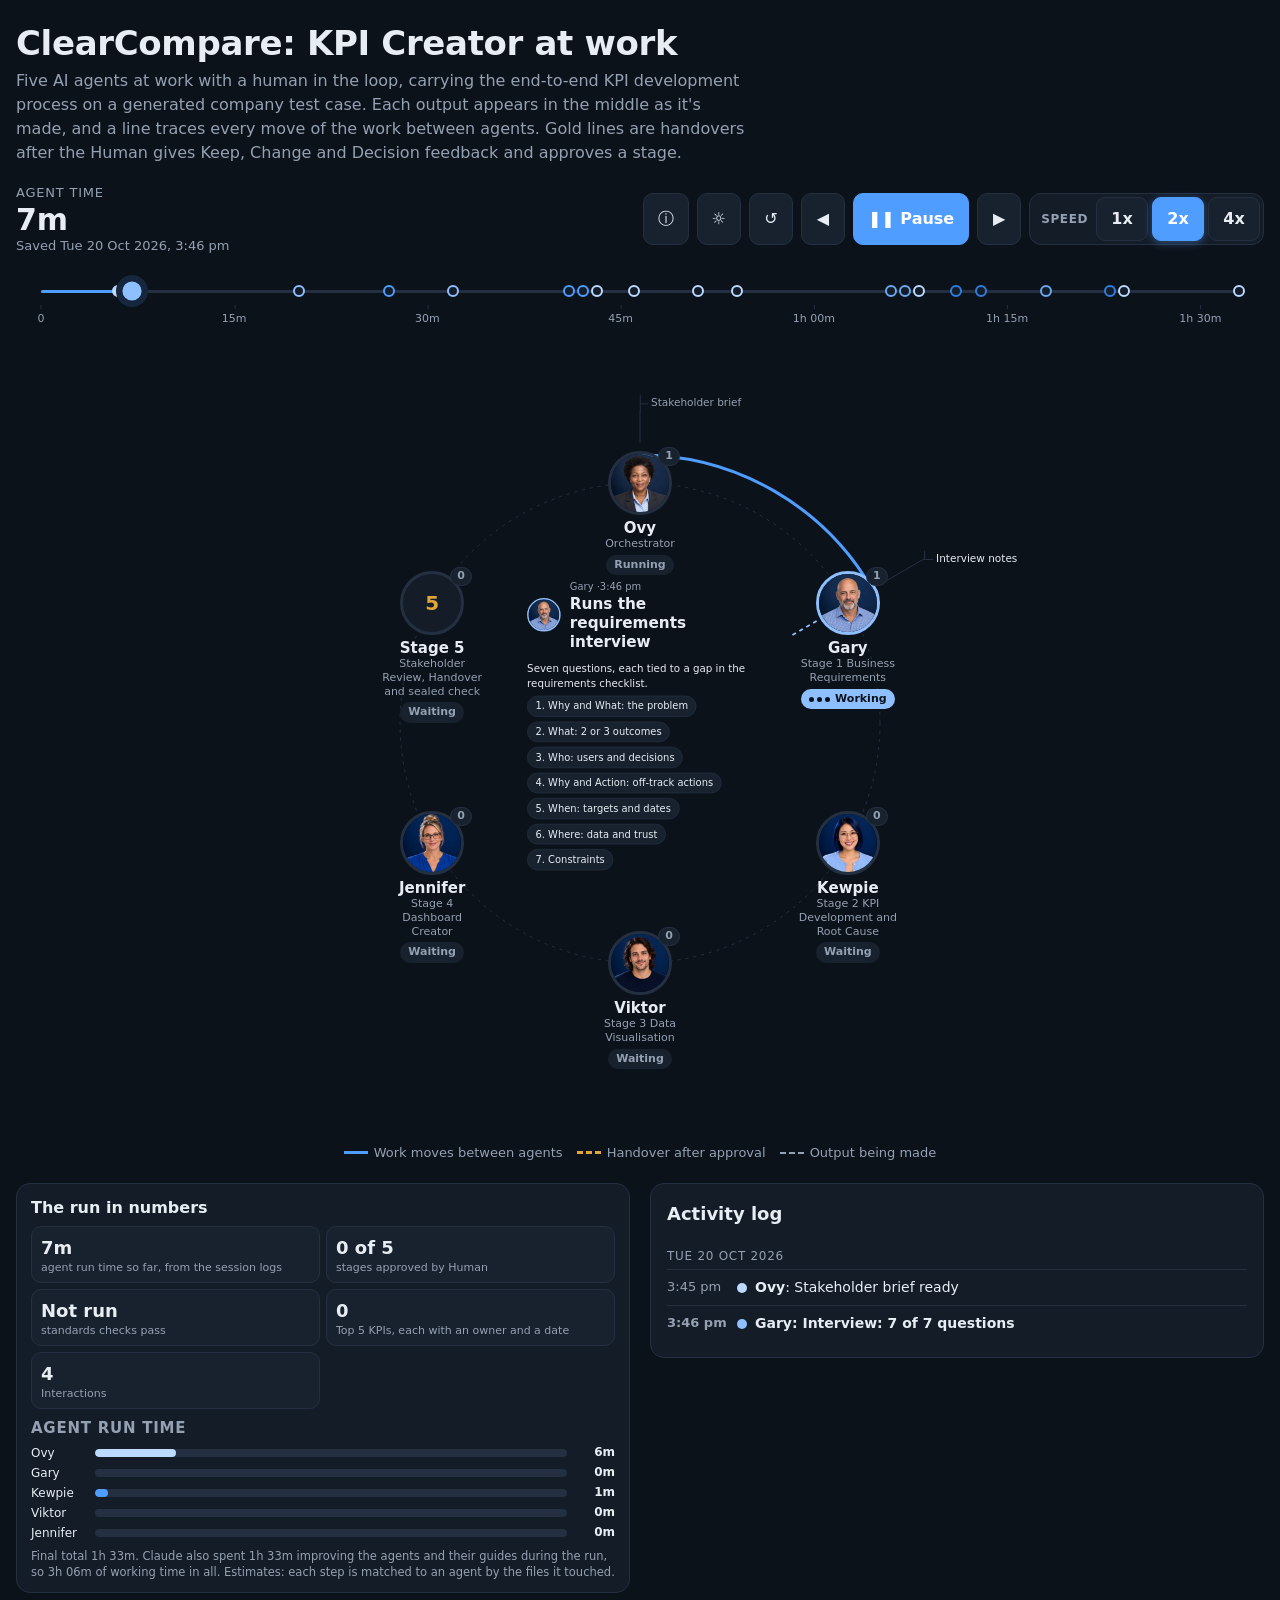
==== commit 3987d9d7: "Rename the Stage 3 agent from Visalli to Viktor Co-Authored-By: Claude Opus 5.5 <noreply@anthropic.c" ====
--- a/simulations/clearcompare.html
+++ b/simulations/clearcompare.html
@@ -10,7 +10,7 @@
 :root{
   --bg:#0c121a;--card:#141c27;--card2:#18222f;--text:#e8edf3;--muted:#94a1b2;--line:#243042;
   --accent:#4f9dff;--accent-soft:#16263d;--good:#3fbf7f;--warn:#e0a63a;--bad:#e5675a;
-  --ovy:#bcd9ff;--gary:#8ec0ff;--kewpie:#4f9dff;--visalli:#6aa8f0;--jennifer:#2f7de0;--adam:#e0a63a;
+  --ovy:#bcd9ff;--gary:#8ec0ff;--kewpie:#4f9dff;--viktor:#6aa8f0;--jennifer:#2f7de0;--adam:#e0a63a;
   --shadow:0 8px 30px rgba(0,0,0,.35);
   color-scheme:dark;
 }
@@ -18,14 +18,14 @@
   :root:not([data-theme="dark"]){
     --bg:#f5f8fc;--card:#ffffff;--card2:#eef3f9;--text:#121a24;--muted:#556273;--line:#dbe3ee;
     --accent:#1f64c8;--accent-soft:#e3edfb;--good:#1f8a55;--warn:#a86f00;--bad:#c0392b;
-    --ovy:#93bdf2;--gary:#6aa3ec;--kewpie:#1f64c8;--visalli:#3b82e6;--jennifer:#0f3f80;--adam:#a86f00;
+    --ovy:#93bdf2;--gary:#6aa3ec;--kewpie:#1f64c8;--viktor:#3b82e6;--jennifer:#0f3f80;--adam:#a86f00;
     --shadow:0 8px 24px rgba(18,26,36,.10);color-scheme:light;
   }
 }
 :root[data-theme="light"]{
   --bg:#f5f8fc;--card:#ffffff;--card2:#eef3f9;--text:#121a24;--muted:#556273;--line:#dbe3ee;
   --accent:#1f64c8;--accent-soft:#e3edfb;--good:#1f8a55;--warn:#a86f00;--bad:#c0392b;
-  --ovy:#93bdf2;--gary:#6aa3ec;--kewpie:#1f64c8;--visalli:#3b82e6;--jennifer:#0f3f80;--adam:#a86f00;
+  --ovy:#93bdf2;--gary:#6aa3ec;--kewpie:#1f64c8;--viktor:#3b82e6;--jennifer:#0f3f80;--adam:#a86f00;
   --shadow:0 8px 24px rgba(18,26,36,.10);color-scheme:light;
 }
 *{box-sizing:border-box}
@@ -433,7 +433,7 @@
   {id:'ovy',name:'Ovy',role:'Orchestrator',img:'[data-uri]'},
   {id:'gary',name:'Gary',role:'Stage 1 Business Requirements',img:'[data-uri]',stage:1},
   {id:'kewpie',name:'Kewpie',role:'Stage 2 KPI Development and Root Cause',img:'[data-uri]',stage:2},
-  {id:'visalli',name:'Visalli',role:'Stage 3 Data Visualisation',img:'[data-uri]',stage:3},
+  {id:'viktor',name:'Viktor',role:'Stage 3 Data Visualisation',img:'[data-uri]',stage:3},
   {id:'jennifer',name:'Jennifer',role:'Stage 4 Dashboard Creator',img:'[data-uri]',stage:4},
   {id:'adam',name:'Stage 5',role:'Stakeholder Review, Handover and sealed check',img:null,stage:5}
 ];
@@ -441,7 +441,7 @@
 const cssv=n=>getComputedStyle(document.documentElement).getPropertyValue('--'+n).trim();
 
 /* ---------- the project's steps (filled in by build_simulation.py) ---------- */
-const DATA={"events": [{"t": "2026-10-20T15:45:00+11:00", "a": "ovy", "title": "Sets up the stakeholder", "log": "Stakeholder brief ready", "o": "Stakeholder brief", "f": "https://adamaziz1979.github.io/kpi-creator/clearcompare/stage-1/00-stakeholder-brief.html", "gate": null, "hand": null, "final": false, "body": "<span class=\"file\">stakeholder-file.md<\/span>\n   <p>Ovy introduces Priya, Chief Commercial Officer at ClearCompare, so Gary has someone to interview in test mode.<\/p>\n   <div class=\"quote\">\"Revenue per lead dropped 9% last quarter. Marketing blames sales, sales blames lead quality, and finance says it's clawbacks.\"<\/div>"}, {"t": "2026-10-20T15:46:00+11:00", "a": "gary", "title": "Runs the requirements interview", "log": "Interview: 7 of 7 questions", "o": "Interview notes", "f": "https://adamaziz1979.github.io/kpi-creator/clearcompare/stage-1/01-interview-notes.html", "gate": null, "hand": null, "final": false, "body": "<span class=\"file\">01 Interview Notes.md<\/span>\n   <p>Seven questions, each tied to a gap in the requirements checklist.<\/p>\n   <div class=\"chips\"><span class=\"chip\" style=\"animation:rise .3s ease 0s both\">1. Why and What: the problem<\/span><span class=\"chip\" style=\"animation:rise .3s ease 0.15s both\">2. What: 2 or 3 outcomes<\/span><span class=\"chip\" style=\"animation:rise .3s ease 0.3s both\">3. Who: users and decisions<\/span><span class=\"chip\" style=\"animation:rise .3s ease 0.44999999999999996s both\">4. Why and Action: off-track actions<\/span><span class=\"chip\" style=\"animation:rise .3s ease 0.6s both\">5. When: targets and dates<\/span><span class=\"chip\" style=\"animation:rise .3s ease 0.75s both\">6. Where: data and trust<\/span><span class=\"chip\" style=\"animation:rise .3s ease 0.8999999999999999s both\">7. Constraints<\/span><\/div>\n   <div class=\"stats more\"><div class=\"stat\"><b>7 of 7<\/b><span>questions used<\/span><\/div><div class=\"stat\"><b>2<\/b><span>audiences: exec team weekly, vertical heads daily<\/span><\/div><div class=\"stat\"><b>5<\/b><span>data sources named<\/span><\/div><\/div>"}, {"t": "2026-10-20T21:02:00+11:00", "a": "gary", "title": "Writes the Business Requirements and Top 5 KPIs", "log": "Business Requirements and Project Plan", "o": "Business Requirements", "f": "https://adamaziz1979.github.io/kpi-creator/clearcompare/stage-1/03-business-requirements.html", "gate": 1, "hand": ["gary", "kewpie", "Business Requirements + spec"], "final": false, "body": "<span class=\"file\">01 Business Requirements.md<\/span><span class=\"file\">01 Project Plan.md<\/span><span class=\"file\">Stage 1 Review.html<\/span><span class=\"file\">spec.json<\/span>\n   <h3 class=\"more\">Problem statement<\/h3>\n   <div class=\"quote more\">Net revenue per lead fell about 9% last quarter, and nobody can say whether the mix of leads, sales conversion or cancelled policies caused it.<\/div>\n   <h3>Top 5 Must Have KPIs<\/h3>\n   <ul class=\"list reveal own\"><li style=\"animation-delay:0s\"><span>Net revenue per lead, after clawbacks<\/span><span>Chief Commercial Officer<\/span><\/li><li style=\"animation-delay:0.12s\"><span>Lead-to-sale conversion by vertical (health back to 11%)<\/span><span>Vertical heads<\/span><\/li><li style=\"animation-delay:0.24s\"><span>Marketing cost for each net sale, by channel<\/span><span>Head of Marketing<\/span><\/li><li style=\"animation-delay:0.36s\"><span>Minutes from lead to first call<\/span><span>Head of Sales Operations<\/span><\/li><li style=\"animation-delay:0.48s\"><span>Health and life sales clawed back within 90 days<\/span><span>Vertical heads<\/span><\/li><\/ul>"}, {"t": "2026-10-20T22:03:00+11:00", "a": "kewpie", "title": "Loads the data to test against", "log": "Sample data: 5 tables, 24 months", "o": "Sample data", "f": "https://adamaziz1979.github.io/kpi-creator/clearcompare/stage-2/07-dataset-description.html", "gate": null, "hand": null, "final": false, "body": "<span class=\"file\">leads.csv<\/span><span class=\"file\">contacts.csv<\/span><span class=\"file\">sales.csv<\/span><span class=\"file\">marketing_spend.csv<\/span><span class=\"file\">complaints.csv<\/span>\n   <p>Synthetic data built from the requirements, Oct-24 to Sep-26, with the known quality problems kept in.<\/p>\n   <div class=\"stats\"><div class=\"stat\"><b data-n=\"58509\">0<\/b><span>leads<\/span><\/div><div class=\"stat\"><b data-n=\"58509\">0<\/b><span>first contacts<\/span><\/div><div class=\"stat\"><b data-n=\"7647\">0<\/b><span>sales<\/span><\/div><div class=\"stat\"><b data-n=\"13115\">0<\/b><span>spend rows<\/span><\/div><div class=\"stat\"><b data-n=\"32\">0<\/b><span>complaints<\/span><\/div><\/div>"}, {"t": "2026-10-20T23:18:00+11:00", "a": "gary", "title": "Adds the meeting script and chat view", "log": "Meeting script (now a Stage 1 output)", "o": "Meeting script", "f": "https://adamaziz1979.github.io/kpi-creator/clearcompare/stage-1/02-meeting-chat.html", "gate": null, "hand": null, "final": false, "body": "<span class=\"file\">01 Meeting Script.md<\/span><span class=\"file\">01 Meeting Script.html<\/span>\n   <p>A 30-minute script for running the real interview, in 10 parts. Process v1.6 makes it a Stage 1 output.<\/p>\n   <div style=\"display:flex;height:28px;border-radius:8px;overflow:hidden;border:1px solid var(--line)\"><div title=\"Open 2 min\" style=\"flex:2;background:var(--ovy);opacity:.85;border-right:1px solid var(--bg);font-size:10px;color:#0c121a;display:flex;align-items:center;justify-content:center;overflow:hidden;white-space:nowrap;animation:rise .3s ease 0s both\"><\/div><div title=\"Problem 4 min\" style=\"flex:4;background:var(--gary);opacity:.85;border-right:1px solid var(--bg);font-size:10px;color:#0c121a;display:flex;align-items:center;justify-content:center;overflow:hidden;white-space:nowrap;animation:rise .3s ease 0.1s both\">Problem<\/div><div title=\"Outcomes 4 min\" style=\"flex:4;background:var(--kewpie);opacity:.85;border-right:1px solid var(--bg);font-size:10px;color:#0c121a;display:flex;align-items:center;justify-content:center;overflow:hidden;white-space:nowrap;animation:rise .3s ease 0.2s both\">Outcomes<\/div><div title=\"Audience 3 min\" style=\"flex:3;background:var(--visalli);opacity:.85;border-right:1px solid var(--bg);font-size:10px;color:#0c121a;display:flex;align-items:center;justify-content:center;overflow:hidden;white-space:nowrap;animation:rise .3s ease 0.30000000000000004s both\">Audience<\/div><div title=\"Know and do 5 min\" style=\"flex:5;background:var(--jennifer);opacity:.85;border-right:1px solid var(--bg);font-size:10px;color:#0c121a;display:flex;align-items:center;justify-content:center;overflow:hidden;white-space:nowrap;animation:rise .3s ease 0.4s both\">Know and do<\/div><div title=\"Targets 2 min\" style=\"flex:2;background:var(--ovy);opacity:.85;border-right:1px solid var(--bg);font-size:10px;color:#0c121a;display:flex;align-items:center;justify-content:center;overflow:hidden;white-space:nowrap;animation:rise .3s ease 0.5s both\"><\/div><div title=\"Data 4 min\" style=\"flex:4;background:var(--gary);opacity:.85;border-right:1px solid var(--bg);font-size:10px;color:#0c121a;display:flex;align-items:center;justify-content:center;overflow:hidden;white-space:nowrap;animation:rise .3s ease 0.6000000000000001s both\">Data<\/div><div title=\"Rules 2 min\" style=\"flex:2;background:var(--kewpie);opacity:.85;border-right:1px solid var(--bg);font-size:10px;color:#0c121a;display:flex;align-items:center;justify-content:center;overflow:hidden;white-space:nowrap;animation:rise .3s ease 0.7000000000000001s both\"><\/div><div title=\"Playback 3 min\" style=\"flex:3;background:var(--visalli);opacity:.85;border-right:1px solid var(--bg);font-size:10px;color:#0c121a;display:flex;align-items:center;justify-content:center;overflow:hidden;white-space:nowrap;animation:rise .3s ease 0.8s both\">Playback<\/div><div title=\" 1 min\" style=\"flex:1;background:var(--jennifer);opacity:.85;border-right:1px solid var(--bg);font-size:10px;color:#0c121a;display:flex;align-items:center;justify-content:center;overflow:hidden;white-space:nowrap;animation:rise .3s ease 0.9s both\"><\/div><\/div>\n   <p class=\"muted\" style=\"font-size:13px;margin-top:6px\">0 to 30 minutes, from opening to close<\/p>"}, {"t": "2026-10-21T00:04:00+11:00", "a": "kewpie", "title": "Runs every calculation on the data", "log": "Baselines, targets and pace needed", "o": "Calculations", "f": "https://adamaziz1979.github.io/kpi-creator/clearcompare/stage-2/08-calculation-script.html", "gate": null, "hand": null, "final": false, "body": "<span class=\"file\">kewpie_calculations.py<\/span><span class=\"file\">kpi_results.json<\/span>\n   <p>Each Top 5 KPI becomes a working calculation with a baseline, target and the pace needed to hit it.<\/p>\n   <ul class=\"list reveal\"><li style=\"animation-delay:0s\"><span>Net revenue per lead<\/span><span>$52.42 → $57.41 by 30-Jun-27<\/span><\/li><li style=\"animation-delay:0.12s\"><span>Health conversion<\/span><span>9.5% → 11% by 30-Jun-27<\/span><\/li><li style=\"animation-delay:0.24s\"><span>Paid search cost per acquisition<\/span><span>$93.04, target $106.70<\/span><\/li><li style=\"animation-delay:0.36s\"><span>Minutes to first call (median)<\/span><span>11 → 10 by 31-Mar-27<\/span><\/li><li style=\"animation-delay:0.48s\"><span>90-day clawback rate<\/span><span>7.86% → 7.84% by 30-Jun-27<\/span><\/li><\/ul>\n   <p class=\"muted more\" style=\"font-size:13px;margin-top:8px\">Data checks: 6.1% of sales can't be matched to a lead · Manila outcomes blank before Mar-25<\/p>"}, {"t": "2026-10-21T00:05:00+11:00", "a": "kewpie", "title": "Explains the 9% fall and raises challenge notes", "log": "KPI Calculation Pack and revenue bridge", "o": "Calculation Pack", "f": "https://adamaziz1979.github.io/kpi-creator/clearcompare/stage-2/09-kpi-calculation-pack.html", "gate": null, "hand": null, "final": false, "body": "<span class=\"file\">02 KPI Calculation Pack.md<\/span><span class=\"file\">Stage 2 Review.html<\/span>\n   <h3>Revenue bridge, last quarter to this quarter<\/h3><svg viewBox=\"0 0 520 210\" width=\"100%\" role=\"img\" aria-label=\"Revenue bridge from $429,119 last quarter to $402,866 this quarter\"><rect x=\"26.285714285714285\" y=\"53.67116923076923\" width=\"56\" height=\"110.32883076923076\" rx=\"3\" fill=\"var(--accent)\" style=\"animation:rise .4s ease 0s both\"/>\n        <text x=\"54.285714285714285\" y=\"48.67116923076923\" text-anchor=\"middle\" class=\"tx\">$429,119<\/text>\n        <text x=\"54.285714285714285\" y=\"180\" text-anchor=\"middle\">Last<\/text>\n        <text x=\"54.285714285714285\" y=\"193\" text-anchor=\"middle\">quarter<\/text><rect x=\"108.57142857142856\" y=\"26.330984615384615\" width=\"56\" height=\"27.340184615384615\" rx=\"3\" fill=\"var(--good)\" style=\"animation:rise .4s ease 0.18s both\"/>\n        <text x=\"136.57142857142856\" y=\"21.330984615384615\" text-anchor=\"middle\" class=\"tx\">+$12,172<\/text>\n        <text x=\"136.57142857142856\" y=\"180\" text-anchor=\"middle\">More<\/text>\n        <text x=\"136.57142857142856\" y=\"193\" text-anchor=\"middle\">leads<\/text><rect x=\"190.85714285714283\" y=\"26.330984615384615\" width=\"56\" height=\"66.61643076923076\" rx=\"3\" fill=\"var(--bad)\" style=\"animation:rise .4s ease 0.36s both\"/>\n        <text x=\"218.85714285714283\" y=\"21.330984615384615\" text-anchor=\"middle\" class=\"tx\">−$29,658<\/text>\n        <text x=\"218.85714285714283\" y=\"180\" text-anchor=\"middle\">Lead<\/text>\n        <text x=\"218.85714285714283\" y=\"193\" text-anchor=\"middle\">mix<\/text><rect x=\"273.1428571428571\" y=\"92.94741538461538\" width=\"56\" height=\"27.371630769230777\" rx=\"3\" fill=\"var(--bad)\" style=\"animation:rise .4s ease 0.54s both\"/>\n        <text x=\"301.1428571428571\" y=\"87.94741538461538\" text-anchor=\"middle\" class=\"tx\">−$12,186<\/text>\n        <text x=\"301.1428571428571\" y=\"180\" text-anchor=\"middle\">Conversion<\/text>\n        <text x=\"301.1428571428571\" y=\"193\" text-anchor=\"middle\"><\/text><rect x=\"355.4285714285714\" y=\"112.63944615384615\" width=\"56\" height=\"7.679600000000008\" rx=\"3\" fill=\"var(--good)\" style=\"animation:rise .4s ease 0.72s both\"/>\n        <text x=\"383.4285714285714\" y=\"107.63944615384615\" text-anchor=\"middle\" class=\"tx\">+$3,419<\/text>\n        <text x=\"383.4285714285714\" y=\"180\" text-anchor=\"middle\">Revenue<\/text>\n        <text x=\"383.4285714285714\" y=\"193\" text-anchor=\"middle\">per sale<\/text><rect x=\"437.71428571428567\" y=\"112.63944615384615\" width=\"56\" height=\"51.36055384615385\" rx=\"3\" fill=\"var(--accent)\" style=\"animation:rise .4s ease 0.8999999999999999s both\"/>\n        <text x=\"465.71428571428567\" y=\"107.63944615384615\" text-anchor=\"middle\" class=\"tx\">$402,866<\/text>\n        <text x=\"465.71428571428567\" y=\"180\" text-anchor=\"middle\">This<\/text>\n        <text x=\"465.71428571428567\" y=\"193\" text-anchor=\"middle\">quarter<\/text>\n   <text x=\"4\" y=\"206\">Axis starts at $380k so the changes are visible<\/text><\/svg>\n   <h3 class=\"more\">Challenge notes (6)<\/h3>\n   <ul class=\"list reveal more\"><li style=\"animation-delay:0s\"><span>Conversion was understated<\/span><span>corrected<\/span><\/li><li style=\"animation-delay:0.12s\"><span>This quarter's clawbacks haven't landed yet<\/span><span>accepted<\/span><\/li><li style=\"animation-delay:0.24s\"><span>The lead-mix target is a big reversal<\/span><span>accepted<\/span><\/li><li style=\"animation-delay:0.36s\"><span>Cost per acquisition looks better than it is<\/span><span>accepted<\/span><\/li><li style=\"animation-delay:0.48s\"><span>Complaint numbers too small for a monthly rate<\/span><span>accepted<\/span><\/li><li style=\"animation-delay:0.6s\"><span>The 9% headline<\/span><span>noted<\/span><\/li><\/ul>"}, {"t": "2026-10-21T07:42:00+11:00", "a": "ovy", "title": "Keeps the requirements in step", "log": "Business Requirements v1.1 with data mapping", "o": "Requirements v1.1", "f": "https://adamaziz1979.github.io/kpi-creator/clearcompare/stage-2/10-business-requirements-with-data-mapping.html", "gate": null, "hand": null, "final": false, "body": "<span class=\"file\">01 Business Requirements with Data Mapping.md<\/span><span class=\"file\">spec.json<\/span>\n   <p>Kewpie's tested data mapping and the accepted challenge notes go back into the Business Requirements, so every stage works from one version.<\/p>\n   <div class=\"stats\"><div class=\"stat\"><b>v1.1<\/b><span>Business Requirements<\/span><\/div><div class=\"stat\"><b>5 of 6<\/b><span>challenge notes settled<\/span><\/div><\/div>"}, {"t": "2026-10-21T07:56:00+11:00", "a": "ovy", "title": "Saves the approved versions", "log": "History: Stage 1 and Stage 2 snapshots", "o": "Stage 1 and 2 snapshots", "f": "https://adamaziz1979.github.io/kpi-creator/clearcompare/", "gate": 2, "hand": ["kewpie", "visalli", "Calculation Pack + results"], "final": false, "body": "<span class=\"file\">History/2026.10.20 - Stage 1 approved/<\/span><span class=\"file\">History/2026.10.21 - Stage 2 approved/<\/span>\n   <p>The approved version of each stage is saved, so any document can be compared across stages.<\/p>"}, {"t": "2026-10-21T08:25:00+11:00", "a": "ovy", "title": "Publishes the Stage 1 and 2 reports", "log": "Stage 1 and 2 Reports page", "o": "Stage 1 and 2 reports", "f": "https://adamaziz1979.github.io/kpi-creator/clearcompare/stage-2/11-stage-2-review.html", "gate": null, "hand": null, "final": false, "body": "<span class=\"file\">Stage 1 and 2 Reports.html<\/span>\n   <p>One page with both stage reviews in tabs, plus the Miro \"outputs in order\" flow updated.<\/p>"}, {"t": "2026-10-21T13:03:00+11:00", "a": "ovy", "title": "Brings Visalli and Jennifer onto the team", "log": "Agent files: Ovy, Visalli, Jennifer", "o": "Agent files", "f": "https://adamaziz1979.github.io/kpi-creator/team.html", "gate": null, "hand": null, "final": false, "body": "<span class=\"file\">.claude/agents/ovy.md<\/span><span class=\"file\">.claude/agents/visalli.md<\/span><span class=\"file\">.claude/agents/jennifer.md<\/span>\n   <p>All five agents now have their own instructions and persona. Visalli reads the Dashboard Patterns and Data Storytelling guides.<\/p>"}, {"t": "2026-10-21T14:47:00+11:00", "a": "visalli", "title": "Settles the KPI tile design", "log": "KPI tile options", "o": "KPI tile options", "f": "", "gate": null, "hand": null, "final": false, "body": "<span class=\"file\">KPI Tile Options.html<\/span>\n   <p>Human's pick: number and sparkline side by side, a dashed target line and a dot on the latest value. Detail lines sit underneath.<\/p>\n   <div style=\"display:flex;gap:14px;align-items:center;flex-wrap:wrap;background:var(--card2);border:1px solid var(--line);border-radius:12px;padding:12px;max-width:440px\">\n   <div><div class=\"muted\" style=\"font-size:12px\">Net revenue per lead<\/div><div style=\"font-size:33px;font-weight:700;line-height:1.1\">$52.42<\/div><\/div>\n   <svg viewBox=\"0 0 220 70\" width=\"220\" height=\"70\" role=\"img\" aria-label=\"Monthly net revenue per lead, Oct-24 to Sep-26, against the $57.41 target\">\n    <line x1=\"6\" x2=\"214\" y1=\"27.61466666666668\" y2=\"27.61466666666668\" stroke=\"var(--muted)\" stroke-dasharray=\"4 3\"/>\n    <path d=\"M6.0 43.4 L15.0 23.9 L24.1 23.6 L33.1 32.4 L42.2 18.7 L51.2 32.6 L60.3 16.1 L69.3 27.5 L78.3 25.1 L87.4 29.5 L96.4 19.2 L105.5 17.6 L114.5 35.6 L123.6 12.2 L132.6 33.7 L141.7 26.0 L150.7 22.3 L159.7 11.5 L168.8 26.2 L177.8 23.2 L186.9 33.3 L195.9 47.1 L205.0 38.6 L214.0 55.1\" fill=\"none\" stroke=\"var(--accent)\" stroke-width=\"2\" class=\"draw\"/>\n    <circle cx=\"214\" cy=\"55.106666666666676\" r=\"4\" fill=\"var(--accent)\"/>\n   <\/svg>\n   <div class=\"muted\" style=\"font-size:12px;flex-basis:100%\">Target $57.41 by 30-Jun-27 · Needs +$0.56 a month<br>Trend −$1.88 a month<\/div><\/div>"}, {"t": "2026-10-21T14:48:00+11:00", "a": "visalli", "title": "Builds 3 dashboard versions and the story", "log": "Standard, Experimental A and B", "o": "3 dashboard versions", "f": "https://adamaziz1979.github.io/kpi-creator/clearcompare/stage-3/13-experimental-a-progress-rings.html", "gate": 3, "hand": ["visalli", "jennifer", "Experimental A"], "final": false, "body": "<span class=\"file\">03 Dashboard (Standard).html<\/span><span class=\"file\">03 Dashboard (Experimental A).html<\/span><span class=\"file\">03 Dashboard (Experimental B).html<\/span>\n   <div class=\"versions more\"><div class=\"ver\"><b>Standard<\/b>Headline, tiles, bridge, why charts, actions<\/div><div class=\"ver pick\"><b>Experimental A ✓<\/b>Progress rings beside the headline<\/div><div class=\"ver\"><b>Experimental B<\/b>Lead mix as a dot swarm<\/div><\/div>\n   <div class=\"quote more\">Net revenue per lead fell 8.7% to $52.42 (provisional), and most of the fall is lead mix, not sales.<\/div>\n   <div class=\"rw\" style=\"display:flex;gap:16px;align-items:center;flex-wrap:wrap\"><svg viewBox=\"0 0 160 160\" width=\"150\" height=\"150\" role=\"img\" aria-label=\"Progress rings, share of target reached\"><circle cx=\"80\" cy=\"80\" r=\"72\" fill=\"none\" stroke=\"var(--line)\" stroke-width=\"8\"/>\n        <circle cx=\"80\" cy=\"80\" r=\"72\" fill=\"none\" stroke=\"var(--accent)\" stroke-width=\"8\" stroke-linecap=\"round\"\n         stroke-dasharray=\"452.3893421169302\" stroke-dashoffset=\"452.3893421169302\" transform=\"rotate(-90 80 80)\" class=\"ring\" data-off=\"40.7150407905237\"/><circle cx=\"80\" cy=\"80\" r=\"60\" fill=\"none\" stroke=\"var(--line)\" stroke-width=\"8\"/>\n        <circle cx=\"80\" cy=\"80\" r=\"60\" fill=\"none\" stroke=\"var(--warn)\" stroke-width=\"8\" stroke-linecap=\"round\"\n         stroke-dasharray=\"376.99111843077515\" stroke-dashoffset=\"376.99111843077515\" transform=\"rotate(-90 80 80)\" class=\"ring\" data-off=\"52.778756580308524\"/><circle cx=\"80\" cy=\"80\" r=\"48\" fill=\"none\" stroke=\"var(--line)\" stroke-width=\"8\"/>\n        <circle cx=\"80\" cy=\"80\" r=\"48\" fill=\"none\" stroke=\"var(--accent)\" stroke-width=\"8\" stroke-linecap=\"round\"\n         stroke-dasharray=\"301.59289474462014\" stroke-dashoffset=\"301.59289474462014\" transform=\"rotate(-90 80 80)\" class=\"ring\" data-off=\"0\"/><circle cx=\"80\" cy=\"80\" r=\"36\" fill=\"none\" stroke=\"var(--line)\" stroke-width=\"8\"/>\n        <circle cx=\"80\" cy=\"80\" r=\"36\" fill=\"none\" stroke=\"var(--accent)\" stroke-width=\"8\" stroke-linecap=\"round\"\n         stroke-dasharray=\"226.1946710584651\" stroke-dashoffset=\"226.1946710584651\" transform=\"rotate(-90 80 80)\" class=\"ring\" data-off=\"20.35752039526185\"/><circle cx=\"80\" cy=\"80\" r=\"24\" fill=\"none\" stroke=\"var(--line)\" stroke-width=\"8\"/>\n        <circle cx=\"80\" cy=\"80\" r=\"24\" fill=\"none\" stroke=\"var(--accent)\" stroke-width=\"8\" stroke-linecap=\"round\"\n         stroke-dasharray=\"150.79644737231007\" stroke-dashoffset=\"150.79644737231007\" transform=\"rotate(-90 80 80)\" class=\"ring\" data-off=\"0\"/><\/svg>\n   <ul class=\"list\" style=\"flex:1;min-width:220px\"><li><span>Net revenue per lead<\/span><span>$52.42 · 91%<\/span><\/li><li><span>Health conversion<\/span><span>9.5% · 86%<\/span><\/li><li><span>Paid search cost per acquisition<\/span><span>$93.04 · 100%<\/span><\/li><li><span>Speed to contact<\/span><span>11 min · 91%<\/span><\/li><li><span>90-day clawback rate<\/span><span>7.9% · 100%<\/span><\/li><\/ul><\/div>"}, {"t": "2026-10-21T14:51:00+11:00", "a": "ovy", "title": "Saves Stage 3 and sets the house style", "log": "History: Stage 3 snapshot", "o": "Stage 3 snapshot", "f": "https://adamaziz1979.github.io/kpi-creator/clearcompare/stage-3/15-stage-3-review.html", "gate": null, "hand": null, "final": false, "body": "<span class=\"file\">History/2026.10.21 - Stage 3 approved/<\/span><span class=\"file\">Stage 3 Review.md<\/span>\n   <ul class=\"list reveal\"><li style=\"animation-delay:0s\"><span>Colour scheme<\/span><span>Monochrome blue, the dashboard default<\/span><\/li><li style=\"animation-delay:0.12s\"><span>KPI tile<\/span><span>Number and sparkline side by side<\/span><\/li><li style=\"animation-delay:0.24s\"><span>Pace and trend<\/span><span>Two lines, not one<\/span><\/li><li style=\"animation-delay:0.36s\"><span>Progress rings<\/span><span>Same order as the tiles<\/span><\/li><\/ul>"}, {"t": "2026-10-21T14:55:00+11:00", "a": "jennifer", "title": "Checks the chosen dashboard and proposes fixes", "log": "Proposed fixes draft", "o": "Proposed fixes", "f": "", "gate": null, "hand": null, "final": false, "body": "<span class=\"file\">04 Dashboard (proposed fixes).html<\/span>\n   <ul class=\"list reveal\"><li style=\"animation-delay:0s\"><span>1. Headline and tiles on the first screen<\/span><span>tiles ended at 930px<\/span><\/li><li style=\"animation-delay:0.12s\"><span>2. Chart points easy to tap<\/span><span>18 controls under 44px<\/span><\/li><li style=\"animation-delay:0.24s\"><span>3. Energy's colour the same on every chart<\/span><span>2 colours in use<\/span><\/li><\/ul>"}, {"t": "2026-10-21T15:22:00+11:00", "a": "jennifer", "title": "Runs the UX and Web Build standards", "log": "Standards and validation: 30 of 31", "o": "Standards check", "f": "https://adamaziz1979.github.io/kpi-creator/clearcompare/stage-4/17-standards-and-validation.html", "gate": null, "hand": null, "final": false, "body": "<span class=\"file\">04 Standards and Validation.md<\/span>\n   <div class=\"stats\"><div class=\"stat\"><b>30 of 31<\/b><span>checks pass<\/span><\/div><div class=\"stat\"><b>0<\/b><span>console errors<\/span><\/div><div class=\"stat\"><b>0<\/b><span>sideways scroll, any size<\/span><\/div><\/div>\n   <div class=\"meter\"><i data-w=\"96.8\"><\/i><\/div>\n   <p class=\"muted\" style=\"font-size:13px\">Open: on a phone the second tile needs one scroll<\/p>"}, {"t": "2026-10-21T16:29:00+11:00", "a": "visalli", "title": "Adds the Top 3 actions rule to her build", "log": "Build script: Top 3 actions", "o": "Top 3 actions rule", "f": "https://adamaziz1979.github.io/kpi-creator/clearcompare/stage-4/16-dashboard.html", "gate": null, "hand": null, "final": false, "body": "<span class=\"file\">visalli_build_dashboard.py<\/span><span class=\"file\">visalli_dashboard_template.html<\/span>\n   <p>New rule: under the headline, the 3 actions stakeholders need to know. Applied to all three versions.<\/p>\n   <div class=\"actions3\">\n    <div class=\"act\"><b>Head of Marketing<\/b>Energy back to 30% of leads by 31-Mar-27<\/div>\n    <div class=\"act\" style=\"animation-delay:.15s\"><b>Head of Health<\/b>Conversion back to 11% by 30-Jun-27<\/div>\n    <div class=\"act\" style=\"animation-delay:.3s\"><b>Head of Sales Operations<\/b>10-minute median wait by 31-Mar-27<\/div>\n   <\/div>"}, {"t": "2026-10-21T16:41:00+11:00", "a": "jennifer", "title": "Finishes the Stage 4 dashboard", "log": "04 Dashboard built", "o": "04 Dashboard", "f": "https://adamaziz1979.github.io/kpi-creator/clearcompare/stage-4/16-dashboard.html", "gate": null, "hand": null, "final": false, "body": "<span class=\"file\">jennifer_finish.py<\/span><span class=\"file\">04 Dashboard.html<\/span>\n   <ul class=\"list reveal\"><li style=\"animation-delay:0s\"><span>Fixes 1, 2 and 3<\/span><span>made and re-checked<\/span><\/li><li style=\"animation-delay:0.12s\"><span>Tiles on a 1280 × 800 screen<\/span><span>end at 799px (was 930px)<\/span><\/li><li style=\"animation-delay:0.24s\"><span>Controls under 44px on a phone<\/span><span>0 (was 18)<\/span><\/li><li style=\"animation-delay:0.36s\"><span>\"Why it matters\" on hover, focus and tap<\/span><span>5 tiles, 11 charts<\/span><\/li><li style=\"animation-delay:0.48s\"><span>Tile numbers count up<\/span><span>land on the Calculation Pack values<\/span><\/li><\/ul>"}, {"t": "2026-10-21T16:42:00+11:00", "a": "ovy", "title": "Saves Stage 4 and hands over", "log": "Stage 4 approved, ready for handover", "o": "Stage 4 snapshot", "f": "https://adamaziz1979.github.io/kpi-creator/clearcompare/stage-4/18-stage-4-review.html", "gate": 4, "hand": ["jennifer", "adam", "04 Dashboard"], "final": true, "body": "<span class=\"file\">History/2026.10.21 - Stage 4 approved/<\/span><span class=\"file\">Stage 4 Review.md<\/span>\n   <p>The finished first draft goes to Ovy's Stakeholder Brief coverage check, then Stage 5.<\/p>"}, {"t": "2026-10-22T06:55:00+11:00", "a": "ovy", "title": "Checks the final output against the Stakeholder Brief", "log": "Coverage check: 15 of 22 addressed", "o": "Coverage check", "f": "https://adamaziz1979.github.io/kpi-creator/clearcompare/stage-5/19-stakeholder-brief-coverage-check.html", "gate": null, "hand": ["ovy", "adam", "Coverage check + next steps"], "final": false, "body": "<span class=\"file\">Stakeholder Brief<\/span><span class=\"file\">04 Dashboard.html<\/span><span class=\"file\">04 Stakeholder Brief Coverage Check.md<\/span>\n   <ul class=\"list reveal\"><li style=\"animation-delay:0s\"><span>Brief items addressed<\/span><span>15 of 22<\/span><\/li><li style=\"animation-delay:0.12s\"><span>Partly addressed<\/span><span>6<\/span><\/li><li style=\"animation-delay:0.24s\"><span>Not addressed<\/span><span>1: no daily view<\/span><\/li><li style=\"animation-delay:0.36s\"><span>Proposed next steps for Stage 5<\/span><span>8, none made yet<\/span><\/li><li style=\"animation-delay:0.48s\"><span>Now a standing step<\/span><span>process v1.12<\/span><\/li><\/ul>\n   <p>Ovy goes back to Priya's own words and checks each one against the final dashboard. The gaps go to Stage 5 as proposed next steps, for Priya and Human to agree.<\/p>"}], "agt": [6, 7, 20, 27, 32, 41, 42, 43, 46, 51, 54, 66, 67, 67, 71, 73, 78, 83, 84, 93], "rtm": [[5, 0, 1, 0, 0], [6, 0, 1, 0, 0], [14, 5, 1, 0, 0], [16, 8, 3, 0, 0], [16, 11, 5, 0, 0], [16, 13, 12, 0, 0], [16, 13, 13, 0, 0], [17, 13, 13, 0, 0], [18, 14, 14, 0, 0], [23, 14, 14, 0, 0], [25, 15, 14, 0, 0], [25, 15, 15, 11, 0], [25, 15, 15, 12, 0], [25, 15, 15, 12, 0], [26, 16, 15, 12, 2], [26, 16, 15, 12, 4], [26, 16, 15, 14, 7], [26, 16, 15, 17, 9], [27, 16, 15, 17, 9], [35, 17, 15, 17, 9]], "ixm": [4, 4, 9, 15, 19, 22, 22, 25, 27, 31, 35, 41, 42, 43, 43, 44, 49, 54, 55, 69], "checks": {"step": 15, "value": 30, "total": 31}, "kpis": {"step": 2, "value": 5}, "handover": {"file": "https://adamaziz1979.github.io/kpi-creator/clearcompare/stage-4/16-dashboard.html", "label": "04 Dashboard to review"}, "stakeholder": "Priya (CCO)"};
+const DATA={"events": [{"t": "2026-10-20T15:45:00+11:00", "a": "ovy", "title": "Sets up the stakeholder", "log": "Stakeholder brief ready", "o": "Stakeholder brief", "f": "https://adamaziz1979.github.io/kpi-creator/clearcompare/stage-1/00-stakeholder-brief.html", "gate": null, "hand": null, "final": false, "body": "<span class=\"file\">stakeholder-file.md<\/span>\n   <p>Ovy introduces Priya, Chief Commercial Officer at ClearCompare, so Gary has someone to interview in test mode.<\/p>\n   <div class=\"quote\">\"Revenue per lead dropped 9% last quarter. Marketing blames sales, sales blames lead quality, and finance says it's clawbacks.\"<\/div>"}, {"t": "2026-10-20T15:46:00+11:00", "a": "gary", "title": "Runs the requirements interview", "log": "Interview: 7 of 7 questions", "o": "Interview notes", "f": "https://adamaziz1979.github.io/kpi-creator/clearcompare/stage-1/01-interview-notes.html", "gate": null, "hand": null, "final": false, "body": "<span class=\"file\">01 Interview Notes.md<\/span>\n   <p>Seven questions, each tied to a gap in the requirements checklist.<\/p>\n   <div class=\"chips\"><span class=\"chip\" style=\"animation:rise .3s ease 0s both\">1. Why and What: the problem<\/span><span class=\"chip\" style=\"animation:rise .3s ease 0.15s both\">2. What: 2 or 3 outcomes<\/span><span class=\"chip\" style=\"animation:rise .3s ease 0.3s both\">3. Who: users and decisions<\/span><span class=\"chip\" style=\"animation:rise .3s ease 0.44999999999999996s both\">4. Why and Action: off-track actions<\/span><span class=\"chip\" style=\"animation:rise .3s ease 0.6s both\">5. When: targets and dates<\/span><span class=\"chip\" style=\"animation:rise .3s ease 0.75s both\">6. Where: data and trust<\/span><span class=\"chip\" style=\"animation:rise .3s ease 0.8999999999999999s both\">7. Constraints<\/span><\/div>\n   <div class=\"stats more\"><div class=\"stat\"><b>7 of 7<\/b><span>questions used<\/span><\/div><div class=\"stat\"><b>2<\/b><span>audiences: exec team weekly, vertical heads daily<\/span><\/div><div class=\"stat\"><b>5<\/b><span>data sources named<\/span><\/div><\/div>"}, {"t": "2026-10-20T21:02:00+11:00", "a": "gary", "title": "Writes the Business Requirements and Top 5 KPIs", "log": "Business Requirements and Project Plan", "o": "Business Requirements", "f": "https://adamaziz1979.github.io/kpi-creator/clearcompare/stage-1/03-business-requirements.html", "gate": 1, "hand": ["gary", "kewpie", "Business Requirements + spec"], "final": false, "body": "<span class=\"file\">01 Business Requirements.md<\/span><span class=\"file\">01 Project Plan.md<\/span><span class=\"file\">Stage 1 Review.html<\/span><span class=\"file\">spec.json<\/span>\n   <h3 class=\"more\">Problem statement<\/h3>\n   <div class=\"quote more\">Net revenue per lead fell about 9% last quarter, and nobody can say whether the mix of leads, sales conversion or cancelled policies caused it.<\/div>\n   <h3>Top 5 Must Have KPIs<\/h3>\n   <ul class=\"list reveal own\"><li style=\"animation-delay:0s\"><span>Net revenue per lead, after clawbacks<\/span><span>Chief Commercial Officer<\/span><\/li><li style=\"animation-delay:0.12s\"><span>Lead-to-sale conversion by vertical (health back to 11%)<\/span><span>Vertical heads<\/span><\/li><li style=\"animation-delay:0.24s\"><span>Marketing cost for each net sale, by channel<\/span><span>Head of Marketing<\/span><\/li><li style=\"animation-delay:0.36s\"><span>Minutes from lead to first call<\/span><span>Head of Sales Operations<\/span><\/li><li style=\"animation-delay:0.48s\"><span>Health and life sales clawed back within 90 days<\/span><span>Vertical heads<\/span><\/li><\/ul>"}, {"t": "2026-10-20T22:03:00+11:00", "a": "kewpie", "title": "Loads the data to test against", "log": "Sample data: 5 tables, 24 months", "o": "Sample data", "f": "https://adamaziz1979.github.io/kpi-creator/clearcompare/stage-2/07-dataset-description.html", "gate": null, "hand": null, "final": false, "body": "<span class=\"file\">leads.csv<\/span><span class=\"file\">contacts.csv<\/span><span class=\"file\">sales.csv<\/span><span class=\"file\">marketing_spend.csv<\/span><span class=\"file\">complaints.csv<\/span>\n   <p>Synthetic data built from the requirements, Oct-24 to Sep-26, with the known quality problems kept in.<\/p>\n   <div class=\"stats\"><div class=\"stat\"><b data-n=\"58509\">0<\/b><span>leads<\/span><\/div><div class=\"stat\"><b data-n=\"58509\">0<\/b><span>first contacts<\/span><\/div><div class=\"stat\"><b data-n=\"7647\">0<\/b><span>sales<\/span><\/div><div class=\"stat\"><b data-n=\"13115\">0<\/b><span>spend rows<\/span><\/div><div class=\"stat\"><b data-n=\"32\">0<\/b><span>complaints<\/span><\/div><\/div>"}, {"t": "2026-10-20T23:18:00+11:00", "a": "gary", "title": "Adds the meeting script and chat view", "log": "Meeting script (now a Stage 1 output)", "o": "Meeting script", "f": "https://adamaziz1979.github.io/kpi-creator/clearcompare/stage-1/02-meeting-chat.html", "gate": null, "hand": null, "final": false, "body": "<span class=\"file\">01 Meeting Script.md<\/span><span class=\"file\">01 Meeting Script.html<\/span>\n   <p>A 30-minute script for running the real interview, in 10 parts. Process v1.6 makes it a Stage 1 output.<\/p>\n   <div style=\"display:flex;height:28px;border-radius:8px;overflow:hidden;border:1px solid var(--line)\"><div title=\"Open 2 min\" style=\"flex:2;background:var(--ovy);opacity:.85;border-right:1px solid var(--bg);font-size:10px;color:#0c121a;display:flex;align-items:center;justify-content:center;overflow:hidden;white-space:nowrap;animation:rise .3s ease 0s both\"><\/div><div title=\"Problem 4 min\" style=\"flex:4;background:var(--gary);opacity:.85;border-right:1px solid var(--bg);font-size:10px;color:#0c121a;display:flex;align-items:center;justify-content:center;overflow:hidden;white-space:nowrap;animation:rise .3s ease 0.1s both\">Problem<\/div><div title=\"Outcomes 4 min\" style=\"flex:4;background:var(--kewpie);opacity:.85;border-right:1px solid var(--bg);font-size:10px;color:#0c121a;display:flex;align-items:center;justify-content:center;overflow:hidden;white-space:nowrap;animation:rise .3s ease 0.2s both\">Outcomes<\/div><div title=\"Audience 3 min\" style=\"flex:3;background:var(--viktor);opacity:.85;border-right:1px solid var(--bg);font-size:10px;color:#0c121a;display:flex;align-items:center;justify-content:center;overflow:hidden;white-space:nowrap;animation:rise .3s ease 0.30000000000000004s both\">Audience<\/div><div title=\"Know and do 5 min\" style=\"flex:5;background:var(--jennifer);opacity:.85;border-right:1px solid var(--bg);font-size:10px;color:#0c121a;display:flex;align-items:center;justify-content:center;overflow:hidden;white-space:nowrap;animation:rise .3s ease 0.4s both\">Know and do<\/div><div title=\"Targets 2 min\" style=\"flex:2;background:var(--ovy);opacity:.85;border-right:1px solid var(--bg);font-size:10px;color:#0c121a;display:flex;align-items:center;justify-content:center;overflow:hidden;white-space:nowrap;animation:rise .3s ease 0.5s both\"><\/div><div title=\"Data 4 min\" style=\"flex:4;background:var(--gary);opacity:.85;border-right:1px solid var(--bg);font-size:10px;color:#0c121a;display:flex;align-items:center;justify-content:center;overflow:hidden;white-space:nowrap;animation:rise .3s ease 0.6000000000000001s both\">Data<\/div><div title=\"Rules 2 min\" style=\"flex:2;background:var(--kewpie);opacity:.85;border-right:1px solid var(--bg);font-size:10px;color:#0c121a;display:flex;align-items:center;justify-content:center;overflow:hidden;white-space:nowrap;animation:rise .3s ease 0.7000000000000001s both\"><\/div><div title=\"Playback 3 min\" style=\"flex:3;background:var(--viktor);opacity:.85;border-right:1px solid var(--bg);font-size:10px;color:#0c121a;display:flex;align-items:center;justify-content:center;overflow:hidden;white-space:nowrap;animation:rise .3s ease 0.8s both\">Playback<\/div><div title=\" 1 min\" style=\"flex:1;background:var(--jennifer);opacity:.85;border-right:1px solid var(--bg);font-size:10px;color:#0c121a;display:flex;align-items:center;justify-content:center;overflow:hidden;white-space:nowrap;animation:rise .3s ease 0.9s both\"><\/div><\/div>\n   <p class=\"muted\" style=\"font-size:13px;margin-top:6px\">0 to 30 minutes, from opening to close<\/p>"}, {"t": "2026-10-21T00:04:00+11:00", "a": "kewpie", "title": "Runs every calculation on the data", "log": "Baselines, targets and pace needed", "o": "Calculations", "f": "https://adamaziz1979.github.io/kpi-creator/clearcompare/stage-2/08-calculation-script.html", "gate": null, "hand": null, "final": false, "body": "<span class=\"file\">kewpie_calculations.py<\/span><span class=\"file\">kpi_results.json<\/span>\n   <p>Each Top 5 KPI becomes a working calculation with a baseline, target and the pace needed to hit it.<\/p>\n   <ul class=\"list reveal\"><li style=\"animation-delay:0s\"><span>Net revenue per lead<\/span><span>$52.42 → $57.41 by 30-Jun-27<\/span><\/li><li style=\"animation-delay:0.12s\"><span>Health conversion<\/span><span>9.5% → 11% by 30-Jun-27<\/span><\/li><li style=\"animation-delay:0.24s\"><span>Paid search cost per acquisition<\/span><span>$93.04, target $106.70<\/span><\/li><li style=\"animation-delay:0.36s\"><span>Minutes to first call (median)<\/span><span>11 → 10 by 31-Mar-27<\/span><\/li><li style=\"animation-delay:0.48s\"><span>90-day clawback rate<\/span><span>7.86% → 7.84% by 30-Jun-27<\/span><\/li><\/ul>\n   <p class=\"muted more\" style=\"font-size:13px;margin-top:8px\">Data checks: 6.1% of sales can't be matched to a lead · Manila outcomes blank before Mar-25<\/p>"}, {"t": "2026-10-21T00:05:00+11:00", "a": "kewpie", "title": "Explains the 9% fall and raises challenge notes", "log": "KPI Calculation Pack and revenue bridge", "o": "Calculation Pack", "f": "https://adamaziz1979.github.io/kpi-creator/clearcompare/stage-2/09-kpi-calculation-pack.html", "gate": null, "hand": null, "final": false, "body": "<span class=\"file\">02 KPI Calculation Pack.md<\/span><span class=\"file\">Stage 2 Review.html<\/span>\n   <h3>Revenue bridge, last quarter to this quarter<\/h3><svg viewBox=\"0 0 520 210\" width=\"100%\" role=\"img\" aria-label=\"Revenue bridge from $429,119 last quarter to $402,866 this quarter\"><rect x=\"26.285714285714285\" y=\"53.67116923076923\" width=\"56\" height=\"110.32883076923076\" rx=\"3\" fill=\"var(--accent)\" style=\"animation:rise .4s ease 0s both\"/>\n        <text x=\"54.285714285714285\" y=\"48.67116923076923\" text-anchor=\"middle\" class=\"tx\">$429,119<\/text>\n        <text x=\"54.285714285714285\" y=\"180\" text-anchor=\"middle\">Last<\/text>\n        <text x=\"54.285714285714285\" y=\"193\" text-anchor=\"middle\">quarter<\/text><rect x=\"108.57142857142856\" y=\"26.330984615384615\" width=\"56\" height=\"27.340184615384615\" rx=\"3\" fill=\"var(--good)\" style=\"animation:rise .4s ease 0.18s both\"/>\n        <text x=\"136.57142857142856\" y=\"21.330984615384615\" text-anchor=\"middle\" class=\"tx\">+$12,172<\/text>\n        <text x=\"136.57142857142856\" y=\"180\" text-anchor=\"middle\">More<\/text>\n        <text x=\"136.57142857142856\" y=\"193\" text-anchor=\"middle\">leads<\/text><rect x=\"190.85714285714283\" y=\"26.330984615384615\" width=\"56\" height=\"66.61643076923076\" rx=\"3\" fill=\"var(--bad)\" style=\"animation:rise .4s ease 0.36s both\"/>\n        <text x=\"218.85714285714283\" y=\"21.330984615384615\" text-anchor=\"middle\" class=\"tx\">−$29,658<\/text>\n        <text x=\"218.85714285714283\" y=\"180\" text-anchor=\"middle\">Lead<\/text>\n        <text x=\"218.85714285714283\" y=\"193\" text-anchor=\"middle\">mix<\/text><rect x=\"273.1428571428571\" y=\"92.94741538461538\" width=\"56\" height=\"27.371630769230777\" rx=\"3\" fill=\"var(--bad)\" style=\"animation:rise .4s ease 0.54s both\"/>\n        <text x=\"301.1428571428571\" y=\"87.94741538461538\" text-anchor=\"middle\" class=\"tx\">−$12,186<\/text>\n        <text x=\"301.1428571428571\" y=\"180\" text-anchor=\"middle\">Conversion<\/text>\n        <text x=\"301.1428571428571\" y=\"193\" text-anchor=\"middle\"><\/text><rect x=\"355.4285714285714\" y=\"112.63944615384615\" width=\"56\" height=\"7.679600000000008\" rx=\"3\" fill=\"var(--good)\" style=\"animation:rise .4s ease 0.72s both\"/>\n        <text x=\"383.4285714285714\" y=\"107.63944615384615\" text-anchor=\"middle\" class=\"tx\">+$3,419<\/text>\n        <text x=\"383.4285714285714\" y=\"180\" text-anchor=\"middle\">Revenue<\/text>\n        <text x=\"383.4285714285714\" y=\"193\" text-anchor=\"middle\">per sale<\/text><rect x=\"437.71428571428567\" y=\"112.63944615384615\" width=\"56\" height=\"51.36055384615385\" rx=\"3\" fill=\"var(--accent)\" style=\"animation:rise .4s ease 0.8999999999999999s both\"/>\n        <text x=\"465.71428571428567\" y=\"107.63944615384615\" text-anchor=\"middle\" class=\"tx\">$402,866<\/text>\n        <text x=\"465.71428571428567\" y=\"180\" text-anchor=\"middle\">This<\/text>\n        <text x=\"465.71428571428567\" y=\"193\" text-anchor=\"middle\">quarter<\/text>\n   <text x=\"4\" y=\"206\">Axis starts at $380k so the changes are visible<\/text><\/svg>\n   <h3 class=\"more\">Challenge notes (6)<\/h3>\n   <ul class=\"list reveal more\"><li style=\"animation-delay:0s\"><span>Conversion was understated<\/span><span>corrected<\/span><\/li><li style=\"animation-delay:0.12s\"><span>This quarter's clawbacks haven't landed yet<\/span><span>accepted<\/span><\/li><li style=\"animation-delay:0.24s\"><span>The lead-mix target is a big reversal<\/span><span>accepted<\/span><\/li><li style=\"animation-delay:0.36s\"><span>Cost per acquisition looks better than it is<\/span><span>accepted<\/span><\/li><li style=\"animation-delay:0.48s\"><span>Complaint numbers too small for a monthly rate<\/span><span>accepted<\/span><\/li><li style=\"animation-delay:0.6s\"><span>The 9% headline<\/span><span>noted<\/span><\/li><\/ul>"}, {"t": "2026-10-21T07:42:00+11:00", "a": "ovy", "title": "Keeps the requirements in step", "log": "Business Requirements v1.1 with data mapping", "o": "Requirements v1.1", "f": "https://adamaziz1979.github.io/kpi-creator/clearcompare/stage-2/10-business-requirements-with-data-mapping.html", "gate": null, "hand": null, "final": false, "body": "<span class=\"file\">01 Business Requirements with Data Mapping.md<\/span><span class=\"file\">spec.json<\/span>\n   <p>Kewpie's tested data mapping and the accepted challenge notes go back into the Business Requirements, so every stage works from one version.<\/p>\n   <div class=\"stats\"><div class=\"stat\"><b>v1.1<\/b><span>Business Requirements<\/span><\/div><div class=\"stat\"><b>5 of 6<\/b><span>challenge notes settled<\/span><\/div><\/div>"}, {"t": "2026-10-21T07:56:00+11:00", "a": "ovy", "title": "Saves the approved versions", "log": "History: Stage 1 and Stage 2 snapshots", "o": "Stage 1 and 2 snapshots", "f": "https://adamaziz1979.github.io/kpi-creator/clearcompare/", "gate": 2, "hand": ["kewpie", "viktor", "Calculation Pack + results"], "final": false, "body": "<span class=\"file\">History/2026.10.20 - Stage 1 approved/<\/span><span class=\"file\">History/2026.10.21 - Stage 2 approved/<\/span>\n   <p>The approved version of each stage is saved, so any document can be compared across stages.<\/p>"}, {"t": "2026-10-21T08:25:00+11:00", "a": "ovy", "title": "Publishes the Stage 1 and 2 reports", "log": "Stage 1 and 2 Reports page", "o": "Stage 1 and 2 reports", "f": "https://adamaziz1979.github.io/kpi-creator/clearcompare/stage-2/11-stage-2-review.html", "gate": null, "hand": null, "final": false, "body": "<span class=\"file\">Stage 1 and 2 Reports.html<\/span>\n   <p>One page with both stage reviews in tabs, plus the Miro \"outputs in order\" flow updated.<\/p>"}, {"t": "2026-10-21T13:03:00+11:00", "a": "ovy", "title": "Brings Viktor and Jennifer onto the team", "log": "Agent files: Ovy, Viktor, Jennifer", "o": "Agent files", "f": "https://adamaziz1979.github.io/kpi-creator/team.html", "gate": null, "hand": null, "final": false, "body": "<span class=\"file\">.claude/agents/ovy.md<\/span><span class=\"file\">.claude/agents/viktor.md<\/span><span class=\"file\">.claude/agents/jennifer.md<\/span>\n   <p>All five agents now have their own instructions and persona. Viktor reads the Dashboard Patterns and Data Storytelling guides.<\/p>"}, {"t": "2026-10-21T14:47:00+11:00", "a": "viktor", "title": "Settles the KPI tile design", "log": "KPI tile options", "o": "KPI tile options", "f": "", "gate": null, "hand": null, "final": false, "body": "<span class=\"file\">KPI Tile Options.html<\/span>\n   <p>Human's pick: number and sparkline side by side, a dashed target line and a dot on the latest value. Detail lines sit underneath.<\/p>\n   <div style=\"display:flex;gap:14px;align-items:center;flex-wrap:wrap;background:var(--card2);border:1px solid var(--line);border-radius:12px;padding:12px;max-width:440px\">\n   <div><div class=\"muted\" style=\"font-size:12px\">Net revenue per lead<\/div><div style=\"font-size:33px;font-weight:700;line-height:1.1\">$52.42<\/div><\/div>\n   <svg viewBox=\"0 0 220 70\" width=\"220\" height=\"70\" role=\"img\" aria-label=\"Monthly net revenue per lead, Oct-24 to Sep-26, against the $57.41 target\">\n    <line x1=\"6\" x2=\"214\" y1=\"27.61466666666668\" y2=\"27.61466666666668\" stroke=\"var(--muted)\" stroke-dasharray=\"4 3\"/>\n    <path d=\"M6.0 43.4 L15.0 23.9 L24.1 23.6 L33.1 32.4 L42.2 18.7 L51.2 32.6 L60.3 16.1 L69.3 27.5 L78.3 25.1 L87.4 29.5 L96.4 19.2 L105.5 17.6 L114.5 35.6 L123.6 12.2 L132.6 33.7 L141.7 26.0 L150.7 22.3 L159.7 11.5 L168.8 26.2 L177.8 23.2 L186.9 33.3 L195.9 47.1 L205.0 38.6 L214.0 55.1\" fill=\"none\" stroke=\"var(--accent)\" stroke-width=\"2\" class=\"draw\"/>\n    <circle cx=\"214\" cy=\"55.106666666666676\" r=\"4\" fill=\"var(--accent)\"/>\n   <\/svg>\n   <div class=\"muted\" style=\"font-size:12px;flex-basis:100%\">Target $57.41 by 30-Jun-27 · Needs +$0.56 a month<br>Trend −$1.88 a month<\/div><\/div>"}, {"t": "2026-10-21T14:48:00+11:00", "a": "viktor", "title": "Builds 3 dashboard versions and the story", "log": "Standard, Experimental A and B", "o": "3 dashboard versions", "f": "https://adamaziz1979.github.io/kpi-creator/clearcompare/stage-3/13-experimental-a-progress-rings.html", "gate": 3, "hand": ["viktor", "jennifer", "Experimental A"], "final": false, "body": "<span class=\"file\">03 Dashboard (Standard).html<\/span><span class=\"file\">03 Dashboard (Experimental A).html<\/span><span class=\"file\">03 Dashboard (Experimental B).html<\/span>\n   <div class=\"versions more\"><div class=\"ver\"><b>Standard<\/b>Headline, tiles, bridge, why charts, actions<\/div><div class=\"ver pick\"><b>Experimental A ✓<\/b>Progress rings beside the headline<\/div><div class=\"ver\"><b>Experimental B<\/b>Lead mix as a dot swarm<\/div><\/div>\n   <div class=\"quote more\">Net revenue per lead fell 8.7% to $52.42 (provisional), and most of the fall is lead mix, not sales.<\/div>\n   <div class=\"rw\" style=\"display:flex;gap:16px;align-items:center;flex-wrap:wrap\"><svg viewBox=\"0 0 160 160\" width=\"150\" height=\"150\" role=\"img\" aria-label=\"Progress rings, share of target reached\"><circle cx=\"80\" cy=\"80\" r=\"72\" fill=\"none\" stroke=\"var(--line)\" stroke-width=\"8\"/>\n        <circle cx=\"80\" cy=\"80\" r=\"72\" fill=\"none\" stroke=\"var(--accent)\" stroke-width=\"8\" stroke-linecap=\"round\"\n         stroke-dasharray=\"452.3893421169302\" stroke-dashoffset=\"452.3893421169302\" transform=\"rotate(-90 80 80)\" class=\"ring\" data-off=\"40.7150407905237\"/><circle cx=\"80\" cy=\"80\" r=\"60\" fill=\"none\" stroke=\"var(--line)\" stroke-width=\"8\"/>\n        <circle cx=\"80\" cy=\"80\" r=\"60\" fill=\"none\" stroke=\"var(--warn)\" stroke-width=\"8\" stroke-linecap=\"round\"\n         stroke-dasharray=\"376.99111843077515\" stroke-dashoffset=\"376.99111843077515\" transform=\"rotate(-90 80 80)\" class=\"ring\" data-off=\"52.778756580308524\"/><circle cx=\"80\" cy=\"80\" r=\"48\" fill=\"none\" stroke=\"var(--line)\" stroke-width=\"8\"/>\n        <circle cx=\"80\" cy=\"80\" r=\"48\" fill=\"none\" stroke=\"var(--accent)\" stroke-width=\"8\" stroke-linecap=\"round\"\n         stroke-dasharray=\"301.59289474462014\" stroke-dashoffset=\"301.59289474462014\" transform=\"rotate(-90 80 80)\" class=\"ring\" data-off=\"0\"/><circle cx=\"80\" cy=\"80\" r=\"36\" fill=\"none\" stroke=\"var(--line)\" stroke-width=\"8\"/>\n        <circle cx=\"80\" cy=\"80\" r=\"36\" fill=\"none\" stroke=\"var(--accent)\" stroke-width=\"8\" stroke-linecap=\"round\"\n         stroke-dasharray=\"226.1946710584651\" stroke-dashoffset=\"226.1946710584651\" transform=\"rotate(-90 80 80)\" class=\"ring\" data-off=\"20.35752039526185\"/><circle cx=\"80\" cy=\"80\" r=\"24\" fill=\"none\" stroke=\"var(--line)\" stroke-width=\"8\"/>\n        <circle cx=\"80\" cy=\"80\" r=\"24\" fill=\"none\" stroke=\"var(--accent)\" stroke-width=\"8\" stroke-linecap=\"round\"\n         stroke-dasharray=\"150.79644737231007\" stroke-dashoffset=\"150.79644737231007\" transform=\"rotate(-90 80 80)\" class=\"ring\" data-off=\"0\"/><\/svg>\n   <ul class=\"list\" style=\"flex:1;min-width:220px\"><li><span>Net revenue per lead<\/span><span>$52.42 · 91%<\/span><\/li><li><span>Health conversion<\/span><span>9.5% · 86%<\/span><\/li><li><span>Paid search cost per acquisition<\/span><span>$93.04 · 100%<\/span><\/li><li><span>Speed to contact<\/span><span>11 min · 91%<\/span><\/li><li><span>90-day clawback rate<\/span><span>7.9% · 100%<\/span><\/li><\/ul><\/div>"}, {"t": "2026-10-21T14:51:00+11:00", "a": "ovy", "title": "Saves Stage 3 and sets the house style", "log": "History: Stage 3 snapshot", "o": "Stage 3 snapshot", "f": "https://adamaziz1979.github.io/kpi-creator/clearcompare/stage-3/15-stage-3-review.html", "gate": null, "hand": null, "final": false, "body": "<span class=\"file\">History/2026.10.21 - Stage 3 approved/<\/span><span class=\"file\">Stage 3 Review.md<\/span>\n   <ul class=\"list reveal\"><li style=\"animation-delay:0s\"><span>Colour scheme<\/span><span>Monochrome blue, the dashboard default<\/span><\/li><li style=\"animation-delay:0.12s\"><span>KPI tile<\/span><span>Number and sparkline side by side<\/span><\/li><li style=\"animation-delay:0.24s\"><span>Pace and trend<\/span><span>Two lines, not one<\/span><\/li><li style=\"animation-delay:0.36s\"><span>Progress rings<\/span><span>Same order as the tiles<\/span><\/li><\/ul>"}, {"t": "2026-10-21T14:55:00+11:00", "a": "jennifer", "title": "Checks the chosen dashboard and proposes fixes", "log": "Proposed fixes draft", "o": "Proposed fixes", "f": "", "gate": null, "hand": null, "final": false, "body": "<span class=\"file\">04 Dashboard (proposed fixes).html<\/span>\n   <ul class=\"list reveal\"><li style=\"animation-delay:0s\"><span>1. Headline and tiles on the first screen<\/span><span>tiles ended at 930px<\/span><\/li><li style=\"animation-delay:0.12s\"><span>2. Chart points easy to tap<\/span><span>18 controls under 44px<\/span><\/li><li style=\"animation-delay:0.24s\"><span>3. Energy's colour the same on every chart<\/span><span>2 colours in use<\/span><\/li><\/ul>"}, {"t": "2026-10-21T15:22:00+11:00", "a": "jennifer", "title": "Runs the UX and Web Build standards", "log": "Standards and validation: 30 of 31", "o": "Standards check", "f": "https://adamaziz1979.github.io/kpi-creator/clearcompare/stage-4/17-standards-and-validation.html", "gate": null, "hand": null, "final": false, "body": "<span class=\"file\">04 Standards and Validation.md<\/span>\n   <div class=\"stats\"><div class=\"stat\"><b>30 of 31<\/b><span>checks pass<\/span><\/div><div class=\"stat\"><b>0<\/b><span>console errors<\/span><\/div><div class=\"stat\"><b>0<\/b><span>sideways scroll, any size<\/span><\/div><\/div>\n   <div class=\"meter\"><i data-w=\"96.8\"><\/i><\/div>\n   <p class=\"muted\" style=\"font-size:13px\">Open: on a phone the second tile needs one scroll<\/p>"}, {"t": "2026-10-21T16:29:00+11:00", "a": "viktor", "title": "Adds the Top 3 actions rule to her build", "log": "Build script: Top 3 actions", "o": "Top 3 actions rule", "f": "https://adamaziz1979.github.io/kpi-creator/clearcompare/stage-4/16-dashboard.html", "gate": null, "hand": null, "final": false, "body": "<span class=\"file\">viktor_build_dashboard.py<\/span><span class=\"file\">viktor_dashboard_template.html<\/span>\n   <p>New rule: under the headline, the 3 actions stakeholders need to know. Applied to all three versions.<\/p>\n   <div class=\"actions3\">\n    <div class=\"act\"><b>Head of Marketing<\/b>Energy back to 30% of leads by 31-Mar-27<\/div>\n    <div class=\"act\" style=\"animation-delay:.15s\"><b>Head of Health<\/b>Conversion back to 11% by 30-Jun-27<\/div>\n    <div class=\"act\" style=\"animation-delay:.3s\"><b>Head of Sales Operations<\/b>10-minute median wait by 31-Mar-27<\/div>\n   <\/div>"}, {"t": "2026-10-21T16:41:00+11:00", "a": "jennifer", "title": "Finishes the Stage 4 dashboard", "log": "04 Dashboard built", "o": "04 Dashboard", "f": "https://adamaziz1979.github.io/kpi-creator/clearcompare/stage-4/16-dashboard.html", "gate": null, "hand": null, "final": false, "body": "<span class=\"file\">jennifer_finish.py<\/span><span class=\"file\">04 Dashboard.html<\/span>\n   <ul class=\"list reveal\"><li style=\"animation-delay:0s\"><span>Fixes 1, 2 and 3<\/span><span>made and re-checked<\/span><\/li><li style=\"animation-delay:0.12s\"><span>Tiles on a 1280 × 800 screen<\/span><span>end at 799px (was 930px)<\/span><\/li><li style=\"animation-delay:0.24s\"><span>Controls under 44px on a phone<\/span><span>0 (was 18)<\/span><\/li><li style=\"animation-delay:0.36s\"><span>\"Why it matters\" on hover, focus and tap<\/span><span>5 tiles, 11 charts<\/span><\/li><li style=\"animation-delay:0.48s\"><span>Tile numbers count up<\/span><span>land on the Calculation Pack values<\/span><\/li><\/ul>"}, {"t": "2026-10-21T16:42:00+11:00", "a": "ovy", "title": "Saves Stage 4 and hands over", "log": "Stage 4 approved, ready for handover", "o": "Stage 4 snapshot", "f": "https://adamaziz1979.github.io/kpi-creator/clearcompare/stage-4/18-stage-4-review.html", "gate": 4, "hand": ["jennifer", "adam", "04 Dashboard"], "final": true, "body": "<span class=\"file\">History/2026.10.21 - Stage 4 approved/<\/span><span class=\"file\">Stage 4 Review.md<\/span>\n   <p>The finished first draft goes to Ovy's Stakeholder Brief coverage check, then Stage 5.<\/p>"}, {"t": "2026-10-22T06:55:00+11:00", "a": "ovy", "title": "Checks the final output against the Stakeholder Brief", "log": "Coverage check: 15 of 22 addressed", "o": "Coverage check", "f": "https://adamaziz1979.github.io/kpi-creator/clearcompare/stage-5/19-stakeholder-brief-coverage-check.html", "gate": null, "hand": ["ovy", "adam", "Coverage check + next steps"], "final": false, "body": "<span class=\"file\">Stakeholder Brief<\/span><span class=\"file\">04 Dashboard.html<\/span><span class=\"file\">04 Stakeholder Brief Coverage Check.md<\/span>\n   <ul class=\"list reveal\"><li style=\"animation-delay:0s\"><span>Brief items addressed<\/span><span>15 of 22<\/span><\/li><li style=\"animation-delay:0.12s\"><span>Partly addressed<\/span><span>6<\/span><\/li><li style=\"animation-delay:0.24s\"><span>Not addressed<\/span><span>1: no daily view<\/span><\/li><li style=\"animation-delay:0.36s\"><span>Proposed next steps for Stage 5<\/span><span>8, none made yet<\/span><\/li><li style=\"animation-delay:0.48s\"><span>Now a standing step<\/span><span>process v1.12<\/span><\/li><\/ul>\n   <p>Ovy goes back to Priya's own words and checks each one against the final dashboard. The gaps go to Stage 5 as proposed next steps, for Priya and Human to agree.<\/p>"}], "agt": [6, 7, 20, 27, 32, 41, 42, 43, 46, 51, 54, 66, 67, 67, 71, 73, 78, 83, 84, 93], "rtm": [[5, 0, 1, 0, 0], [6, 0, 1, 0, 0], [14, 5, 1, 0, 0], [16, 8, 3, 0, 0], [16, 11, 5, 0, 0], [16, 13, 12, 0, 0], [16, 13, 13, 0, 0], [17, 13, 13, 0, 0], [18, 14, 14, 0, 0], [23, 14, 14, 0, 0], [25, 15, 14, 0, 0], [25, 15, 15, 11, 0], [25, 15, 15, 12, 0], [25, 15, 15, 12, 0], [26, 16, 15, 12, 2], [26, 16, 15, 12, 4], [26, 16, 15, 14, 7], [26, 16, 15, 17, 9], [27, 16, 15, 17, 9], [35, 17, 15, 17, 9]], "ixm": [4, 4, 9, 15, 19, 22, 22, 25, 27, 31, 35, 41, 42, 43, 43, 44, 49, 54, 55, 69], "checks": {"step": 15, "value": 30, "total": 31}, "kpis": {"step": 2, "value": 5}, "handover": {"file": "https://adamaziz1979.github.io/kpi-creator/clearcompare/stage-4/16-dashboard.html", "label": "04 Dashboard to review"}, "stakeholder": "Priya (CCO)"};
 const E=DATA.events.map(x=>Object.assign({},x,{body:()=>x.body}));
 E.forEach(e=>{e.d=new Date(e.t);});
 const OUTF=E.map(e=>e.f);
@@ -457,7 +457,7 @@
 /* ---------- build static UI ---------- */
 const $=id=>document.getElementById(id);
 /* circle geometry: Ovy at the top, the stages clockwise */
-const R=30,ANG={},SIDE={ovy:'top',gary:'right',kewpie:'right',visalli:'bottom',jennifer:'left',adam:'left'};
+const R=30,ANG={},SIDE={ovy:'top',gary:'right',kewpie:'right',viktor:'bottom',jennifer:'left',adam:'left'};
 AGENTS.forEach((a,k)=>{ANG[a.id]=-90+k*60;});
 const pt=(id,r=R)=>{const t=ANG[id]*Math.PI/180;return [50+r*Math.cos(t),50+r*Math.sin(t)];};
 $('ring').insertAdjacentHTML('beforeend',AGENTS.map(a=>{const [x,y]=pt(a.id);return `<div class="node" id="ag-${a.id}" style="left:${x}%;top:${y}%;--c:var(--${a.id})">
@@ -602,7 +602,7 @@
 
 }
 /* the run in numbers, as at each step (run time per agent from the session logs) */
-const RTM=DATA.rtm,RTMAX=Math.max(1,...RTM[RTM.length-1]),RTA=['ovy','gary','kewpie','visalli','jennifer'];
+const RTM=DATA.rtm,RTMAX=Math.max(1,...RTM[RTM.length-1]),RTA=['ovy','gary','kewpie','viktor','jennifer'];
 const IXM=DATA.ixm;
 // tokens per agent (optional): a second, striped bar beside each agent's run time, scaled to the largest agent
 const RTK=DATA.rtk||null,RTKMAX=RTK?Math.max(1,...RTK[RTK.length-1]):1;
